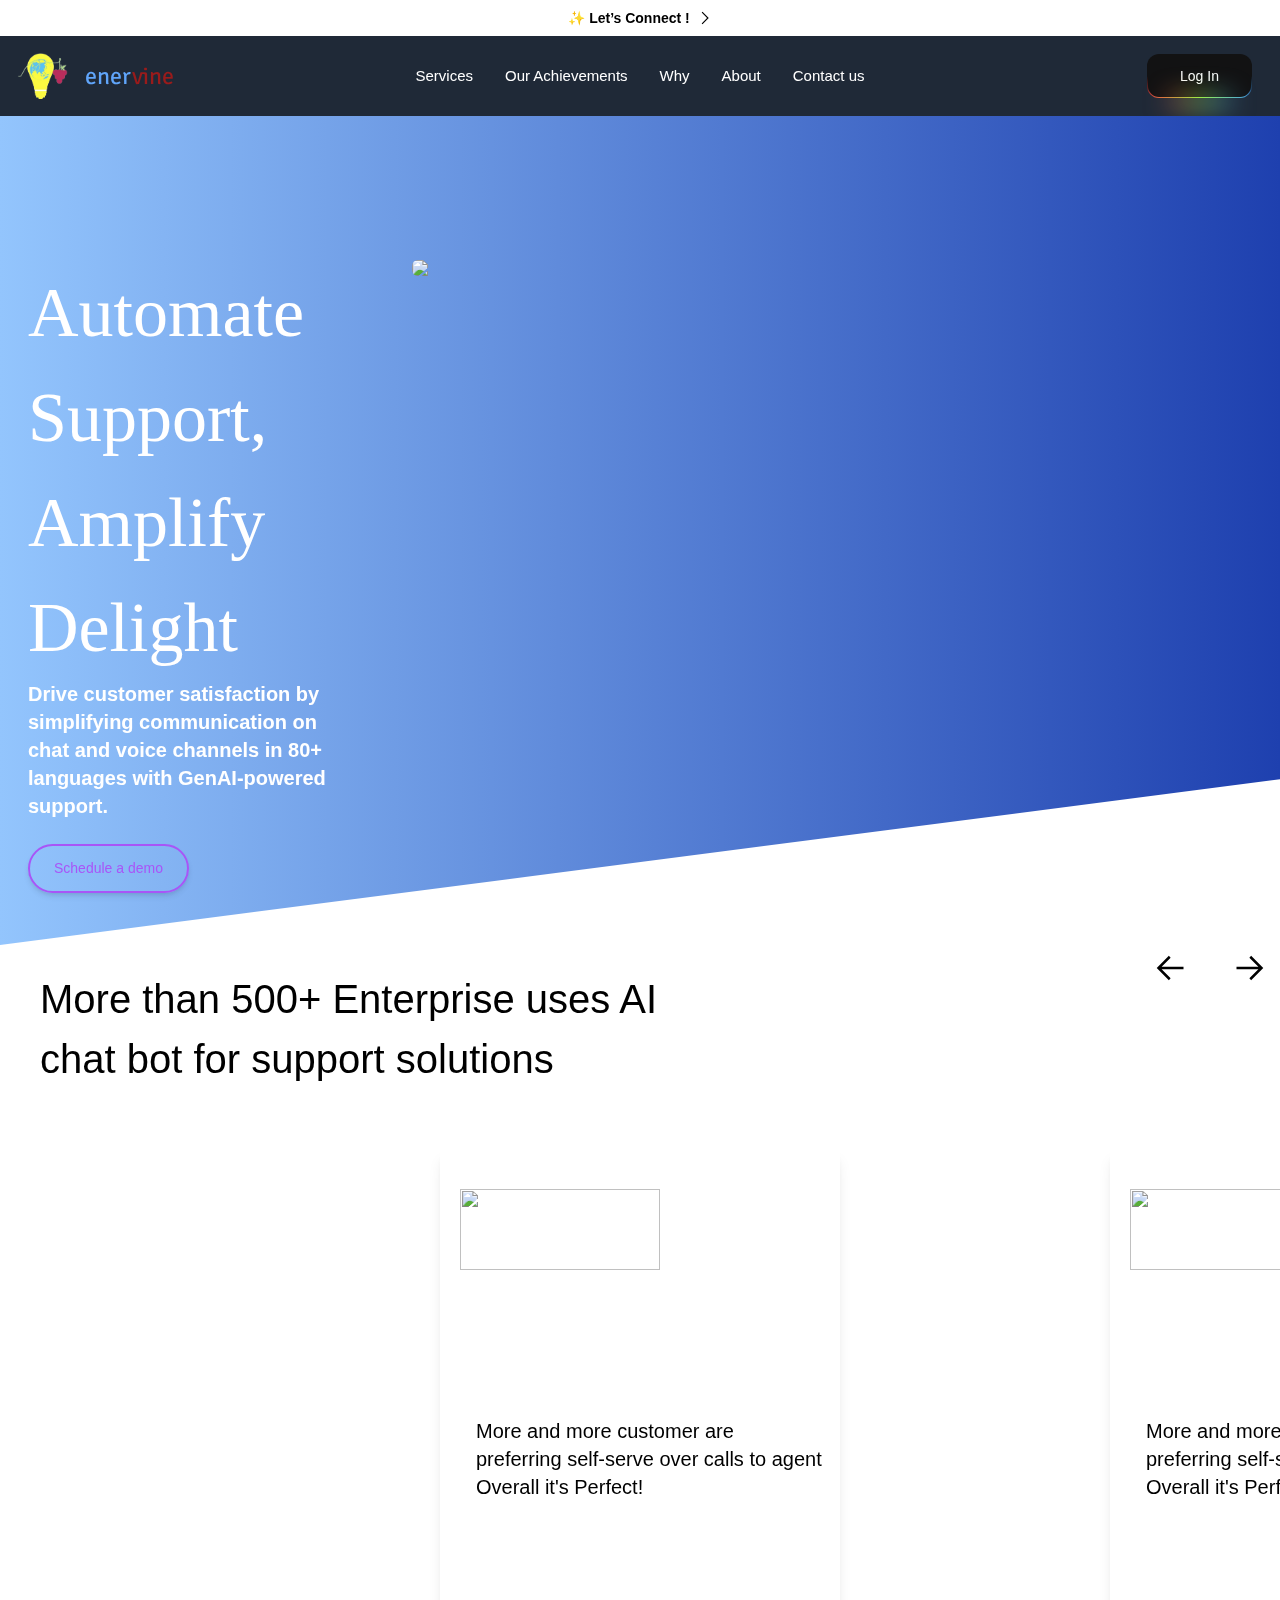
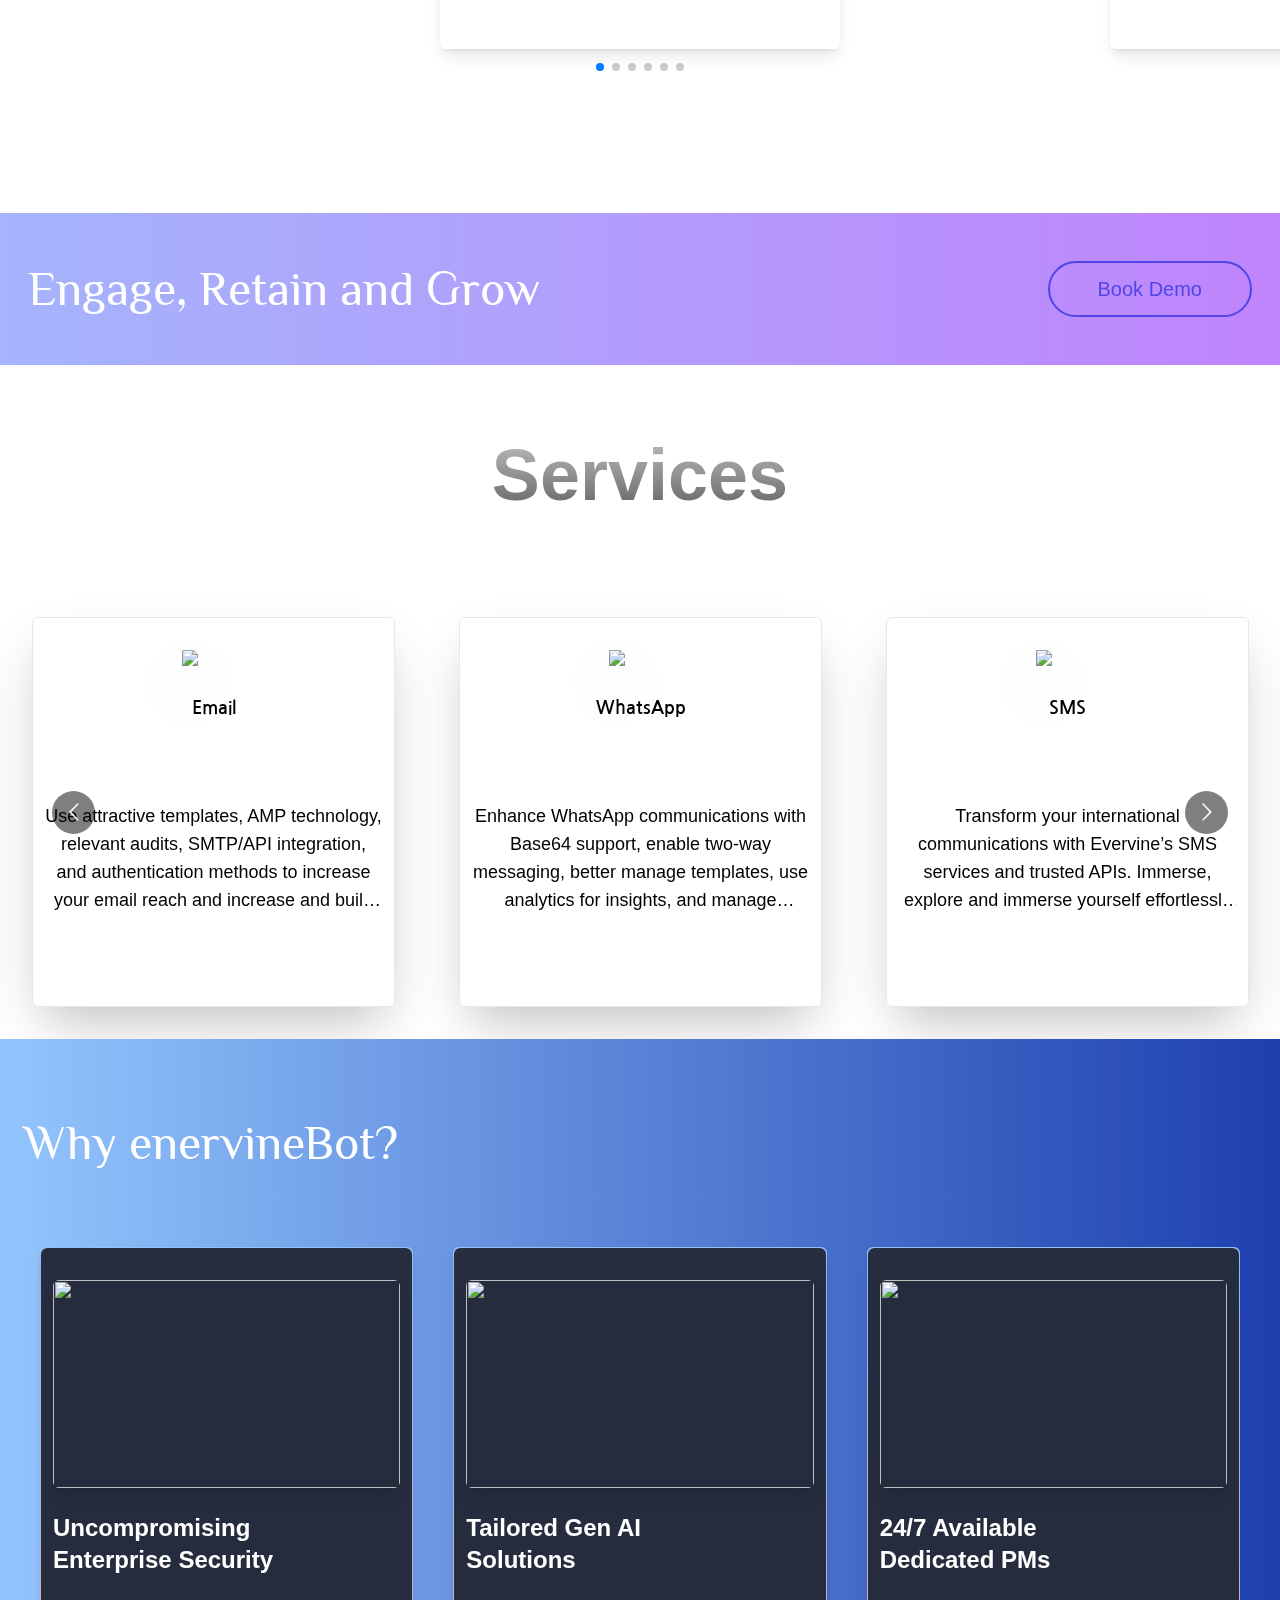
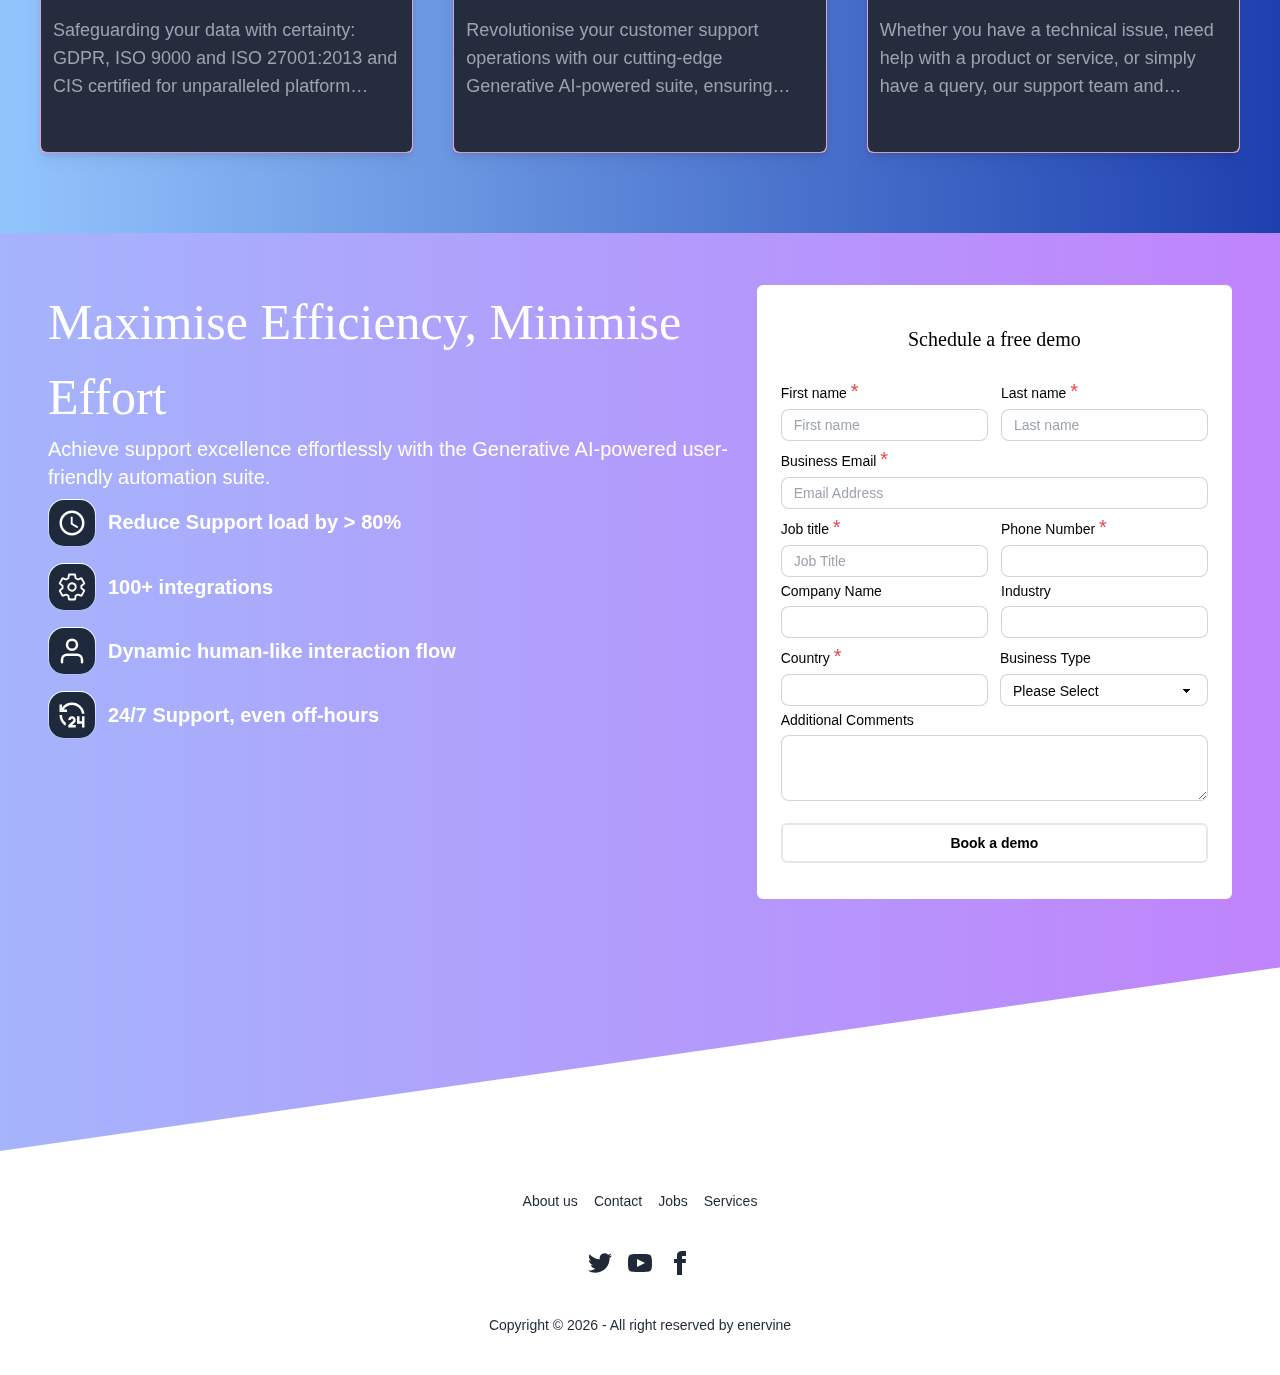
==== index.html @ 34ca34ad "new" ====
<!doctype html>
<html lang="en">
  <head>
    <meta charset="UTF-8" />
    <link rel="icon" type="image/svg+xml" href="/assets/download-C1MgJ9R1.png" />
    <meta name="viewport" content="width=device-width, initial-scale=1.0" />
    <title>enervine</title>
    <link rel="preconnect" href="https://fonts.googleapis.com">
<link rel="preconnect" href="https://fonts.gstatic.com" crossorigin>
<link href="https://fonts.googleapis.com/css2?family=Philosopher:ital,wght@0,400;0,700;1,400;1,700&display=swap" rel="stylesheet">
  <style>
    *{
      scrollbar-width: thin;
      scroll-behavior: smooth;
    }
  </style>
  <script type="module" crossorigin src="/assets/index-B0tS0fGF.js"></script>
  <link rel="stylesheet" crossorigin href="/assets/index-BWsIzAUt.css">
</head>
  <body >
    <div style="scroll-behavior: smooth; background-color: white; scrollbar-width: thin;" id="root"></div>
    
    <script type="text/javascript">
      var configuration = {
        widgetId: "346a7a733135323133363137",
        tokenAuth: "422143TucaQEUSYW664c3b5dP1",
        identifier: "<enter mobile number/email here> (optional)",
        exposeMethods: true,
        captchaRenderId: '', // id(must be unique) of html element where to render captcha, only works if there is exposedMethod is true,.
        success: (data) => {
            // get verified token in response
            console.log('success response', data);
        },
        failure: (error) => {
            // handle error
            console.log('failure reason', error);
        },
        "OTP": "<OTP>"
    };
    </script>
     <script type="text/javascript" onload="initSendOTP(configuration)" src="https://control.msg91.com/app/assets/otp-provider/otp-provider.js"></script>
     <link
    rel="stylesheet"
    href="https://cdnjs.cloudflare.com/ajax/libs/animate.css/4.1.1/animate.min.css"
  />
  </body>
</html>
---- assets/index-BWsIzAUt.css ----
@import"https://fonts.googleapis.com/css2?family=Philosopher:ital,wght@0,400;0,700;1,400;1,700&display=swap";@import"https://fonts.googleapis.com/css2?family=Nanum+Gothic&display=swap";@import"https://fonts.googleapis.com/css2?family=Nanum+Gothic&family=Signika+Negative:wght@300..700&display=swap";.clip-diagonal{clip-path:polygon(0 0,100% 0,100% 80%,0% 100%)}.white-border{border:1px solid transparent;background:padding-box linear-gradient(#1e293b,#1e293b),border-box linear-gradient(#fff,#ffffff1a)}input::-webkit-outer-spin-button,input::-webkit-inner-spin-button{-webkit-appearance:none;margin:0}input[type=number]{-moz-appearance:textfield}.swiper-container{width:100%}.swiper-wrapper{width:50%}.swiper-slide{text-align:center;width:auto}.slide-image{height:200px;width:200px;background-size:contain}.nav{text-align:center;margin:10px}table{border:1px solid black;font-family:Arial,Helvetica,sans-serif;border-collapse:collapse;width:100%;border-radius:10px;border-spacing:0;overflow:hidden}table td,table th{border:1px solid #ddd;padding:8px}table tr:nth-child(2n){background-color:#f2f2f2}table tr:hover{background-color:#ddd}table th{padding-top:12px;padding-bottom:12px;text-align:left;background-color:#2c2281;color:#fff}table-wrapper{border-radius:10px;overflow:hidden}@font-face{font-family:swiper-icons;src:url(data:application/font-woff;charset=utf-8;base64,\ [base64]//wADZ2x5ZgAAAywAAADMAAAD2MHtryVoZWFkAAABbAAAADAAAAA2E2+eoWhoZWEAAAGcAAAAHwAAACQC9gDzaG10eAAAAigAAAAZAAAArgJkABFsb2NhAAAC0AAAAFoAAABaFQAUGG1heHAAAAG8AAAAHwAAACAAcABAbmFtZQAAA/gAAAE5AAACXvFdBwlwb3N0AAAFNAAAAGIAAACE5s74hXjaY2BkYGAAYpf5Hu/j+W2+MnAzMYDAzaX6QjD6/4//Bxj5GA8AuRwMYGkAPywL13jaY2BkYGA88P8Agx4j+/8fQDYfA1AEBWgDAIB2BOoAeNpjYGRgYNBh4GdgYgABEMnIABJzYNADCQAACWgAsQB42mNgYfzCOIGBlYGB0YcxjYGBwR1Kf2WQZGhhYGBiYGVmgAFGBiQQkOaawtDAoMBQxXjg/wEGPcYDDA4wNUA2CCgwsAAAO4EL6gAAeNpj2M0gyAACqxgGNWBkZ2D4/wMA+xkDdgAAAHjaY2BgYGaAYBkGRgYQiAHyGMF8FgYHIM3DwMHABGQrMOgyWDLEM1T9/w8UBfEMgLzE////P/5//f/V/xv+r4eaAAeMbAxwIUYmIMHEgKYAYjUcsDAwsLKxc3BycfPw8jEQA/[base64]/uznmfPFBNODM2K7MTQ45YEAZqGP81AmGGcF3iPqOop0r1SPTaTbVkfUe4HXj97wYE+yNwWYxwWu4v1ugWHgo3S1XdZEVqWM7ET0cfnLGxWfkgR42o2PvWrDMBSFj/IHLaF0zKjRgdiVMwScNRAoWUoH78Y2icB/yIY09An6AH2Bdu/UB+yxopYshQiEvnvu0dURgDt8QeC8PDw7Fpji3fEA4z/PEJ6YOB5hKh4dj3EvXhxPqH/SKUY3rJ7srZ4FZnh1PMAtPhwP6fl2PMJMPDgeQ4rY8YT6Gzao0eAEA409DuggmTnFnOcSCiEiLMgxCiTI6Cq5DZUd3Qmp10vO0LaLTd2cjN4fOumlc7lUYbSQcZFkutRG7g6JKZKy0RmdLY680CDnEJ+UMkpFFe1RN7nxdVpXrC4aTtnaurOnYercZg2YVmLN/d/gczfEimrE/fs/bOuq29Zmn8tloORaXgZgGa78yO9/cnXm2BpaGvq25Dv9S4E9+5SIc9PqupJKhYFSSl47+Qcr1mYNAAAAeNptw0cKwkAAAMDZJA8Q7OUJvkLsPfZ6zFVERPy8qHh2YER+3i/BP83vIBLLySsoKimrqKqpa2hp6+jq6RsYGhmbmJqZSy0sraxtbO3sHRydnEMU4uR6yx7JJXveP7WrDycAAAAAAAH//wACeNpjYGRgYOABYhkgZgJCZgZNBkYGLQZtIJsFLMYAAAw3ALgAeNolizEKgDAQBCchRbC2sFER0YD6qVQiBCv/H9ezGI6Z5XBAw8CBK/m5iQQVauVbXLnOrMZv2oLdKFa8Pjuru2hJzGabmOSLzNMzvutpB3N42mNgZGBg4GKQYzBhYMxJLMlj4GBgAYow/P/PAJJhLM6sSoWKfWCAAwDAjgbRAAB42mNgYGBkAIIbCZo5IPrmUn0hGA0AO8EFTQAA);font-weight:400;font-style:normal}:root{--swiper-theme-color: #007aff}:host{position:relative;display:block;margin-left:auto;margin-right:auto;z-index:1}.swiper{margin-left:auto;margin-right:auto;position:relative;overflow:hidden;list-style:none;padding:0;z-index:1;display:block}.swiper-vertical>.swiper-wrapper{flex-direction:column}.swiper-wrapper{position:relative;width:100%;height:100%;z-index:1;display:flex;transition-property:transform;transition-timing-function:var(--swiper-wrapper-transition-timing-function, initial);box-sizing:content-box}.swiper-android .swiper-slide,.swiper-ios .swiper-slide,.swiper-wrapper{transform:translateZ(0)}.swiper-horizontal{touch-action:pan-y}.swiper-vertical{touch-action:pan-x}.swiper-slide{flex-shrink:0;width:100%;height:100%;position:relative;transition-property:transform;display:block}.swiper-slide-invisible-blank{visibility:hidden}.swiper-autoheight,.swiper-autoheight .swiper-slide{height:auto}.swiper-autoheight .swiper-wrapper{align-items:flex-start;transition-property:transform,height}.swiper-backface-hidden .swiper-slide{transform:translateZ(0);backface-visibility:hidden}.swiper-3d.swiper-css-mode .swiper-wrapper{perspective:1200px}.swiper-3d .swiper-wrapper{transform-style:preserve-3d}.swiper-3d{perspective:1200px}.swiper-3d .swiper-slide,.swiper-3d .swiper-cube-shadow{transform-style:preserve-3d}.swiper-css-mode>.swiper-wrapper{overflow:auto;scrollbar-width:none;-ms-overflow-style:none}.swiper-css-mode>.swiper-wrapper::-webkit-scrollbar{display:none}.swiper-css-mode>.swiper-wrapper>.swiper-slide{scroll-snap-align:start start}.swiper-css-mode.swiper-horizontal>.swiper-wrapper{scroll-snap-type:x mandatory}.swiper-css-mode.swiper-vertical>.swiper-wrapper{scroll-snap-type:y mandatory}.swiper-css-mode.swiper-free-mode>.swiper-wrapper{scroll-snap-type:none}.swiper-css-mode.swiper-free-mode>.swiper-wrapper>.swiper-slide{scroll-snap-align:none}.swiper-css-mode.swiper-centered>.swiper-wrapper:before{content:"";flex-shrink:0;order:9999}.swiper-css-mode.swiper-centered>.swiper-wrapper>.swiper-slide{scroll-snap-align:center center;scroll-snap-stop:always}.swiper-css-mode.swiper-centered.swiper-horizontal>.swiper-wrapper>.swiper-slide:first-child{margin-inline-start:var(--swiper-centered-offset-before)}.swiper-css-mode.swiper-centered.swiper-horizontal>.swiper-wrapper:before{height:100%;min-height:1px;width:var(--swiper-centered-offset-after)}.swiper-css-mode.swiper-centered.swiper-vertical>.swiper-wrapper>.swiper-slide:first-child{margin-block-start:var(--swiper-centered-offset-before)}.swiper-css-mode.swiper-centered.swiper-vertical>.swiper-wrapper:before{width:100%;min-width:1px;height:var(--swiper-centered-offset-after)}.swiper-3d .swiper-slide-shadow,.swiper-3d .swiper-slide-shadow-left,.swiper-3d .swiper-slide-shadow-right,.swiper-3d .swiper-slide-shadow-top,.swiper-3d .swiper-slide-shadow-bottom{position:absolute;left:0;top:0;width:100%;height:100%;pointer-events:none;z-index:10}.swiper-3d .swiper-slide-shadow{background:#00000026}.swiper-3d .swiper-slide-shadow-left{background-image:linear-gradient(to left,#00000080,#0000)}.swiper-3d .swiper-slide-shadow-right{background-image:linear-gradient(to right,#00000080,#0000)}.swiper-3d .swiper-slide-shadow-top{background-image:linear-gradient(to top,#00000080,#0000)}.swiper-3d .swiper-slide-shadow-bottom{background-image:linear-gradient(to bottom,#00000080,#0000)}.swiper-lazy-preloader{width:42px;height:42px;position:absolute;left:50%;top:50%;margin-left:-21px;margin-top:-21px;z-index:10;transform-origin:50%;box-sizing:border-box;border:4px solid var(--swiper-preloader-color, var(--swiper-theme-color));border-radius:50%;border-top-color:transparent}.swiper:not(.swiper-watch-progress) .swiper-lazy-preloader,.swiper-watch-progress .swiper-slide-visible .swiper-lazy-preloader{animation:swiper-preloader-spin 1s infinite linear}.swiper-lazy-preloader-white{--swiper-preloader-color: #fff}.swiper-lazy-preloader-black{--swiper-preloader-color: #000}@keyframes swiper-preloader-spin{0%{transform:rotate(0)}to{transform:rotate(360deg)}}:root{--swiper-navigation-size: 44px}.swiper-button-prev,.swiper-button-next{position:absolute;top:var(--swiper-navigation-top-offset, 50%);width:calc(var(--swiper-navigation-size) / 44 * 27);height:var(--swiper-navigation-size);margin-top:calc(0px - (var(--swiper-navigation-size) / 2));z-index:10;cursor:pointer;display:flex;align-items:center;justify-content:center;color:var(--swiper-navigation-color, var(--swiper-theme-color))}.swiper-button-prev.swiper-button-disabled,.swiper-button-next.swiper-button-disabled{opacity:.35;cursor:auto;pointer-events:none}.swiper-button-prev.swiper-button-hidden,.swiper-button-next.swiper-button-hidden{opacity:0;cursor:auto;pointer-events:none}.swiper-navigation-disabled .swiper-button-prev,.swiper-navigation-disabled .swiper-button-next{display:none!important}.swiper-button-prev svg,.swiper-button-next svg{width:100%;height:100%;-o-object-fit:contain;object-fit:contain;transform-origin:center}.swiper-rtl .swiper-button-prev svg,.swiper-rtl .swiper-button-next svg{transform:rotate(180deg)}.swiper-button-prev,.swiper-rtl .swiper-button-next{left:var(--swiper-navigation-sides-offset, 10px);right:auto}.swiper-button-lock{display:none}.swiper-button-prev:after,.swiper-button-next:after{font-family:swiper-icons;font-size:var(--swiper-navigation-size);text-transform:none!important;letter-spacing:0;font-variant:initial;line-height:1}.swiper-button-prev:after,.swiper-rtl .swiper-button-next:after{content:"prev"}.swiper-button-next,.swiper-rtl .swiper-button-prev{right:var(--swiper-navigation-sides-offset, 10px);left:auto}.swiper-button-next:after,.swiper-rtl .swiper-button-prev:after{content:"next"}.swiper-pagination{position:absolute;text-align:center;transition:.3s opacity;transform:translateZ(0);z-index:10}.swiper-pagination.swiper-pagination-hidden{opacity:0}.swiper-pagination-disabled>.swiper-pagination,.swiper-pagination.swiper-pagination-disabled{display:none!important}.swiper-pagination-fraction,.swiper-pagination-custom,.swiper-horizontal>.swiper-pagination-bullets,.swiper-pagination-bullets.swiper-pagination-horizontal{bottom:var(--swiper-pagination-bottom, 8px);top:var(--swiper-pagination-top, auto);left:0;width:100%}.swiper-pagination-bullets-dynamic{overflow:hidden;font-size:0}.swiper-pagination-bullets-dynamic .swiper-pagination-bullet{transform:scale(.33);position:relative}.swiper-pagination-bullets-dynamic .swiper-pagination-bullet-active,.swiper-pagination-bullets-dynamic .swiper-pagination-bullet-active-main{transform:scale(1)}.swiper-pagination-bullets-dynamic .swiper-pagination-bullet-active-prev{transform:scale(.66)}.swiper-pagination-bullets-dynamic .swiper-pagination-bullet-active-prev-prev{transform:scale(.33)}.swiper-pagination-bullets-dynamic .swiper-pagination-bullet-active-next{transform:scale(.66)}.swiper-pagination-bullets-dynamic .swiper-pagination-bullet-active-next-next{transform:scale(.33)}.swiper-pagination-bullet{width:var(--swiper-pagination-bullet-width, var(--swiper-pagination-bullet-size, 8px));height:var(--swiper-pagination-bullet-height, var(--swiper-pagination-bullet-size, 8px));display:inline-block;border-radius:var(--swiper-pagination-bullet-border-radius, 50%);background:var(--swiper-pagination-bullet-inactive-color, #000);opacity:var(--swiper-pagination-bullet-inactive-opacity, .2)}button.swiper-pagination-bullet{border:none;margin:0;padding:0;box-shadow:none;-webkit-appearance:none;-moz-appearance:none;appearance:none}.swiper-pagination-clickable .swiper-pagination-bullet{cursor:pointer}.swiper-pagination-bullet:only-child{display:none!important}.swiper-pagination-bullet-active{opacity:var(--swiper-pagination-bullet-opacity, 1);background:var(--swiper-pagination-color, var(--swiper-theme-color))}.swiper-vertical>.swiper-pagination-bullets,.swiper-pagination-vertical.swiper-pagination-bullets{right:var(--swiper-pagination-right, 8px);left:var(--swiper-pagination-left, auto);top:50%;transform:translate3d(0,-50%,0)}.swiper-vertical>.swiper-pagination-bullets .swiper-pagination-bullet,.swiper-pagination-vertical.swiper-pagination-bullets .swiper-pagination-bullet{margin:var(--swiper-pagination-bullet-vertical-gap, 6px) 0;display:block}.swiper-vertical>.swiper-pagination-bullets.swiper-pagination-bullets-dynamic,.swiper-pagination-vertical.swiper-pagination-bullets.swiper-pagination-bullets-dynamic{top:50%;transform:translateY(-50%);width:8px}.swiper-vertical>.swiper-pagination-bullets.swiper-pagination-bullets-dynamic .swiper-pagination-bullet,.swiper-pagination-vertical.swiper-pagination-bullets.swiper-pagination-bullets-dynamic .swiper-pagination-bullet{display:inline-block;transition:.2s transform,.2s top}.swiper-horizontal>.swiper-pagination-bullets .swiper-pagination-bullet,.swiper-pagination-horizontal.swiper-pagination-bullets .swiper-pagination-bullet{margin:0 var(--swiper-pagination-bullet-horizontal-gap, 4px)}.swiper-horizontal>.swiper-pagination-bullets.swiper-pagination-bullets-dynamic,.swiper-pagination-horizontal.swiper-pagination-bullets.swiper-pagination-bullets-dynamic{left:50%;transform:translate(-50%);white-space:nowrap}.swiper-horizontal>.swiper-pagination-bullets.swiper-pagination-bullets-dynamic .swiper-pagination-bullet,.swiper-pagination-horizontal.swiper-pagination-bullets.swiper-pagination-bullets-dynamic .swiper-pagination-bullet{transition:.2s transform,.2s left}.swiper-horizontal.swiper-rtl>.swiper-pagination-bullets-dynamic .swiper-pagination-bullet{transition:.2s transform,.2s right}.swiper-pagination-fraction{color:var(--swiper-pagination-fraction-color, inherit)}.swiper-pagination-progressbar{background:var(--swiper-pagination-progressbar-bg-color, rgba(0, 0, 0, .25));position:absolute}.swiper-pagination-progressbar .swiper-pagination-progressbar-fill{background:var(--swiper-pagination-color, var(--swiper-theme-color));position:absolute;left:0;top:0;width:100%;height:100%;transform:scale(0);transform-origin:left top}.swiper-rtl .swiper-pagination-progressbar .swiper-pagination-progressbar-fill{transform-origin:right top}.swiper-horizontal>.swiper-pagination-progressbar,.swiper-pagination-progressbar.swiper-pagination-horizontal,.swiper-vertical>.swiper-pagination-progressbar.swiper-pagination-progressbar-opposite,.swiper-pagination-progressbar.swiper-pagination-vertical.swiper-pagination-progressbar-opposite{width:100%;height:var(--swiper-pagination-progressbar-size, 4px);left:0;top:0}.swiper-vertical>.swiper-pagination-progressbar,.swiper-pagination-progressbar.swiper-pagination-vertical,.swiper-horizontal>.swiper-pagination-progressbar.swiper-pagination-progressbar-opposite,.swiper-pagination-progressbar.swiper-pagination-horizontal.swiper-pagination-progressbar-opposite{width:var(--swiper-pagination-progressbar-size, 4px);height:100%;left:0;top:0}.swiper-pagination-lock{display:none}#app{height:100%}html,body{position:relative;height:100%}body{background:#eee;font-family:Helvetica Neue,Helvetica,Arial,sans-serif;font-size:14px;color:#000;margin:0;padding:0}.swiper{width:100%;height:100%}.swiper-slide{text-align:center;font-size:18px;background:#fff;display:flex;justify-content:center;align-items:center}.swiper-slide img{display:block;width:100%;height:100%;-o-object-fit:cover;object-fit:cover}.swiper-slide{width:60%}.swiper-slide:nth-child(2n){width:40%}.swiper-slide:nth-child(3n){width:20%}@font-face{font-family:revicons;fallback:fallback;src:url(/assets/revicons-DbTteTvA.woff) format("woff"),url(/assets/revicons-CBqxZnew.ttf) format("ttf"),url(/assets/revicons-BNIKeAUC.eot) format("ttf")}.react-multi-carousel-list{display:flex;align-items:center;overflow:hidden;position:relative}.react-multi-carousel-track{list-style:none;padding:0;margin:0;display:flex;flex-direction:row;position:relative;transform-style:preserve-3d;backface-visibility:hidden;will-change:transform,transition}.react-multiple-carousel__arrow{position:absolute;outline:0;transition:all .5s;border-radius:35px;z-index:1000;border:0;background:#00000080;min-width:43px;min-height:43px;opacity:1;cursor:pointer}.react-multiple-carousel__arrow:hover{background:#000c}.react-multiple-carousel__arrow:before{font-size:20px;color:#fff;display:block;font-family:revicons;text-align:center;z-index:2;position:relative}.react-multiple-carousel__arrow:disabled{cursor:default;background:#00000080}.react-multiple-carousel__arrow--left{left:calc(4% + 1px)}.react-multiple-carousel__arrow--left:before{content:""}.react-multiple-carousel__arrow--right{right:calc(4% + 1px)}.react-multiple-carousel__arrow--right:before{content:""}.react-multi-carousel-dot-list{position:absolute;bottom:0;display:flex;left:0;right:0;justify-content:center;padding:0;margin:0;list-style:none;text-align:center}.react-multi-carousel-dot button{display:inline-block;width:12px;height:12px;border-radius:50%;opacity:1;box-shadow:none;transition:background .5s;border-width:2px;border-style:solid;border-color:gray;padding:0;margin:0 6px 0 0;outline:0;cursor:pointer}.react-multi-carousel-dot button:hover:active,.react-multi-carousel-dot--active button{background:#080808}.react-multi-carousel-item{transform-style:preserve-3d;backface-visibility:hidden}@media all and (-ms-high-contrast:none),(-ms-high-contrast:active){.react-multi-carousel-item{flex-shrink:0!important}.react-multi-carousel-track{overflow:visible!important}}[dir=rtl].react-multi-carousel-list{direction:rtl}.rtl.react-multiple-carousel__arrow--right{right:auto;left:calc(4% + 1px)}.rtl.react-multiple-carousel__arrow--right:before{content:""}.rtl.react-multiple-carousel__arrow--left{left:auto;right:calc(4% + 1px)}.rtl.react-multiple-carousel__arrow--left:before{content:""}*,:before,:after{--tw-border-spacing-x: 0;--tw-border-spacing-y: 0;--tw-translate-x: 0;--tw-translate-y: 0;--tw-rotate: 0;--tw-skew-x: 0;--tw-skew-y: 0;--tw-scale-x: 1;--tw-scale-y: 1;--tw-pan-x: ;--tw-pan-y: ;--tw-pinch-zoom: ;--tw-scroll-snap-strictness: proximity;--tw-gradient-from-position: ;--tw-gradient-via-position: ;--tw-gradient-to-position: ;--tw-ordinal: ;--tw-slashed-zero: ;--tw-numeric-figure: ;--tw-numeric-spacing: ;--tw-numeric-fraction: ;--tw-ring-inset: ;--tw-ring-offset-width: 0px;--tw-ring-offset-color: #fff;--tw-ring-color: rgb(59 130 246 / .5);--tw-ring-offset-shadow: 0 0 #0000;--tw-ring-shadow: 0 0 #0000;--tw-shadow: 0 0 #0000;--tw-shadow-colored: 0 0 #0000;--tw-blur: ;--tw-brightness: ;--tw-contrast: ;--tw-grayscale: ;--tw-hue-rotate: ;--tw-invert: ;--tw-saturate: ;--tw-sepia: ;--tw-drop-shadow: ;--tw-backdrop-blur: ;--tw-backdrop-brightness: ;--tw-backdrop-contrast: ;--tw-backdrop-grayscale: ;--tw-backdrop-hue-rotate: ;--tw-backdrop-invert: ;--tw-backdrop-opacity: ;--tw-backdrop-saturate: ;--tw-backdrop-sepia: ;--tw-contain-size: ;--tw-contain-layout: ;--tw-contain-paint: ;--tw-contain-style: }::backdrop{--tw-border-spacing-x: 0;--tw-border-spacing-y: 0;--tw-translate-x: 0;--tw-translate-y: 0;--tw-rotate: 0;--tw-skew-x: 0;--tw-skew-y: 0;--tw-scale-x: 1;--tw-scale-y: 1;--tw-pan-x: ;--tw-pan-y: ;--tw-pinch-zoom: ;--tw-scroll-snap-strictness: proximity;--tw-gradient-from-position: ;--tw-gradient-via-position: ;--tw-gradient-to-position: ;--tw-ordinal: ;--tw-slashed-zero: ;--tw-numeric-figure: ;--tw-numeric-spacing: ;--tw-numeric-fraction: ;--tw-ring-inset: ;--tw-ring-offset-width: 0px;--tw-ring-offset-color: #fff;--tw-ring-color: rgb(59 130 246 / .5);--tw-ring-offset-shadow: 0 0 #0000;--tw-ring-shadow: 0 0 #0000;--tw-shadow: 0 0 #0000;--tw-shadow-colored: 0 0 #0000;--tw-blur: ;--tw-brightness: ;--tw-contrast: ;--tw-grayscale: ;--tw-hue-rotate: ;--tw-invert: ;--tw-saturate: ;--tw-sepia: ;--tw-drop-shadow: ;--tw-backdrop-blur: ;--tw-backdrop-brightness: ;--tw-backdrop-contrast: ;--tw-backdrop-grayscale: ;--tw-backdrop-hue-rotate: ;--tw-backdrop-invert: ;--tw-backdrop-opacity: ;--tw-backdrop-saturate: ;--tw-backdrop-sepia: ;--tw-contain-size: ;--tw-contain-layout: ;--tw-contain-paint: ;--tw-contain-style: }*,:before,:after{box-sizing:border-box;border-width:0;border-style:solid;border-color:#e5e7eb}:before,:after{--tw-content: ""}html,:host{line-height:1.5;-webkit-text-size-adjust:100%;-moz-tab-size:4;-o-tab-size:4;tab-size:4;font-family:ui-sans-serif,system-ui,sans-serif,"Apple Color Emoji","Segoe UI Emoji",Segoe UI Symbol,"Noto Color Emoji";font-feature-settings:normal;font-variation-settings:normal;-webkit-tap-highlight-color:transparent}body{margin:0;line-height:inherit}hr{height:0;color:inherit;border-top-width:1px}abbr:where([title]){-webkit-text-decoration:underline dotted;text-decoration:underline dotted}h1,h2,h3,h4,h5,h6{font-size:inherit;font-weight:inherit}a{color:inherit;text-decoration:inherit}b,strong{font-weight:bolder}code,kbd,samp,pre{font-family:ui-monospace,SFMono-Regular,Menlo,Monaco,Consolas,Liberation Mono,Courier New,monospace;font-feature-settings:normal;font-variation-settings:normal;font-size:1em}small{font-size:80%}sub,sup{font-size:75%;line-height:0;position:relative;vertical-align:baseline}sub{bottom:-.25em}sup{top:-.5em}table{text-indent:0;border-color:inherit;border-collapse:collapse}button,input,optgroup,select,textarea{font-family:inherit;font-feature-settings:inherit;font-variation-settings:inherit;font-size:100%;font-weight:inherit;line-height:inherit;letter-spacing:inherit;color:inherit;margin:0;padding:0}button,select{text-transform:none}button,input:where([type=button]),input:where([type=reset]),input:where([type=submit]){-webkit-appearance:button;background-color:transparent;background-image:none}:-moz-focusring{outline:auto}:-moz-ui-invalid{box-shadow:none}progress{vertical-align:baseline}::-webkit-inner-spin-button,::-webkit-outer-spin-button{height:auto}[type=search]{-webkit-appearance:textfield;outline-offset:-2px}::-webkit-search-decoration{-webkit-appearance:none}::-webkit-file-upload-button{-webkit-appearance:button;font:inherit}summary{display:list-item}blockquote,dl,dd,h1,h2,h3,h4,h5,h6,hr,figure,p,pre{margin:0}fieldset{margin:0;padding:0}legend{padding:0}ol,ul,menu{list-style:none;margin:0;padding:0}dialog{padding:0}textarea{resize:vertical}input::-moz-placeholder,textarea::-moz-placeholder{opacity:1;color:#9ca3af}input::placeholder,textarea::placeholder{opacity:1;color:#9ca3af}button,[role=button]{cursor:pointer}:disabled{cursor:default}img,svg,video,canvas,audio,iframe,embed,object{display:block;vertical-align:middle}img,video{max-width:100%;height:auto}[hidden]{display:none}:root,[data-theme]{background-color:var(--fallback-b1,oklch(var(--b1)/1));color:var(--fallback-bc,oklch(var(--bc)/1))}@supports not (color: oklch(0% 0 0)){:root{color-scheme:light;--fallback-p: #491eff;--fallback-pc: #d4dbff;--fallback-s: #ff41c7;--fallback-sc: #fff9fc;--fallback-a: #00cfbd;--fallback-ac: #00100d;--fallback-n: #2b3440;--fallback-nc: #d7dde4;--fallback-b1: #ffffff;--fallback-b2: #e5e6e6;--fallback-b3: #e5e6e6;--fallback-bc: #1f2937;--fallback-in: #00b3f0;--fallback-inc: #000000;--fallback-su: #00ca92;--fallback-suc: #000000;--fallback-wa: #ffc22d;--fallback-wac: #000000;--fallback-er: #ff6f70;--fallback-erc: #000000}@media (prefers-color-scheme: dark){:root{color-scheme:dark;--fallback-p: #7582ff;--fallback-pc: #050617;--fallback-s: #ff71cf;--fallback-sc: #190211;--fallback-a: #00c7b5;--fallback-ac: #000e0c;--fallback-n: #2a323c;--fallback-nc: #a6adbb;--fallback-b1: #1d232a;--fallback-b2: #191e24;--fallback-b3: #15191e;--fallback-bc: #a6adbb;--fallback-in: #00b3f0;--fallback-inc: #000000;--fallback-su: #00ca92;--fallback-suc: #000000;--fallback-wa: #ffc22d;--fallback-wac: #000000;--fallback-er: #ff6f70;--fallback-erc: #000000}}}html{-webkit-tap-highlight-color:transparent}*{scrollbar-color:color-mix(in oklch,currentColor 35%,transparent) transparent}*:hover{scrollbar-color:color-mix(in oklch,currentColor 60%,transparent) transparent}:root{color-scheme:light;--in: 72.06% .191 231.6;--su: 64.8% .15 160;--wa: 84.71% .199 83.87;--er: 71.76% .221 22.18;--pc: 89.824% .06192 275.75;--ac: 15.352% .0368 183.61;--inc: 0% 0 0;--suc: 0% 0 0;--wac: 0% 0 0;--erc: 0% 0 0;--rounded-box: 1rem;--rounded-btn: .5rem;--rounded-badge: 1.9rem;--animation-btn: .25s;--animation-input: .2s;--btn-focus-scale: .95;--border-btn: 1px;--tab-border: 1px;--tab-radius: .5rem;--p: 49.12% .3096 275.75;--s: 69.71% .329 342.55;--sc: 98.71% .0106 342.55;--a: 76.76% .184 183.61;--n: 32.1785% .02476 255.701624;--nc: 89.4994% .011585 252.096176;--b1: 100% 0 0;--b2: 96.1151% 0 0;--b3: 92.4169% .00108 197.137559;--bc: 27.8078% .029596 256.847952}@media (prefers-color-scheme: dark){:root{color-scheme:dark;--in: 72.06% .191 231.6;--su: 64.8% .15 160;--wa: 84.71% .199 83.87;--er: 71.76% .221 22.18;--pc: 13.138% .0392 275.75;--sc: 14.96% .052 342.55;--ac: 14.902% .0334 183.61;--inc: 0% 0 0;--suc: 0% 0 0;--wac: 0% 0 0;--erc: 0% 0 0;--rounded-box: 1rem;--rounded-btn: .5rem;--rounded-badge: 1.9rem;--animation-btn: .25s;--animation-input: .2s;--btn-focus-scale: .95;--border-btn: 1px;--tab-border: 1px;--tab-radius: .5rem;--p: 65.69% .196 275.75;--s: 74.8% .26 342.55;--a: 74.51% .167 183.61;--n: 31.3815% .021108 254.139175;--nc: 74.6477% .0216 264.435964;--b1: 25.3267% .015896 252.417568;--b2: 23.2607% .013807 253.100675;--b3: 21.1484% .01165 254.087939;--bc: 74.6477% .0216 264.435964}}[data-theme=light]{color-scheme:light;--in: 72.06% .191 231.6;--su: 64.8% .15 160;--wa: 84.71% .199 83.87;--er: 71.76% .221 22.18;--pc: 89.824% .06192 275.75;--ac: 15.352% .0368 183.61;--inc: 0% 0 0;--suc: 0% 0 0;--wac: 0% 0 0;--erc: 0% 0 0;--rounded-box: 1rem;--rounded-btn: .5rem;--rounded-badge: 1.9rem;--animation-btn: .25s;--animation-input: .2s;--btn-focus-scale: .95;--border-btn: 1px;--tab-border: 1px;--tab-radius: .5rem;--p: 49.12% .3096 275.75;--s: 69.71% .329 342.55;--sc: 98.71% .0106 342.55;--a: 76.76% .184 183.61;--n: 32.1785% .02476 255.701624;--nc: 89.4994% .011585 252.096176;--b1: 100% 0 0;--b2: 96.1151% 0 0;--b3: 92.4169% .00108 197.137559;--bc: 27.8078% .029596 256.847952}[data-theme=dark]{color-scheme:dark;--in: 72.06% .191 231.6;--su: 64.8% .15 160;--wa: 84.71% .199 83.87;--er: 71.76% .221 22.18;--pc: 13.138% .0392 275.75;--sc: 14.96% .052 342.55;--ac: 14.902% .0334 183.61;--inc: 0% 0 0;--suc: 0% 0 0;--wac: 0% 0 0;--erc: 0% 0 0;--rounded-box: 1rem;--rounded-btn: .5rem;--rounded-badge: 1.9rem;--animation-btn: .25s;--animation-input: .2s;--btn-focus-scale: .95;--border-btn: 1px;--tab-border: 1px;--tab-radius: .5rem;--p: 65.69% .196 275.75;--s: 74.8% .26 342.55;--a: 74.51% .167 183.61;--n: 31.3815% .021108 254.139175;--nc: 74.6477% .0216 264.435964;--b1: 25.3267% .015896 252.417568;--b2: 23.2607% .013807 253.100675;--b3: 21.1484% .01165 254.087939;--bc: 74.6477% .0216 264.435964}:root{--radius: .5rem ;--color-1: 0 100% 63%;--color-2: 270 100% 63%;--color-3: 210 100% 63%;--color-4: 195 100% 63%;--color-5: 90 100% 63%;--sidebar-background: 0 0% 98%;--sidebar-foreground: 240 5.3% 26.1%;--sidebar-primary: 240 5.9% 10%;--sidebar-primary-foreground: 0 0% 98%;--sidebar-accent: 240 4.8% 95.9%;--sidebar-accent-foreground: 240 5.9% 10%;--sidebar-border: 220 13% 91%;--sidebar-ring: 217.2 91.2% 59.8%}.dark{--color-1: 0 100% 63%;--color-2: 270 100% 63%;--color-3: 210 100% 63%;--color-4: 195 100% 63%;--color-5: 90 100% 63% ;--sidebar-background: 240 5.9% 10%;--sidebar-foreground: 240 4.8% 95.9%;--sidebar-primary: 224.3 76.3% 48%;--sidebar-primary-foreground: 0 0% 100%;--sidebar-accent: 240 3.7% 15.9%;--sidebar-accent-foreground: 240 4.8% 95.9%;--sidebar-border: 240 3.7% 15.9%;--sidebar-ring: 217.2 91.2% 59.8%}.avatar.placeholder>div{display:flex;align-items:center;justify-content:center}@media (hover:hover){.link-hover:hover{text-decoration-line:underline}.label a:hover{--tw-text-opacity: 1;color:var(--fallback-bc,oklch(var(--bc)/var(--tw-text-opacity)))}.menu li>*:not(ul,.menu-title,details,.btn):active,.menu li>*:not(ul,.menu-title,details,.btn).active,.menu li>details>summary:active{--tw-bg-opacity: 1;background-color:var(--fallback-n,oklch(var(--n)/var(--tw-bg-opacity)));--tw-text-opacity: 1;color:var(--fallback-nc,oklch(var(--nc)/var(--tw-text-opacity)))}.table tr.hover:hover,.table tr.hover:nth-child(2n):hover{--tw-bg-opacity: 1;background-color:var(--fallback-b2,oklch(var(--b2)/var(--tw-bg-opacity)))}}.btn{display:inline-flex;height:3rem;min-height:3rem;flex-shrink:0;cursor:pointer;-webkit-user-select:none;-moz-user-select:none;user-select:none;flex-wrap:wrap;align-items:center;justify-content:center;border-radius:var(--rounded-btn, .5rem);border-color:transparent;border-color:oklch(var(--btn-color, var(--b2)) / var(--tw-border-opacity));padding-left:1rem;padding-right:1rem;text-align:center;font-size:.875rem;line-height:1em;gap:.5rem;font-weight:600;text-decoration-line:none;transition-duration:.2s;transition-timing-function:cubic-bezier(0,0,.2,1);border-width:var(--border-btn, 1px);transition-property:color,background-color,border-color,opacity,box-shadow,transform;--tw-text-opacity: 1;color:var(--fallback-bc,oklch(var(--bc)/var(--tw-text-opacity)));--tw-shadow: 0 1px 2px 0 rgb(0 0 0 / .05);--tw-shadow-colored: 0 1px 2px 0 var(--tw-shadow-color);box-shadow:var(--tw-ring-offset-shadow, 0 0 #0000),var(--tw-ring-shadow, 0 0 #0000),var(--tw-shadow);outline-color:var(--fallback-bc,oklch(var(--bc)/1));background-color:oklch(var(--btn-color, var(--b2)) / var(--tw-bg-opacity));--tw-bg-opacity: 1;--tw-border-opacity: 1}.btn-disabled,.btn[disabled],.btn:disabled{pointer-events:none}.btn-circle{height:3rem;width:3rem;border-radius:9999px;padding:0}:where(.btn:is(input[type=checkbox])),:where(.btn:is(input[type=radio])){width:auto;-webkit-appearance:none;-moz-appearance:none;appearance:none}.btn:is(input[type=checkbox]):after,.btn:is(input[type=radio]):after{--tw-content: attr(aria-label);content:var(--tw-content)}.chat{display:grid;grid-template-columns:repeat(2,minmax(0,1fr));-moz-column-gap:.75rem;column-gap:.75rem;padding-top:.25rem;padding-bottom:.25rem}.dropdown{position:relative;display:inline-block}.dropdown>*:not(summary):focus{outline:2px solid transparent;outline-offset:2px}.dropdown .dropdown-content{position:absolute}.dropdown:is(:not(details)) .dropdown-content{visibility:hidden;opacity:0;transform-origin:top;--tw-scale-x: .95;--tw-scale-y: .95;transform:translate(var(--tw-translate-x),var(--tw-translate-y)) rotate(var(--tw-rotate)) skew(var(--tw-skew-x)) skewY(var(--tw-skew-y)) scaleX(var(--tw-scale-x)) scaleY(var(--tw-scale-y));transition-property:color,background-color,border-color,text-decoration-color,fill,stroke,opacity,box-shadow,transform,filter,-webkit-backdrop-filter;transition-property:color,background-color,border-color,text-decoration-color,fill,stroke,opacity,box-shadow,transform,filter,backdrop-filter;transition-property:color,background-color,border-color,text-decoration-color,fill,stroke,opacity,box-shadow,transform,filter,backdrop-filter,-webkit-backdrop-filter;transition-timing-function:cubic-bezier(.4,0,.2,1);transition-timing-function:cubic-bezier(0,0,.2,1);transition-duration:.2s}.dropdown-end .dropdown-content{inset-inline-end:0px}.dropdown-left .dropdown-content{bottom:auto;inset-inline-end:100%;top:0;transform-origin:right}.dropdown-right .dropdown-content{bottom:auto;inset-inline-start:100%;top:0;transform-origin:left}.dropdown-bottom .dropdown-content{bottom:auto;top:100%;transform-origin:top}.dropdown-top .dropdown-content{bottom:100%;top:auto;transform-origin:bottom}.dropdown-end.dropdown-right .dropdown-content,.dropdown-end.dropdown-left .dropdown-content{bottom:0;top:auto}.dropdown.dropdown-open .dropdown-content,.dropdown:not(.dropdown-hover):focus .dropdown-content,.dropdown:focus-within .dropdown-content{visibility:visible;opacity:1}@media (hover: hover){.dropdown.dropdown-hover:hover .dropdown-content{visibility:visible;opacity:1}.btm-nav>*.disabled:hover,.btm-nav>*[disabled]:hover{pointer-events:none;--tw-border-opacity: 0;background-color:var(--fallback-n,oklch(var(--n)/var(--tw-bg-opacity)));--tw-bg-opacity: .1;color:var(--fallback-bc,oklch(var(--bc)/var(--tw-text-opacity)));--tw-text-opacity: .2}.btn:hover{--tw-border-opacity: 1;border-color:var(--fallback-b3,oklch(var(--b3)/var(--tw-border-opacity)));--tw-bg-opacity: 1;background-color:var(--fallback-b3,oklch(var(--b3)/var(--tw-bg-opacity)))}@supports (color: color-mix(in oklab,black,black)){.btn:hover{background-color:color-mix(in oklab,oklch(var(--btn-color, var(--b2)) / var(--tw-bg-opacity, 1)) 90%,black);border-color:color-mix(in oklab,oklch(var(--btn-color, var(--b2)) / var(--tw-border-opacity, 1)) 90%,black)}}@supports not (color: oklch(0% 0 0)){.btn:hover{background-color:var(--btn-color, var(--fallback-b2));border-color:var(--btn-color, var(--fallback-b2))}}.btn.glass:hover{--glass-opacity: 25%;--glass-border-opacity: 15%}.btn-ghost:hover{border-color:transparent}@supports (color: oklch(0% 0 0)){.btn-ghost:hover{background-color:var(--fallback-bc,oklch(var(--bc)/.2))}}.btn-outline:hover{--tw-border-opacity: 1;border-color:var(--fallback-bc,oklch(var(--bc)/var(--tw-border-opacity)));--tw-bg-opacity: 1;background-color:var(--fallback-bc,oklch(var(--bc)/var(--tw-bg-opacity)));--tw-text-opacity: 1;color:var(--fallback-b1,oklch(var(--b1)/var(--tw-text-opacity)))}.btn-outline.btn-primary:hover{--tw-text-opacity: 1;color:var(--fallback-pc,oklch(var(--pc)/var(--tw-text-opacity)))}@supports (color: color-mix(in oklab,black,black)){.btn-outline.btn-primary:hover{background-color:color-mix(in oklab,var(--fallback-p,oklch(var(--p)/1)) 90%,black);border-color:color-mix(in oklab,var(--fallback-p,oklch(var(--p)/1)) 90%,black)}}.btn-outline.btn-secondary:hover{--tw-text-opacity: 1;color:var(--fallback-sc,oklch(var(--sc)/var(--tw-text-opacity)))}@supports (color: color-mix(in oklab,black,black)){.btn-outline.btn-secondary:hover{background-color:color-mix(in oklab,var(--fallback-s,oklch(var(--s)/1)) 90%,black);border-color:color-mix(in oklab,var(--fallback-s,oklch(var(--s)/1)) 90%,black)}}.btn-outline.btn-accent:hover{--tw-text-opacity: 1;color:var(--fallback-ac,oklch(var(--ac)/var(--tw-text-opacity)))}@supports (color: color-mix(in oklab,black,black)){.btn-outline.btn-accent:hover{background-color:color-mix(in oklab,var(--fallback-a,oklch(var(--a)/1)) 90%,black);border-color:color-mix(in oklab,var(--fallback-a,oklch(var(--a)/1)) 90%,black)}}.btn-outline.btn-success:hover{--tw-text-opacity: 1;color:var(--fallback-suc,oklch(var(--suc)/var(--tw-text-opacity)))}@supports (color: color-mix(in oklab,black,black)){.btn-outline.btn-success:hover{background-color:color-mix(in oklab,var(--fallback-su,oklch(var(--su)/1)) 90%,black);border-color:color-mix(in oklab,var(--fallback-su,oklch(var(--su)/1)) 90%,black)}}.btn-outline.btn-info:hover{--tw-text-opacity: 1;color:var(--fallback-inc,oklch(var(--inc)/var(--tw-text-opacity)))}@supports (color: color-mix(in oklab,black,black)){.btn-outline.btn-info:hover{background-color:color-mix(in oklab,var(--fallback-in,oklch(var(--in)/1)) 90%,black);border-color:color-mix(in oklab,var(--fallback-in,oklch(var(--in)/1)) 90%,black)}}.btn-outline.btn-warning:hover{--tw-text-opacity: 1;color:var(--fallback-wac,oklch(var(--wac)/var(--tw-text-opacity)))}@supports (color: color-mix(in oklab,black,black)){.btn-outline.btn-warning:hover{background-color:color-mix(in oklab,var(--fallback-wa,oklch(var(--wa)/1)) 90%,black);border-color:color-mix(in oklab,var(--fallback-wa,oklch(var(--wa)/1)) 90%,black)}}.btn-outline.btn-error:hover{--tw-text-opacity: 1;color:var(--fallback-erc,oklch(var(--erc)/var(--tw-text-opacity)))}@supports (color: color-mix(in oklab,black,black)){.btn-outline.btn-error:hover{background-color:color-mix(in oklab,var(--fallback-er,oklch(var(--er)/1)) 90%,black);border-color:color-mix(in oklab,var(--fallback-er,oklch(var(--er)/1)) 90%,black)}}.btn-disabled:hover,.btn[disabled]:hover,.btn:disabled:hover{--tw-border-opacity: 0;background-color:var(--fallback-n,oklch(var(--n)/var(--tw-bg-opacity)));--tw-bg-opacity: .2;color:var(--fallback-bc,oklch(var(--bc)/var(--tw-text-opacity)));--tw-text-opacity: .2}@supports (color: color-mix(in oklab,black,black)){.btn:is(input[type=checkbox]:checked):hover,.btn:is(input[type=radio]:checked):hover{background-color:color-mix(in oklab,var(--fallback-p,oklch(var(--p)/1)) 90%,black);border-color:color-mix(in oklab,var(--fallback-p,oklch(var(--p)/1)) 90%,black)}}.dropdown.dropdown-hover:hover .dropdown-content{--tw-scale-x: 1;--tw-scale-y: 1;transform:translate(var(--tw-translate-x),var(--tw-translate-y)) rotate(var(--tw-rotate)) skew(var(--tw-skew-x)) skewY(var(--tw-skew-y)) scaleX(var(--tw-scale-x)) scaleY(var(--tw-scale-y))}:where(.menu li:not(.menu-title,.disabled)>*:not(ul,details,.menu-title)):not(.active,.btn):hover,:where(.menu li:not(.menu-title,.disabled)>details>summary:not(.menu-title)):not(.active,.btn):hover{cursor:pointer;outline:2px solid transparent;outline-offset:2px}@supports (color: oklch(0% 0 0)){:where(.menu li:not(.menu-title,.disabled)>*:not(ul,details,.menu-title)):not(.active,.btn):hover,:where(.menu li:not(.menu-title,.disabled)>details>summary:not(.menu-title)):not(.active,.btn):hover{background-color:var(--fallback-bc,oklch(var(--bc)/.1))}}}.dropdown:is(details) summary::-webkit-details-marker{display:none}.footer{display:grid;width:100%;grid-auto-flow:row;place-items:start;-moz-column-gap:1rem;column-gap:1rem;row-gap:2.5rem;font-size:.875rem;line-height:1.25rem}.footer>*{display:grid;place-items:start;gap:.5rem}.footer-center{place-items:center;text-align:center}.footer-center>*{place-items:center}@media (min-width: 48rem){.footer{grid-auto-flow:column}.footer-center{grid-auto-flow:row dense}}.form-control{display:flex;flex-direction:column}.label{display:flex;-webkit-user-select:none;-moz-user-select:none;user-select:none;align-items:center;justify-content:space-between;padding:.5rem .25rem}.input{flex-shrink:1;-webkit-appearance:none;-moz-appearance:none;appearance:none;height:3rem;padding-left:1rem;padding-right:1rem;font-size:1rem;line-height:2;line-height:1.5rem;border-radius:var(--rounded-btn, .5rem);border-width:1px;border-color:transparent;--tw-bg-opacity: 1;background-color:var(--fallback-b1,oklch(var(--b1)/var(--tw-bg-opacity)))}.input[type=number]::-webkit-inner-spin-button,.input-md[type=number]::-webkit-inner-spin-button{margin-top:-1rem;margin-bottom:-1rem;margin-inline-end:-1rem}.input-sm[type=number]::-webkit-inner-spin-button{margin-top:0;margin-bottom:0;margin-inline-end:-0px}.join{display:inline-flex;align-items:stretch;border-radius:var(--rounded-btn, .5rem)}.join :where(.join-item){border-start-end-radius:0;border-end-end-radius:0;border-end-start-radius:0;border-start-start-radius:0}.join .join-item:not(:first-child):not(:last-child),.join *:not(:first-child):not(:last-child) .join-item{border-start-end-radius:0;border-end-end-radius:0;border-end-start-radius:0;border-start-start-radius:0}.join .join-item:first-child:not(:last-child),.join *:first-child:not(:last-child) .join-item{border-start-end-radius:0;border-end-end-radius:0}.join .dropdown .join-item:first-child:not(:last-child),.join *:first-child:not(:last-child) .dropdown .join-item{border-start-end-radius:inherit;border-end-end-radius:inherit}.join :where(.join-item:first-child:not(:last-child)),.join :where(*:first-child:not(:last-child) .join-item){border-end-start-radius:inherit;border-start-start-radius:inherit}.join .join-item:last-child:not(:first-child),.join *:last-child:not(:first-child) .join-item{border-end-start-radius:0;border-start-start-radius:0}.join :where(.join-item:last-child:not(:first-child)),.join :where(*:last-child:not(:first-child) .join-item){border-start-end-radius:inherit;border-end-end-radius:inherit}@supports not selector(:has(*)){:where(.join *){border-radius:inherit}}@supports selector(:has(*)){:where(.join *:has(.join-item)){border-radius:inherit}}.link{cursor:pointer;text-decoration-line:underline}.link-hover{text-decoration-line:none}.mask{-webkit-mask-size:contain;mask-size:contain;-webkit-mask-repeat:no-repeat;mask-repeat:no-repeat;-webkit-mask-position:center;mask-position:center}.menu{display:flex;flex-direction:column;flex-wrap:wrap;font-size:.875rem;line-height:1.25rem;padding:.5rem}.menu :where(li ul){position:relative;white-space:nowrap;margin-inline-start:1rem;padding-inline-start:.5rem}.menu :where(li:not(.menu-title)>*:not(ul,details,.menu-title,.btn)),.menu :where(li:not(.menu-title)>details>summary:not(.menu-title)){display:grid;grid-auto-flow:column;align-content:flex-start;align-items:center;gap:.5rem;grid-auto-columns:minmax(auto,max-content) auto max-content;-webkit-user-select:none;-moz-user-select:none;user-select:none}.menu li.disabled{cursor:not-allowed;-webkit-user-select:none;-moz-user-select:none;user-select:none;color:var(--fallback-bc,oklch(var(--bc)/.3))}.menu :where(li>.menu-dropdown:not(.menu-dropdown-show)){display:none}:where(.menu li){position:relative;display:flex;flex-shrink:0;flex-direction:column;flex-wrap:wrap;align-items:stretch}:where(.menu li) .badge{justify-self:end}.modal{pointer-events:none;position:fixed;top:0;right:0;bottom:0;left:0;margin:0;display:grid;height:100%;max-height:none;width:100%;max-width:none;justify-items:center;padding:0;opacity:0;overscroll-behavior:contain;z-index:999;background-color:transparent;color:inherit;transition-duration:.2s;transition-timing-function:cubic-bezier(0,0,.2,1);transition-property:transform,opacity,visibility;overflow-y:hidden}:where(.modal){align-items:center}.modal-box{max-height:calc(100vh - 5em);grid-column-start:1;grid-row-start:1;width:91.666667%;max-width:32rem;--tw-scale-x: .9;--tw-scale-y: .9;transform:translate(var(--tw-translate-x),var(--tw-translate-y)) rotate(var(--tw-rotate)) skew(var(--tw-skew-x)) skewY(var(--tw-skew-y)) scaleX(var(--tw-scale-x)) scaleY(var(--tw-scale-y));border-bottom-right-radius:var(--rounded-box, 1rem);border-bottom-left-radius:var(--rounded-box, 1rem);border-top-left-radius:var(--rounded-box, 1rem);border-top-right-radius:var(--rounded-box, 1rem);--tw-bg-opacity: 1;background-color:var(--fallback-b1,oklch(var(--b1)/var(--tw-bg-opacity)));padding:1.5rem;transition-property:color,background-color,border-color,text-decoration-color,fill,stroke,opacity,box-shadow,transform,filter,-webkit-backdrop-filter;transition-property:color,background-color,border-color,text-decoration-color,fill,stroke,opacity,box-shadow,transform,filter,backdrop-filter;transition-property:color,background-color,border-color,text-decoration-color,fill,stroke,opacity,box-shadow,transform,filter,backdrop-filter,-webkit-backdrop-filter;transition-timing-function:cubic-bezier(.4,0,.2,1);transition-timing-function:cubic-bezier(0,0,.2,1);transition-duration:.2s;box-shadow:#00000040 0 25px 50px -12px;overflow-y:auto;overscroll-behavior:contain}.modal-open,.modal:target,.modal-toggle:checked+.modal,.modal[open]{pointer-events:auto;visibility:visible;opacity:1}.modal-action{display:flex;margin-top:1.5rem;justify-content:flex-end}:root:has(:is(.modal-open,.modal:target,.modal-toggle:checked+.modal,.modal[open])){overflow:hidden;scrollbar-gutter:stable}.navbar{display:flex;align-items:center;padding:var(--navbar-padding, .5rem);min-height:4rem;width:100%}:where(.navbar>*:not(script,style)){display:inline-flex;align-items:center}.navbar-start{width:50%;justify-content:flex-start}.navbar-center{flex-shrink:0}.navbar-end{width:50%;justify-content:flex-end}.radio{flex-shrink:0;--chkbg: var(--bc);height:1.5rem;width:1.5rem;cursor:pointer;-webkit-appearance:none;-moz-appearance:none;appearance:none;border-radius:9999px;border-width:1px;border-color:var(--fallback-bc,oklch(var(--bc)/var(--tw-border-opacity)));--tw-border-opacity: .2}.select{display:inline-flex;cursor:pointer;-webkit-user-select:none;-moz-user-select:none;user-select:none;-webkit-appearance:none;-moz-appearance:none;appearance:none;height:3rem;min-height:3rem;padding-inline-start:1rem;padding-inline-end:2.5rem;font-size:.875rem;line-height:1.25rem;line-height:2;border-radius:var(--rounded-btn, .5rem);border-width:1px;border-color:transparent;--tw-bg-opacity: 1;background-color:var(--fallback-b1,oklch(var(--b1)/var(--tw-bg-opacity)));background-image:linear-gradient(45deg,transparent 50%,currentColor 50%),linear-gradient(135deg,currentColor 50%,transparent 50%);background-position:calc(100% - 20px) calc(1px + 50%),calc(100% - 16.1px) calc(1px + 50%);background-size:4px 4px,4px 4px;background-repeat:no-repeat}.select[multiple]{height:auto}.swap{position:relative;display:inline-grid;-webkit-user-select:none;-moz-user-select:none;user-select:none;place-content:center;cursor:pointer}.swap>*{grid-column-start:1;grid-row-start:1;transition-duration:.3s;transition-timing-function:cubic-bezier(0,0,.2,1);transition-property:transform,opacity}.swap input{-webkit-appearance:none;-moz-appearance:none;appearance:none}.swap .swap-on,.swap .swap-indeterminate,.swap input:indeterminate~.swap-on{opacity:0}.swap input:checked~.swap-off,.swap-active .swap-off,.swap input:indeterminate~.swap-off{opacity:0}.swap input:checked~.swap-on,.swap-active .swap-on,.swap input:indeterminate~.swap-indeterminate{opacity:1}.table{position:relative;width:100%;border-radius:var(--rounded-box, 1rem);text-align:left;font-size:.875rem;line-height:1.25rem}.table :where(.table-pin-rows thead tr){position:sticky;top:0;z-index:1;--tw-bg-opacity: 1;background-color:var(--fallback-b1,oklch(var(--b1)/var(--tw-bg-opacity)))}.table :where(.table-pin-rows tfoot tr){position:sticky;bottom:0;z-index:1;--tw-bg-opacity: 1;background-color:var(--fallback-b1,oklch(var(--b1)/var(--tw-bg-opacity)))}.table :where(.table-pin-cols tr th){position:sticky;left:0;right:0;--tw-bg-opacity: 1;background-color:var(--fallback-b1,oklch(var(--b1)/var(--tw-bg-opacity)))}.textarea{min-height:3rem;flex-shrink:1;padding:.5rem 1rem;font-size:.875rem;line-height:1.25rem;line-height:2;border-radius:var(--rounded-btn, .5rem);border-width:1px;border-color:transparent;--tw-bg-opacity: 1;background-color:var(--fallback-b1,oklch(var(--b1)/var(--tw-bg-opacity)))}.toast{position:fixed;display:flex;min-width:-moz-fit-content;min-width:fit-content;flex-direction:column;white-space:nowrap;gap:.5rem;padding:1rem}.toggle{flex-shrink:0;--tglbg: var(--fallback-b1,oklch(var(--b1)/1));--handleoffset: 1.5rem;--handleoffsetcalculator: calc(var(--handleoffset) * -1);--togglehandleborder: 0 0;height:1.5rem;width:3rem;cursor:pointer;-webkit-appearance:none;-moz-appearance:none;appearance:none;border-radius:var(--rounded-badge, 1.9rem);border-width:1px;border-color:currentColor;background-color:currentColor;color:var(--fallback-bc,oklch(var(--bc)/.5));transition:background,box-shadow var(--animation-input, .2s) ease-out;box-shadow:var(--handleoffsetcalculator) 0 0 2px var(--tglbg) inset,0 0 0 2px var(--tglbg) inset,var(--togglehandleborder)}.btm-nav>*:where(.active){border-top-width:2px;--tw-bg-opacity: 1;background-color:var(--fallback-b1,oklch(var(--b1)/var(--tw-bg-opacity)))}.btm-nav>*.disabled,.btm-nav>*[disabled]{pointer-events:none;--tw-border-opacity: 0;background-color:var(--fallback-n,oklch(var(--n)/var(--tw-bg-opacity)));--tw-bg-opacity: .1;color:var(--fallback-bc,oklch(var(--bc)/var(--tw-text-opacity)));--tw-text-opacity: .2}.btm-nav>* .label{font-size:1rem;line-height:1.5rem}@media (prefers-reduced-motion: no-preference){.btn{animation:button-pop var(--animation-btn, .25s) ease-out}}.btn:active:hover,.btn:active:focus{animation:button-pop 0s ease-out;transform:scale(var(--btn-focus-scale, .97))}@supports not (color: oklch(0% 0 0)){.btn{background-color:var(--btn-color, var(--fallback-b2));border-color:var(--btn-color, var(--fallback-b2))}.btn-primary{--btn-color: var(--fallback-p)}}@supports (color: color-mix(in oklab,black,black)){.btn-active{background-color:color-mix(in oklab,oklch(var(--btn-color, var(--b3)) / var(--tw-bg-opacity, 1)) 90%,black);border-color:color-mix(in oklab,oklch(var(--btn-color, var(--b3)) / var(--tw-border-opacity, 1)) 90%,black)}.btn-outline.btn-primary.btn-active{background-color:color-mix(in oklab,var(--fallback-p,oklch(var(--p)/1)) 90%,black);border-color:color-mix(in oklab,var(--fallback-p,oklch(var(--p)/1)) 90%,black)}.btn-outline.btn-secondary.btn-active{background-color:color-mix(in oklab,var(--fallback-s,oklch(var(--s)/1)) 90%,black);border-color:color-mix(in oklab,var(--fallback-s,oklch(var(--s)/1)) 90%,black)}.btn-outline.btn-accent.btn-active{background-color:color-mix(in oklab,var(--fallback-a,oklch(var(--a)/1)) 90%,black);border-color:color-mix(in oklab,var(--fallback-a,oklch(var(--a)/1)) 90%,black)}.btn-outline.btn-success.btn-active{background-color:color-mix(in oklab,var(--fallback-su,oklch(var(--su)/1)) 90%,black);border-color:color-mix(in oklab,var(--fallback-su,oklch(var(--su)/1)) 90%,black)}.btn-outline.btn-info.btn-active{background-color:color-mix(in oklab,var(--fallback-in,oklch(var(--in)/1)) 90%,black);border-color:color-mix(in oklab,var(--fallback-in,oklch(var(--in)/1)) 90%,black)}.btn-outline.btn-warning.btn-active{background-color:color-mix(in oklab,var(--fallback-wa,oklch(var(--wa)/1)) 90%,black);border-color:color-mix(in oklab,var(--fallback-wa,oklch(var(--wa)/1)) 90%,black)}.btn-outline.btn-error.btn-active{background-color:color-mix(in oklab,var(--fallback-er,oklch(var(--er)/1)) 90%,black);border-color:color-mix(in oklab,var(--fallback-er,oklch(var(--er)/1)) 90%,black)}}.btn:focus-visible{outline-style:solid;outline-width:2px;outline-offset:2px}.btn-primary{--tw-text-opacity: 1;color:var(--fallback-pc,oklch(var(--pc)/var(--tw-text-opacity)));outline-color:var(--fallback-p,oklch(var(--p)/1))}@supports (color: oklch(0% 0 0)){.btn-primary{--btn-color: var(--p)}}.btn.glass{--tw-shadow: 0 0 #0000;--tw-shadow-colored: 0 0 #0000;box-shadow:var(--tw-ring-offset-shadow, 0 0 #0000),var(--tw-ring-shadow, 0 0 #0000),var(--tw-shadow);outline-color:currentColor}.btn.glass.btn-active{--glass-opacity: 25%;--glass-border-opacity: 15%}.btn-ghost{border-width:1px;border-color:transparent;background-color:transparent;color:currentColor;--tw-shadow: 0 0 #0000;--tw-shadow-colored: 0 0 #0000;box-shadow:var(--tw-ring-offset-shadow, 0 0 #0000),var(--tw-ring-shadow, 0 0 #0000),var(--tw-shadow);outline-color:currentColor}.btn-ghost.btn-active{border-color:transparent;background-color:var(--fallback-bc,oklch(var(--bc)/.2))}.btn-link.btn-active{border-color:transparent;background-color:transparent;text-decoration-line:underline}.btn-outline{border-color:currentColor;background-color:transparent;--tw-text-opacity: 1;color:var(--fallback-bc,oklch(var(--bc)/var(--tw-text-opacity)));--tw-shadow: 0 0 #0000;--tw-shadow-colored: 0 0 #0000;box-shadow:var(--tw-ring-offset-shadow, 0 0 #0000),var(--tw-ring-shadow, 0 0 #0000),var(--tw-shadow)}.btn-outline.btn-active{--tw-border-opacity: 1;border-color:var(--fallback-bc,oklch(var(--bc)/var(--tw-border-opacity)));--tw-bg-opacity: 1;background-color:var(--fallback-bc,oklch(var(--bc)/var(--tw-bg-opacity)));--tw-text-opacity: 1;color:var(--fallback-b1,oklch(var(--b1)/var(--tw-text-opacity)))}.btn-outline.btn-primary{--tw-text-opacity: 1;color:var(--fallback-p,oklch(var(--p)/var(--tw-text-opacity)))}.btn-outline.btn-primary.btn-active{--tw-text-opacity: 1;color:var(--fallback-pc,oklch(var(--pc)/var(--tw-text-opacity)))}.btn-outline.btn-secondary{--tw-text-opacity: 1;color:var(--fallback-s,oklch(var(--s)/var(--tw-text-opacity)))}.btn-outline.btn-secondary.btn-active{--tw-text-opacity: 1;color:var(--fallback-sc,oklch(var(--sc)/var(--tw-text-opacity)))}.btn-outline.btn-accent{--tw-text-opacity: 1;color:var(--fallback-a,oklch(var(--a)/var(--tw-text-opacity)))}.btn-outline.btn-accent.btn-active{--tw-text-opacity: 1;color:var(--fallback-ac,oklch(var(--ac)/var(--tw-text-opacity)))}.btn-outline.btn-success{--tw-text-opacity: 1;color:var(--fallback-su,oklch(var(--su)/var(--tw-text-opacity)))}.btn-outline.btn-success.btn-active{--tw-text-opacity: 1;color:var(--fallback-suc,oklch(var(--suc)/var(--tw-text-opacity)))}.btn-outline.btn-info{--tw-text-opacity: 1;color:var(--fallback-in,oklch(var(--in)/var(--tw-text-opacity)))}.btn-outline.btn-info.btn-active{--tw-text-opacity: 1;color:var(--fallback-inc,oklch(var(--inc)/var(--tw-text-opacity)))}.btn-outline.btn-warning{--tw-text-opacity: 1;color:var(--fallback-wa,oklch(var(--wa)/var(--tw-text-opacity)))}.btn-outline.btn-warning.btn-active{--tw-text-opacity: 1;color:var(--fallback-wac,oklch(var(--wac)/var(--tw-text-opacity)))}.btn-outline.btn-error{--tw-text-opacity: 1;color:var(--fallback-er,oklch(var(--er)/var(--tw-text-opacity)))}.btn-outline.btn-error.btn-active{--tw-text-opacity: 1;color:var(--fallback-erc,oklch(var(--erc)/var(--tw-text-opacity)))}.btn.btn-disabled,.btn[disabled],.btn:disabled{--tw-border-opacity: 0;background-color:var(--fallback-n,oklch(var(--n)/var(--tw-bg-opacity)));--tw-bg-opacity: .2;color:var(--fallback-bc,oklch(var(--bc)/var(--tw-text-opacity)));--tw-text-opacity: .2}.btn:is(input[type=checkbox]:checked),.btn:is(input[type=radio]:checked){--tw-border-opacity: 1;border-color:var(--fallback-p,oklch(var(--p)/var(--tw-border-opacity)));--tw-bg-opacity: 1;background-color:var(--fallback-p,oklch(var(--p)/var(--tw-bg-opacity)));--tw-text-opacity: 1;color:var(--fallback-pc,oklch(var(--pc)/var(--tw-text-opacity)))}.btn:is(input[type=checkbox]:checked):focus-visible,.btn:is(input[type=radio]:checked):focus-visible{outline-color:var(--fallback-p,oklch(var(--p)/1))}@keyframes button-pop{0%{transform:scale(var(--btn-focus-scale, .98))}40%{transform:scale(1.02)}to{transform:scale(1)}}@keyframes checkmark{0%{background-position-y:5px}50%{background-position-y:-2px}to{background-position-y:0}}.dropdown.dropdown-open .dropdown-content,.dropdown:focus .dropdown-content,.dropdown:focus-within .dropdown-content{--tw-scale-x: 1;--tw-scale-y: 1;transform:translate(var(--tw-translate-x),var(--tw-translate-y)) rotate(var(--tw-rotate)) skew(var(--tw-skew-x)) skewY(var(--tw-skew-y)) scaleX(var(--tw-scale-x)) scaleY(var(--tw-scale-y))}.label-text{font-size:.875rem;line-height:1.25rem;--tw-text-opacity: 1;color:var(--fallback-bc,oklch(var(--bc)/var(--tw-text-opacity)))}.input input{--tw-bg-opacity: 1;background-color:var(--fallback-p,oklch(var(--p)/var(--tw-bg-opacity)));background-color:transparent}.input input:focus{outline:2px solid transparent;outline-offset:2px}.input[list]::-webkit-calendar-picker-indicator{line-height:1em}.input-bordered{border-color:var(--fallback-bc,oklch(var(--bc)/.2))}.input:focus,.input:focus-within{box-shadow:none;border-color:var(--fallback-bc,oklch(var(--bc)/.2));outline-style:solid;outline-width:2px;outline-offset:2px;outline-color:var(--fallback-bc,oklch(var(--bc)/.2))}.input:has(>input[disabled]),.input-disabled,.input:disabled,.input[disabled]{cursor:not-allowed;--tw-border-opacity: 1;border-color:var(--fallback-b2,oklch(var(--b2)/var(--tw-border-opacity)));--tw-bg-opacity: 1;background-color:var(--fallback-b2,oklch(var(--b2)/var(--tw-bg-opacity)));color:var(--fallback-bc,oklch(var(--bc)/.4))}.input:has(>input[disabled])::-moz-placeholder,.input-disabled::-moz-placeholder,.input:disabled::-moz-placeholder,.input[disabled]::-moz-placeholder{color:var(--fallback-bc,oklch(var(--bc)/var(--tw-placeholder-opacity)));--tw-placeholder-opacity: .2}.input:has(>input[disabled])::placeholder,.input-disabled::placeholder,.input:disabled::placeholder,.input[disabled]::placeholder{color:var(--fallback-bc,oklch(var(--bc)/var(--tw-placeholder-opacity)));--tw-placeholder-opacity: .2}.input:has(>input[disabled])>input[disabled]{cursor:not-allowed}.input::-webkit-date-and-time-value{text-align:inherit}.join>:where(*:not(:first-child)){margin-top:0;margin-bottom:0;margin-inline-start:-1px}.join>:where(*:not(:first-child)):is(.btn){margin-inline-start:calc(var(--border-btn) * -1)}.join-item:focus{isolation:isolate}.link:focus{outline:2px solid transparent;outline-offset:2px}.link:focus-visible{outline:2px solid currentColor;outline-offset:2px}.loading{pointer-events:none;display:inline-block;aspect-ratio:1 / 1;width:1.5rem;background-color:currentColor;-webkit-mask-size:100%;mask-size:100%;-webkit-mask-repeat:no-repeat;mask-repeat:no-repeat;-webkit-mask-position:center;mask-position:center;-webkit-mask-image:url("data:image/svg+xml,%3Csvg width='24' height='24' stroke='%23000' viewBox='0 0 24 24' xmlns='http://www.w3.org/2000/svg'%3E%3Cstyle%3E.spinner_V8m1%7Btransform-origin:center;animation:spinner_zKoa 2s linear infinite%7D.spinner_V8m1 circle%7Bstroke-linecap:round;animation:spinner_YpZS 1.5s ease-out infinite%7D%40keyframes spinner_zKoa%7B100%25%7Btransform:rotate(360deg)%7D%7D%40keyframes spinner_YpZS%7B0%25%7Bstroke-dasharray:0 150;stroke-dashoffset:0%7D47.5%25%7Bstroke-dasharray:42 150;stroke-dashoffset:-16%7D95%25%2C100%25%7Bstroke-dasharray:42 150;stroke-dashoffset:-59%7D%7D%3C%2Fstyle%3E%3Cg class='spinner_V8m1'%3E%3Ccircle cx='12' cy='12' r='9.5' fill='none' stroke-width='3'%3E%3C%2Fcircle%3E%3C%2Fg%3E%3C%2Fsvg%3E");mask-image:url("data:image/svg+xml,%3Csvg width='24' height='24' stroke='%23000' viewBox='0 0 24 24' xmlns='http://www.w3.org/2000/svg'%3E%3Cstyle%3E.spinner_V8m1%7Btransform-origin:center;animation:spinner_zKoa 2s linear infinite%7D.spinner_V8m1 circle%7Bstroke-linecap:round;animation:spinner_YpZS 1.5s ease-out infinite%7D%40keyframes spinner_zKoa%7B100%25%7Btransform:rotate(360deg)%7D%7D%40keyframes spinner_YpZS%7B0%25%7Bstroke-dasharray:0 150;stroke-dashoffset:0%7D47.5%25%7Bstroke-dasharray:42 150;stroke-dashoffset:-16%7D95%25%2C100%25%7Bstroke-dasharray:42 150;stroke-dashoffset:-59%7D%7D%3C%2Fstyle%3E%3Cg class='spinner_V8m1'%3E%3Ccircle cx='12' cy='12' r='9.5' fill='none' stroke-width='3'%3E%3C%2Fcircle%3E%3C%2Fg%3E%3C%2Fsvg%3E")}.loading-spinner{-webkit-mask-image:url("data:image/svg+xml,%3Csvg width='24' height='24' stroke='%23000' viewBox='0 0 24 24' xmlns='http://www.w3.org/2000/svg'%3E%3Cstyle%3E.spinner_V8m1%7Btransform-origin:center;animation:spinner_zKoa 2s linear infinite%7D.spinner_V8m1 circle%7Bstroke-linecap:round;animation:spinner_YpZS 1.5s ease-out infinite%7D%40keyframes spinner_zKoa%7B100%25%7Btransform:rotate(360deg)%7D%7D%40keyframes spinner_YpZS%7B0%25%7Bstroke-dasharray:0 150;stroke-dashoffset:0%7D47.5%25%7Bstroke-dasharray:42 150;stroke-dashoffset:-16%7D95%25%2C100%25%7Bstroke-dasharray:42 150;stroke-dashoffset:-59%7D%7D%3C%2Fstyle%3E%3Cg class='spinner_V8m1'%3E%3Ccircle cx='12' cy='12' r='9.5' fill='none' stroke-width='3'%3E%3C%2Fcircle%3E%3C%2Fg%3E%3C%2Fsvg%3E");mask-image:url("data:image/svg+xml,%3Csvg width='24' height='24' stroke='%23000' viewBox='0 0 24 24' xmlns='http://www.w3.org/2000/svg'%3E%3Cstyle%3E.spinner_V8m1%7Btransform-origin:center;animation:spinner_zKoa 2s linear infinite%7D.spinner_V8m1 circle%7Bstroke-linecap:round;animation:spinner_YpZS 1.5s ease-out infinite%7D%40keyframes spinner_zKoa%7B100%25%7Btransform:rotate(360deg)%7D%7D%40keyframes spinner_YpZS%7B0%25%7Bstroke-dasharray:0 150;stroke-dashoffset:0%7D47.5%25%7Bstroke-dasharray:42 150;stroke-dashoffset:-16%7D95%25%2C100%25%7Bstroke-dasharray:42 150;stroke-dashoffset:-59%7D%7D%3C%2Fstyle%3E%3Cg class='spinner_V8m1'%3E%3Ccircle cx='12' cy='12' r='9.5' fill='none' stroke-width='3'%3E%3C%2Fcircle%3E%3C%2Fg%3E%3C%2Fsvg%3E")}:where(.menu li:empty){--tw-bg-opacity: 1;background-color:var(--fallback-bc,oklch(var(--bc)/var(--tw-bg-opacity)));opacity:.1;margin:.5rem 1rem;height:1px}.menu :where(li ul):before{position:absolute;bottom:.75rem;inset-inline-start:0px;top:.75rem;width:1px;--tw-bg-opacity: 1;background-color:var(--fallback-bc,oklch(var(--bc)/var(--tw-bg-opacity)));opacity:.1;content:""}.menu :where(li:not(.menu-title)>*:not(ul,details,.menu-title,.btn)),.menu :where(li:not(.menu-title)>details>summary:not(.menu-title)){border-radius:var(--rounded-btn, .5rem);padding:.5rem 1rem;text-align:start;transition-property:color,background-color,border-color,text-decoration-color,fill,stroke,opacity,box-shadow,transform,filter,-webkit-backdrop-filter;transition-property:color,background-color,border-color,text-decoration-color,fill,stroke,opacity,box-shadow,transform,filter,backdrop-filter;transition-property:color,background-color,border-color,text-decoration-color,fill,stroke,opacity,box-shadow,transform,filter,backdrop-filter,-webkit-backdrop-filter;transition-timing-function:cubic-bezier(.4,0,.2,1);transition-timing-function:cubic-bezier(0,0,.2,1);transition-duration:.2s;text-wrap:balance}:where(.menu li:not(.menu-title,.disabled)>*:not(ul,details,.menu-title)):not(summary,.active,.btn).focus,:where(.menu li:not(.menu-title,.disabled)>*:not(ul,details,.menu-title)):not(summary,.active,.btn):focus,:where(.menu li:not(.menu-title,.disabled)>*:not(ul,details,.menu-title)):is(summary):not(.active,.btn):focus-visible,:where(.menu li:not(.menu-title,.disabled)>details>summary:not(.menu-title)):not(summary,.active,.btn).focus,:where(.menu li:not(.menu-title,.disabled)>details>summary:not(.menu-title)):not(summary,.active,.btn):focus,:where(.menu li:not(.menu-title,.disabled)>details>summary:not(.menu-title)):is(summary):not(.active,.btn):focus-visible{cursor:pointer;background-color:var(--fallback-bc,oklch(var(--bc)/.1));--tw-text-opacity: 1;color:var(--fallback-bc,oklch(var(--bc)/var(--tw-text-opacity)));outline:2px solid transparent;outline-offset:2px}.menu li>*:not(ul,.menu-title,details,.btn):active,.menu li>*:not(ul,.menu-title,details,.btn).active,.menu li>details>summary:active{--tw-bg-opacity: 1;background-color:var(--fallback-n,oklch(var(--n)/var(--tw-bg-opacity)));--tw-text-opacity: 1;color:var(--fallback-nc,oklch(var(--nc)/var(--tw-text-opacity)))}.menu :where(li>details>summary)::-webkit-details-marker{display:none}.menu :where(li>details>summary):after,.menu :where(li>.menu-dropdown-toggle):after{justify-self:end;display:block;margin-top:-.5rem;height:.5rem;width:.5rem;transform:rotate(45deg);transition-property:transform,margin-top;transition-duration:.3s;transition-timing-function:cubic-bezier(.4,0,.2,1);content:"";transform-origin:75% 75%;box-shadow:2px 2px;pointer-events:none}.menu :where(li>details[open]>summary):after,.menu :where(li>.menu-dropdown-toggle.menu-dropdown-show):after{transform:rotate(225deg);margin-top:0}.mockup-phone .display{overflow:hidden;border-radius:40px;margin-top:-25px}.mockup-browser .mockup-browser-toolbar .input{position:relative;margin-left:auto;margin-right:auto;display:block;height:1.75rem;width:24rem;overflow:hidden;text-overflow:ellipsis;white-space:nowrap;--tw-bg-opacity: 1;background-color:var(--fallback-b2,oklch(var(--b2)/var(--tw-bg-opacity)));padding-left:2rem;direction:ltr}.mockup-browser .mockup-browser-toolbar .input:before{content:"";position:absolute;left:.5rem;top:50%;aspect-ratio:1 / 1;height:.75rem;--tw-translate-y: -50%;transform:translate(var(--tw-translate-x),var(--tw-translate-y)) rotate(var(--tw-rotate)) skew(var(--tw-skew-x)) skewY(var(--tw-skew-y)) scaleX(var(--tw-scale-x)) scaleY(var(--tw-scale-y));border-radius:9999px;border-width:2px;border-color:currentColor;opacity:.6}.mockup-browser .mockup-browser-toolbar .input:after{content:"";position:absolute;left:1.25rem;top:50%;height:.5rem;--tw-translate-y: 25%;--tw-rotate: -45deg;transform:translate(var(--tw-translate-x),var(--tw-translate-y)) rotate(var(--tw-rotate)) skew(var(--tw-skew-x)) skewY(var(--tw-skew-y)) scaleX(var(--tw-scale-x)) scaleY(var(--tw-scale-y));border-radius:9999px;border-width:1px;border-color:currentColor;opacity:.6}.modal:not(dialog:not(.modal-open)),.modal::backdrop{background-color:#0006;animation:modal-pop .2s ease-out}.modal-open .modal-box,.modal-toggle:checked+.modal .modal-box,.modal:target .modal-box,.modal[open] .modal-box{--tw-translate-y: 0px;--tw-scale-x: 1;--tw-scale-y: 1;transform:translate(var(--tw-translate-x),var(--tw-translate-y)) rotate(var(--tw-rotate)) skew(var(--tw-skew-x)) skewY(var(--tw-skew-y)) scaleX(var(--tw-scale-x)) scaleY(var(--tw-scale-y))}.modal-action>:not([hidden])~:not([hidden]){--tw-space-x-reverse: 0;margin-right:calc(.5rem * var(--tw-space-x-reverse));margin-left:calc(.5rem * calc(1 - var(--tw-space-x-reverse)))}@keyframes modal-pop{0%{opacity:0}}@keyframes progress-loading{50%{background-position-x:-115%}}.radio:focus{box-shadow:none}.radio:focus-visible{outline-style:solid;outline-width:2px;outline-offset:2px;outline-color:var(--fallback-bc,oklch(var(--bc)/1))}.radio:checked,.radio[aria-checked=true]{--tw-bg-opacity: 1;background-color:var(--fallback-bc,oklch(var(--bc)/var(--tw-bg-opacity)));background-image:none;animation:radiomark var(--animation-input, .2s) ease-out;box-shadow:0 0 0 4px var(--fallback-b1,oklch(var(--b1)/1)) inset,0 0 0 4px var(--fallback-b1,oklch(var(--b1)/1)) inset}.radio:disabled{cursor:not-allowed;opacity:.2}@keyframes radiomark{0%{box-shadow:0 0 0 12px var(--fallback-b1,oklch(var(--b1)/1)) inset,0 0 0 12px var(--fallback-b1,oklch(var(--b1)/1)) inset}50%{box-shadow:0 0 0 3px var(--fallback-b1,oklch(var(--b1)/1)) inset,0 0 0 3px var(--fallback-b1,oklch(var(--b1)/1)) inset}to{box-shadow:0 0 0 4px var(--fallback-b1,oklch(var(--b1)/1)) inset,0 0 0 4px var(--fallback-b1,oklch(var(--b1)/1)) inset}}@keyframes rating-pop{0%{transform:translateY(-.125em)}40%{transform:translateY(-.125em)}to{transform:translateY(0)}}.select-bordered{border-color:var(--fallback-bc,oklch(var(--bc)/.2))}.select:focus{box-shadow:none;border-color:var(--fallback-bc,oklch(var(--bc)/.2));outline-style:solid;outline-width:2px;outline-offset:2px;outline-color:var(--fallback-bc,oklch(var(--bc)/.2))}.select-success{--tw-border-opacity: 1;border-color:var(--fallback-su,oklch(var(--su)/var(--tw-border-opacity)))}.select-success:focus{--tw-border-opacity: 1;border-color:var(--fallback-su,oklch(var(--su)/var(--tw-border-opacity)));outline-color:var(--fallback-su,oklch(var(--su)/1))}.select-disabled,.select:disabled,.select[disabled]{cursor:not-allowed;--tw-border-opacity: 1;border-color:var(--fallback-b2,oklch(var(--b2)/var(--tw-border-opacity)));--tw-bg-opacity: 1;background-color:var(--fallback-b2,oklch(var(--b2)/var(--tw-bg-opacity)));color:var(--fallback-bc,oklch(var(--bc)/.4))}.select-disabled::-moz-placeholder,.select:disabled::-moz-placeholder,.select[disabled]::-moz-placeholder{color:var(--fallback-bc,oklch(var(--bc)/var(--tw-placeholder-opacity)));--tw-placeholder-opacity: .2}.select-disabled::placeholder,.select:disabled::placeholder,.select[disabled]::placeholder{color:var(--fallback-bc,oklch(var(--bc)/var(--tw-placeholder-opacity)));--tw-placeholder-opacity: .2}.select-multiple,.select[multiple],.select[size].select:not([size="1"]){background-image:none;padding-right:1rem}[dir=rtl] .select{background-position:calc(0% + 12px) calc(1px + 50%),calc(0% + 16px) calc(1px + 50%)}@keyframes skeleton{0%{background-position:150%}to{background-position:-50%}}.table:where([dir=rtl],[dir=rtl] *){text-align:right}.table :where(th,td){padding:.75rem 1rem;vertical-align:middle}.table tr.active,.table tr.active:nth-child(2n),.table-zebra tbody tr:nth-child(2n){--tw-bg-opacity: 1;background-color:var(--fallback-b2,oklch(var(--b2)/var(--tw-bg-opacity)))}.table-zebra tr.active,.table-zebra tr.active:nth-child(2n),.table-zebra-zebra tbody tr:nth-child(2n){--tw-bg-opacity: 1;background-color:var(--fallback-b3,oklch(var(--b3)/var(--tw-bg-opacity)))}.table :where(thead tr,tbody tr:not(:last-child),tbody tr:first-child:last-child){border-bottom-width:1px;--tw-border-opacity: 1;border-bottom-color:var(--fallback-b2,oklch(var(--b2)/var(--tw-border-opacity)))}.table :where(thead,tfoot){white-space:nowrap;font-size:.75rem;line-height:1rem;font-weight:700;color:var(--fallback-bc,oklch(var(--bc)/.6))}.table :where(tfoot){border-top-width:1px;--tw-border-opacity: 1;border-top-color:var(--fallback-b2,oklch(var(--b2)/var(--tw-border-opacity)))}.textarea-bordered{border-color:var(--fallback-bc,oklch(var(--bc)/.2))}.textarea:focus{box-shadow:none;border-color:var(--fallback-bc,oklch(var(--bc)/.2));outline-style:solid;outline-width:2px;outline-offset:2px;outline-color:var(--fallback-bc,oklch(var(--bc)/.2))}.textarea-disabled,.textarea:disabled,.textarea[disabled]{cursor:not-allowed;--tw-border-opacity: 1;border-color:var(--fallback-b2,oklch(var(--b2)/var(--tw-border-opacity)));--tw-bg-opacity: 1;background-color:var(--fallback-b2,oklch(var(--b2)/var(--tw-bg-opacity)));color:var(--fallback-bc,oklch(var(--bc)/.4))}.textarea-disabled::-moz-placeholder,.textarea:disabled::-moz-placeholder,.textarea[disabled]::-moz-placeholder{color:var(--fallback-bc,oklch(var(--bc)/var(--tw-placeholder-opacity)));--tw-placeholder-opacity: .2}.textarea-disabled::placeholder,.textarea:disabled::placeholder,.textarea[disabled]::placeholder{color:var(--fallback-bc,oklch(var(--bc)/var(--tw-placeholder-opacity)));--tw-placeholder-opacity: .2}.toast>*{animation:toast-pop .25s ease-out}@keyframes toast-pop{0%{transform:scale(.9);opacity:0}to{transform:scale(1);opacity:1}}[dir=rtl] .toggle{--handleoffsetcalculator: calc(var(--handleoffset) * 1)}.toggle:focus-visible{outline-style:solid;outline-width:2px;outline-offset:2px;outline-color:var(--fallback-bc,oklch(var(--bc)/.2))}.toggle:hover{background-color:currentColor}.toggle:checked,.toggle[aria-checked=true]{background-image:none;--handleoffsetcalculator: var(--handleoffset);--tw-text-opacity: 1;color:var(--fallback-bc,oklch(var(--bc)/var(--tw-text-opacity)))}[dir=rtl] .toggle:checked,[dir=rtl] .toggle[aria-checked=true]{--handleoffsetcalculator: calc(var(--handleoffset) * -1)}.toggle:indeterminate{--tw-text-opacity: 1;color:var(--fallback-bc,oklch(var(--bc)/var(--tw-text-opacity)));box-shadow:calc(var(--handleoffset) / 2) 0 0 2px var(--tglbg) inset,calc(var(--handleoffset) / -2) 0 0 2px var(--tglbg) inset,0 0 0 2px var(--tglbg) inset}[dir=rtl] .toggle:indeterminate{box-shadow:calc(var(--handleoffset) / 2) 0 0 2px var(--tglbg) inset,calc(var(--handleoffset) / -2) 0 0 2px var(--tglbg) inset,0 0 0 2px var(--tglbg) inset}.toggle:disabled{cursor:not-allowed;--tw-border-opacity: 1;border-color:var(--fallback-bc,oklch(var(--bc)/var(--tw-border-opacity)));background-color:transparent;opacity:.3;--togglehandleborder: 0 0 0 3px var(--fallback-bc,oklch(var(--bc)/1)) inset, var(--handleoffsetcalculator) 0 0 3px var(--fallback-bc,oklch(var(--bc)/1)) inset}.glass,.glass.btn-active{border:none;-webkit-backdrop-filter:blur(var(--glass-blur, 40px));backdrop-filter:blur(var(--glass-blur, 40px));background-color:transparent;background-image:linear-gradient(135deg,rgb(255 255 255 / var(--glass-opacity, 30%)),#0000),linear-gradient(var(--glass-reflex-degree, 100deg),rgb(255 255 255 / var(--glass-reflex-opacity, 10%)) 25%,rgb(0 0 0 / 0%) 25%);box-shadow:0 0 0 1px rgb(255 255 255 / var(--glass-border-opacity, 10%)) inset,0 0 0 2px #0000000d;text-shadow:0 1px rgb(0 0 0 / var(--glass-text-shadow-opacity, 5%))}@media (hover: hover){.glass.btn-active{border:none;-webkit-backdrop-filter:blur(var(--glass-blur, 40px));backdrop-filter:blur(var(--glass-blur, 40px));background-color:transparent;background-image:linear-gradient(135deg,rgb(255 255 255 / var(--glass-opacity, 30%)),#0000),linear-gradient(var(--glass-reflex-degree, 100deg),rgb(255 255 255 / var(--glass-reflex-opacity, 10%)) 25%,rgb(0 0 0 / 0%) 25%);box-shadow:0 0 0 1px rgb(255 255 255 / var(--glass-border-opacity, 10%)) inset,0 0 0 2px #0000000d;text-shadow:0 1px rgb(0 0 0 / var(--glass-text-shadow-opacity, 5%))}}.artboard.phone{width:320px}.artboard.phone-1.horizontal,.artboard.phone-1.artboard-horizontal{width:568px;height:320px}.artboard.phone-2.horizontal,.artboard.phone-2.artboard-horizontal{width:667px;height:375px}.artboard.phone-3.horizontal,.artboard.phone-3.artboard-horizontal{width:736px;height:414px}.artboard.phone-4.horizontal,.artboard.phone-4.artboard-horizontal{width:812px;height:375px}.artboard.phone-5.horizontal,.artboard.phone-5.artboard-horizontal{width:896px;height:414px}.artboard.phone-6.horizontal,.artboard.phone-6.artboard-horizontal{width:1024px;height:320px}.btm-nav-xs>*:where(.active){border-top-width:1px}.btm-nav-sm>*:where(.active){border-top-width:2px}.btm-nav-md>*:where(.active){border-top-width:2px}.btm-nav-lg>*:where(.active){border-top-width:4px}.btn-sm{height:2rem;min-height:2rem;padding-left:.75rem;padding-right:.75rem;font-size:.875rem}.btn-square:where(.btn-sm){height:2rem;width:2rem;padding:0}.btn-circle:where(.btn-xs){height:1.5rem;width:1.5rem;border-radius:9999px;padding:0}.btn-circle:where(.btn-sm){height:2rem;width:2rem;border-radius:9999px;padding:0}.btn-circle:where(.btn-md){height:3rem;width:3rem;border-radius:9999px;padding:0}.btn-circle:where(.btn-lg){height:4rem;width:4rem;border-radius:9999px;padding:0}.input-sm{height:2rem;padding-left:.75rem;padding-right:.75rem;font-size:.875rem;line-height:2rem}.join.join-vertical{flex-direction:column}.join.join-vertical .join-item:first-child:not(:last-child),.join.join-vertical *:first-child:not(:last-child) .join-item{border-end-start-radius:0;border-end-end-radius:0;border-start-start-radius:inherit;border-start-end-radius:inherit}.join.join-vertical .join-item:last-child:not(:first-child),.join.join-vertical *:last-child:not(:first-child) .join-item{border-start-start-radius:0;border-start-end-radius:0;border-end-start-radius:inherit;border-end-end-radius:inherit}.join.join-horizontal{flex-direction:row}.join.join-horizontal .join-item:first-child:not(:last-child),.join.join-horizontal *:first-child:not(:last-child) .join-item{border-end-end-radius:0;border-start-end-radius:0;border-end-start-radius:inherit;border-start-start-radius:inherit}.join.join-horizontal .join-item:last-child:not(:first-child),.join.join-horizontal *:last-child:not(:first-child) .join-item{border-end-start-radius:0;border-start-start-radius:0;border-end-end-radius:inherit;border-start-end-radius:inherit}.menu-horizontal{display:inline-flex;flex-direction:row}.menu-horizontal>li:not(.menu-title)>details>ul{position:absolute}.select-sm{height:2rem;min-height:2rem;padding-left:.75rem;padding-right:2rem;font-size:.875rem;line-height:2rem}[dir=rtl] .select-sm{padding-left:2rem;padding-right:.75rem}.textarea-sm{padding:.25rem .75rem;font-size:.875rem;line-height:2rem}:where(.toast){bottom:0;inset-inline-end:0px;inset-inline-start:auto;top:auto;--tw-translate-x: 0px;--tw-translate-y: 0px;transform:translate(var(--tw-translate-x),var(--tw-translate-y)) rotate(var(--tw-rotate)) skew(var(--tw-skew-x)) skewY(var(--tw-skew-y)) scaleX(var(--tw-scale-x)) scaleY(var(--tw-scale-y))}.toast:where(.toast-start){inset-inline-end:auto;inset-inline-start:0px;--tw-translate-x: 0px;transform:translate(var(--tw-translate-x),var(--tw-translate-y)) rotate(var(--tw-rotate)) skew(var(--tw-skew-x)) skewY(var(--tw-skew-y)) scaleX(var(--tw-scale-x)) scaleY(var(--tw-scale-y))}.toast:where(.toast-center){inset-inline-end:50%;inset-inline-start:50%;--tw-translate-x: -50%;transform:translate(var(--tw-translate-x),var(--tw-translate-y)) rotate(var(--tw-rotate)) skew(var(--tw-skew-x)) skewY(var(--tw-skew-y)) scaleX(var(--tw-scale-x)) scaleY(var(--tw-scale-y))}.toast:where(.toast-center):where([dir=rtl],[dir=rtl] *){--tw-translate-x: 50%;transform:translate(var(--tw-translate-x),var(--tw-translate-y)) rotate(var(--tw-rotate)) skew(var(--tw-skew-x)) skewY(var(--tw-skew-y)) scaleX(var(--tw-scale-x)) scaleY(var(--tw-scale-y))}.toast:where(.toast-end){inset-inline-end:0px;inset-inline-start:auto;--tw-translate-x: 0px;transform:translate(var(--tw-translate-x),var(--tw-translate-y)) rotate(var(--tw-rotate)) skew(var(--tw-skew-x)) skewY(var(--tw-skew-y)) scaleX(var(--tw-scale-x)) scaleY(var(--tw-scale-y))}.toast:where(.toast-bottom){bottom:0;top:auto;--tw-translate-y: 0px;transform:translate(var(--tw-translate-x),var(--tw-translate-y)) rotate(var(--tw-rotate)) skew(var(--tw-skew-x)) skewY(var(--tw-skew-y)) scaleX(var(--tw-scale-x)) scaleY(var(--tw-scale-y))}.toast:where(.toast-middle){bottom:auto;top:50%;--tw-translate-y: -50%;transform:translate(var(--tw-translate-x),var(--tw-translate-y)) rotate(var(--tw-rotate)) skew(var(--tw-skew-x)) skewY(var(--tw-skew-y)) scaleX(var(--tw-scale-x)) scaleY(var(--tw-scale-y))}.toast:where(.toast-top){bottom:auto;top:0;--tw-translate-y: 0px;transform:translate(var(--tw-translate-x),var(--tw-translate-y)) rotate(var(--tw-rotate)) skew(var(--tw-skew-x)) skewY(var(--tw-skew-y)) scaleX(var(--tw-scale-x)) scaleY(var(--tw-scale-y))}.\!tooltip{position:relative!important;display:inline-block!important;--tooltip-offset: calc(100% + 1px + var(--tooltip-tail, 0px)) !important}.tooltip{position:relative;display:inline-block;--tooltip-offset: calc(100% + 1px + var(--tooltip-tail, 0px))}.\!tooltip:before{position:absolute!important;pointer-events:none!important;z-index:1!important;content:var(--tw-content)!important;--tw-content: attr(data-tip) !important}.tooltip:before{position:absolute;pointer-events:none;z-index:1;content:var(--tw-content);--tw-content: attr(data-tip)}.\!tooltip:before{transform:translate(-50%)!important;top:auto!important;left:50%!important;right:auto!important;bottom:var(--tooltip-offset)!important}.tooltip:before,.tooltip-top:before{transform:translate(-50%);top:auto;left:50%;right:auto;bottom:var(--tooltip-offset)}.join.join-vertical>:where(*:not(:first-child)){margin-left:0;margin-right:0;margin-top:-1px}.join.join-vertical>:where(*:not(:first-child)):is(.btn){margin-top:calc(var(--border-btn) * -1)}.join.join-horizontal>:where(*:not(:first-child)){margin-top:0;margin-bottom:0;margin-inline-start:-1px}.join.join-horizontal>:where(*:not(:first-child)):is(.btn){margin-inline-start:calc(var(--border-btn) * -1);margin-top:0}.menu-horizontal>li:not(.menu-title)>details>ul{margin-inline-start:0px;margin-top:1rem;padding-top:.5rem;padding-bottom:.5rem;padding-inline-end:.5rem}.menu-horizontal>li>details>ul:before{content:none}:where(.menu-horizontal>li:not(.menu-title)>details>ul){border-radius:var(--rounded-box, 1rem);--tw-bg-opacity: 1;background-color:var(--fallback-b1,oklch(var(--b1)/var(--tw-bg-opacity)));--tw-shadow: 0 20px 25px -5px rgb(0 0 0 / .1), 0 8px 10px -6px rgb(0 0 0 / .1);--tw-shadow-colored: 0 20px 25px -5px var(--tw-shadow-color), 0 8px 10px -6px var(--tw-shadow-color);box-shadow:var(--tw-ring-offset-shadow, 0 0 #0000),var(--tw-ring-shadow, 0 0 #0000),var(--tw-shadow)}.modal-top :where(.modal-box){width:100%;max-width:none;--tw-translate-y: -2.5rem;--tw-scale-x: 1;--tw-scale-y: 1;transform:translate(var(--tw-translate-x),var(--tw-translate-y)) rotate(var(--tw-rotate)) skew(var(--tw-skew-x)) skewY(var(--tw-skew-y)) scaleX(var(--tw-scale-x)) scaleY(var(--tw-scale-y));border-bottom-right-radius:var(--rounded-box, 1rem);border-bottom-left-radius:var(--rounded-box, 1rem);border-top-left-radius:0;border-top-right-radius:0}.modal-middle :where(.modal-box){width:91.666667%;max-width:32rem;--tw-translate-y: 0px;--tw-scale-x: .9;--tw-scale-y: .9;transform:translate(var(--tw-translate-x),var(--tw-translate-y)) rotate(var(--tw-rotate)) skew(var(--tw-skew-x)) skewY(var(--tw-skew-y)) scaleX(var(--tw-scale-x)) scaleY(var(--tw-scale-y));border-top-left-radius:var(--rounded-box, 1rem);border-top-right-radius:var(--rounded-box, 1rem);border-bottom-right-radius:var(--rounded-box, 1rem);border-bottom-left-radius:var(--rounded-box, 1rem)}.modal-bottom :where(.modal-box){width:100%;max-width:none;--tw-translate-y: 2.5rem;--tw-scale-x: 1;--tw-scale-y: 1;transform:translate(var(--tw-translate-x),var(--tw-translate-y)) rotate(var(--tw-rotate)) skew(var(--tw-skew-x)) skewY(var(--tw-skew-y)) scaleX(var(--tw-scale-x)) scaleY(var(--tw-scale-y));border-top-left-radius:var(--rounded-box, 1rem);border-top-right-radius:var(--rounded-box, 1rem);border-bottom-right-radius:0;border-bottom-left-radius:0}.\!tooltip{position:relative!important;display:inline-block!important;text-align:center!important;--tooltip-tail: .1875rem !important;--tooltip-color: var(--fallback-n,oklch(var(--n)/1)) !important;--tooltip-text-color: var(--fallback-nc,oklch(var(--nc)/1)) !important;--tooltip-tail-offset: calc(100% + .0625rem - var(--tooltip-tail)) !important}.tooltip{position:relative;display:inline-block;text-align:center;--tooltip-tail: .1875rem;--tooltip-color: var(--fallback-n,oklch(var(--n)/1));--tooltip-text-color: var(--fallback-nc,oklch(var(--nc)/1));--tooltip-tail-offset: calc(100% + .0625rem - var(--tooltip-tail))}.tooltip:before,.tooltip:after{opacity:0;transition-property:color,background-color,border-color,text-decoration-color,fill,stroke,opacity,box-shadow,transform,filter,-webkit-backdrop-filter;transition-property:color,background-color,border-color,text-decoration-color,fill,stroke,opacity,box-shadow,transform,filter,backdrop-filter;transition-property:color,background-color,border-color,text-decoration-color,fill,stroke,opacity,box-shadow,transform,filter,backdrop-filter,-webkit-backdrop-filter;transition-delay:.1s;transition-duration:.2s;transition-timing-function:cubic-bezier(.4,0,.2,1)}.\!tooltip:before,.\!tooltip:after{opacity:0!important;transition-property:color,background-color,border-color,text-decoration-color,fill,stroke,opacity,box-shadow,transform,filter,-webkit-backdrop-filter!important;transition-property:color,background-color,border-color,text-decoration-color,fill,stroke,opacity,box-shadow,transform,filter,backdrop-filter!important;transition-property:color,background-color,border-color,text-decoration-color,fill,stroke,opacity,box-shadow,transform,filter,backdrop-filter,-webkit-backdrop-filter!important;transition-delay:.1s!important;transition-duration:.2s!important;transition-timing-function:cubic-bezier(.4,0,.2,1)!important}.\!tooltip:after{position:absolute!important;content:""!important;border-style:solid!important;border-width:var(--tooltip-tail, 0)!important;width:0!important;height:0!important;display:block!important}.tooltip:after{position:absolute;content:"";border-style:solid;border-width:var(--tooltip-tail, 0);width:0;height:0;display:block}.\!tooltip:before{max-width:20rem!important;white-space:normal!important;border-radius:.25rem!important;padding:.25rem .5rem!important;font-size:.875rem!important;line-height:1.25rem!important;background-color:var(--tooltip-color)!important;color:var(--tooltip-text-color)!important;width:-moz-max-content!important;width:max-content!important}.tooltip:before{max-width:20rem;white-space:normal;border-radius:.25rem;padding:.25rem .5rem;font-size:.875rem;line-height:1.25rem;background-color:var(--tooltip-color);color:var(--tooltip-text-color);width:-moz-max-content;width:max-content}.\!tooltip.tooltip-open:before{opacity:1!important;transition-delay:75ms!important}.tooltip.tooltip-open:before{opacity:1;transition-delay:75ms}.\!tooltip.tooltip-open:after{opacity:1!important;transition-delay:75ms!important}.tooltip.tooltip-open:after{opacity:1;transition-delay:75ms}.\!tooltip:hover:before{opacity:1!important;transition-delay:75ms!important}.tooltip:hover:before{opacity:1;transition-delay:75ms}.\!tooltip:hover:after{opacity:1!important;transition-delay:75ms!important}.tooltip:hover:after{opacity:1;transition-delay:75ms}.tooltip:has(:focus-visible):after,.tooltip:has(:focus-visible):before{opacity:1;transition-delay:75ms}.\!tooltip:has(:focus-visible):after,.\!tooltip:has(:focus-visible):before{opacity:1!important;transition-delay:75ms!important}.tooltip:not([data-tip]):hover:before,.tooltip:not([data-tip]):hover:after{visibility:hidden;opacity:0}.\!tooltip:not([data-tip]):hover:before,.\!tooltip:not([data-tip]):hover:after{visibility:hidden!important;opacity:0!important}.\!tooltip:after{transform:translate(-50%)!important;border-color:var(--tooltip-color) transparent transparent transparent!important;top:auto!important;left:50%!important;right:auto!important;bottom:var(--tooltip-tail-offset)!important}.tooltip:after,.tooltip-top:after{transform:translate(-50%);border-color:var(--tooltip-color) transparent transparent transparent;top:auto;left:50%;right:auto;bottom:var(--tooltip-tail-offset)}.sr-only{position:absolute;width:1px;height:1px;padding:0;margin:-1px;overflow:hidden;clip:rect(0,0,0,0);white-space:nowrap;border-width:0}.pointer-events-none{pointer-events:none}.invisible{visibility:hidden}.fixed{position:fixed}.absolute{position:absolute}.relative{position:relative}.inset-0{top:0;right:0;bottom:0;left:0}.inset-x-0{left:0;right:0}.inset-y-0{top:0;bottom:0}.bottom-0{bottom:0}.bottom-1{bottom:.25rem}.bottom-2{bottom:.5rem}.left-0{left:0}.left-1\/2{left:50%}.right-0{right:0}.right-1{right:.25rem}.right-2{right:.5rem}.right-3{right:.75rem}.right-4{right:1rem}.top-0{top:0}.top-1\.5{top:.375rem}.top-1\/2{top:50%}.top-2{top:.5rem}.top-3\.5{top:.875rem}.top-4{top:1rem}.z-0{z-index:0}.z-10{z-index:10}.z-20{z-index:20}.z-30{z-index:30}.z-50,.z-\[50\]{z-index:50}.col-span-2{grid-column:span 2 / span 2}.m-0{margin:0}.m-8{margin:2rem}.m-auto{margin:auto}.mx-1{margin-left:.25rem;margin-right:.25rem}.mx-10{margin-left:2.5rem;margin-right:2.5rem}.mx-2{margin-left:.5rem;margin-right:.5rem}.mx-3{margin-left:.75rem;margin-right:.75rem}.mx-3\.5{margin-left:.875rem;margin-right:.875rem}.mx-5{margin-left:1.25rem;margin-right:1.25rem}.mx-7{margin-left:1.75rem;margin-right:1.75rem}.my-0{margin-top:0;margin-bottom:0}.my-1{margin-top:.25rem;margin-bottom:.25rem}.my-10{margin-top:2.5rem;margin-bottom:2.5rem}.my-12{margin-top:3rem;margin-bottom:3rem}.my-2{margin-top:.5rem;margin-bottom:.5rem}.my-20{margin-top:5rem;margin-bottom:5rem}.my-3{margin-top:.75rem;margin-bottom:.75rem}.my-4{margin-top:1rem;margin-bottom:1rem}.my-5{margin-top:1.25rem;margin-bottom:1.25rem}.my-6{margin-top:1.5rem;margin-bottom:1.5rem}.my-7{margin-top:1.75rem;margin-bottom:1.75rem}.my-9{margin-top:2.25rem;margin-bottom:2.25rem}.-mb-8{margin-bottom:-2rem}.-ml-12{margin-left:-3rem}.-mr-5{margin-right:-1.25rem}.-mt-1{margin-top:-.25rem}.mb-4{margin-bottom:1rem}.ml-2{margin-left:.5rem}.ml-5{margin-left:1.25rem}.ml-6{margin-left:1.5rem}.ml-7{margin-left:1.75rem}.mr-2{margin-right:.5rem}.mr-20{margin-right:5rem}.mr-7{margin-right:1.75rem}.mt-20{margin-top:5rem}.mt-3{margin-top:.75rem}.mt-32{margin-top:8rem}.mt-6{margin-top:1.5rem}.box-border{box-sizing:border-box}.line-clamp-2{overflow:hidden;display:-webkit-box;-webkit-box-orient:vertical;-webkit-line-clamp:2}.line-clamp-3{overflow:hidden;display:-webkit-box;-webkit-box-orient:vertical;-webkit-line-clamp:3}.line-clamp-4{overflow:hidden;display:-webkit-box;-webkit-box-orient:vertical;-webkit-line-clamp:4}.block{display:block}.flex{display:flex}.inline-flex{display:inline-flex}.table{display:table}.grid{display:grid}.hidden{display:none}.aspect-square{aspect-ratio:1 / 1}.size-4{width:1rem;height:1rem}.size-full{width:100%;height:100%}.h-0{height:0px}.h-1\/3{height:33.333333%}.h-10{height:2.5rem}.h-11{height:2.75rem}.h-12{height:3rem}.h-20{height:5rem}.h-3{height:.75rem}.h-4{height:1rem}.h-5{height:1.25rem}.h-52{height:13rem}.h-6{height:1.5rem}.h-7{height:1.75rem}.h-8{height:2rem}.h-9{height:2.25rem}.h-\[1px\]{height:1px}.h-\[200\]{height:200}.h-full{height:100%}.h-screen{height:100vh}.h-svh{height:100svh}.max-h-full{max-height:100%}.min-h-0{min-height:0px}.min-h-svh{min-height:100svh}.w-0{width:0px}.w-1\/2{width:50%}.w-10{width:2.5rem}.w-12{width:3rem}.w-16{width:4rem}.w-3{width:.75rem}.w-3\/4{width:75%}.w-4{width:1rem}.w-40{width:10rem}.w-5{width:1.25rem}.w-6{width:1.5rem}.w-7{width:1.75rem}.w-9\/12{width:75%}.w-96{width:24rem}.w-\[--sidebar-width\]{width:var(--sidebar-width)}.w-\[1px\]{width:1px}.w-auto{width:auto}.w-full{width:100%}.w-screen{width:100vw}.min-w-0{min-width:0px}.min-w-5{min-width:1.25rem}.min-w-full{min-width:100%}.max-w-\[--skeleton-width\]{max-width:var(--skeleton-width)}.max-w-\[600px\]{max-width:600px}.max-w-md{max-width:28rem}.max-w-sm{max-width:24rem}.max-w-xs{max-width:20rem}.flex-1{flex:1 1 0%}.shrink-0{flex-shrink:0}.grow{flex-grow:1}.-translate-x-1{--tw-translate-x: -.25rem;transform:translate(var(--tw-translate-x),var(--tw-translate-y)) rotate(var(--tw-rotate)) skew(var(--tw-skew-x)) skewY(var(--tw-skew-y)) scaleX(var(--tw-scale-x)) scaleY(var(--tw-scale-y))}.-translate-x-1\/2{--tw-translate-x: -50%;transform:translate(var(--tw-translate-x),var(--tw-translate-y)) rotate(var(--tw-rotate)) skew(var(--tw-skew-x)) skewY(var(--tw-skew-y)) scaleX(var(--tw-scale-x)) scaleY(var(--tw-scale-y))}.-translate-x-full{--tw-translate-x: -100%;transform:translate(var(--tw-translate-x),var(--tw-translate-y)) rotate(var(--tw-rotate)) skew(var(--tw-skew-x)) skewY(var(--tw-skew-y)) scaleX(var(--tw-scale-x)) scaleY(var(--tw-scale-y))}.-translate-x-px{--tw-translate-x: -1px;transform:translate(var(--tw-translate-x),var(--tw-translate-y)) rotate(var(--tw-rotate)) skew(var(--tw-skew-x)) skewY(var(--tw-skew-y)) scaleX(var(--tw-scale-x)) scaleY(var(--tw-scale-y))}.translate-x-1{--tw-translate-x: .25rem;transform:translate(var(--tw-translate-x),var(--tw-translate-y)) rotate(var(--tw-rotate)) skew(var(--tw-skew-x)) skewY(var(--tw-skew-y)) scaleX(var(--tw-scale-x)) scaleY(var(--tw-scale-y))}.translate-x-full{--tw-translate-x: 100%;transform:translate(var(--tw-translate-x),var(--tw-translate-y)) rotate(var(--tw-rotate)) skew(var(--tw-skew-x)) skewY(var(--tw-skew-y)) scaleX(var(--tw-scale-x)) scaleY(var(--tw-scale-y))}.translate-x-px{--tw-translate-x: 1px;transform:translate(var(--tw-translate-x),var(--tw-translate-y)) rotate(var(--tw-rotate)) skew(var(--tw-skew-x)) skewY(var(--tw-skew-y)) scaleX(var(--tw-scale-x)) scaleY(var(--tw-scale-y))}.-rotate-45{--tw-rotate: -45deg;transform:translate(var(--tw-translate-x),var(--tw-translate-y)) rotate(var(--tw-rotate)) skew(var(--tw-skew-x)) skewY(var(--tw-skew-y)) scaleX(var(--tw-scale-x)) scaleY(var(--tw-scale-y))}.rotate-45{--tw-rotate: 45deg;transform:translate(var(--tw-translate-x),var(--tw-translate-y)) rotate(var(--tw-rotate)) skew(var(--tw-skew-x)) skewY(var(--tw-skew-y)) scaleX(var(--tw-scale-x)) scaleY(var(--tw-scale-y))}.transform{transform:translate(var(--tw-translate-x),var(--tw-translate-y)) rotate(var(--tw-rotate)) skew(var(--tw-skew-x)) skewY(var(--tw-skew-y)) scaleX(var(--tw-scale-x)) scaleY(var(--tw-scale-y))}@keyframes pulse{50%{opacity:.5}}.animate-pulse{animation:pulse 2s cubic-bezier(.4,0,.6,1) infinite}@keyframes rainbow{0%{background-position:0%}to{background-position:200%}}.animate-rainbow{animation:rainbow var(--speed, 2s) infinite linear}.cursor-pointer{cursor:pointer}.select-none{-webkit-user-select:none;-moz-user-select:none;user-select:none}.grid-flow-col{grid-auto-flow:column}.grid-cols-2{grid-template-columns:repeat(2,minmax(0,1fr))}.flex-col{flex-direction:column}.flex-col-reverse{flex-direction:column-reverse}.flex-wrap{flex-wrap:wrap}.items-center{align-items:center}.justify-start{justify-content:flex-start}.justify-end{justify-content:flex-end}.justify-center{justify-content:center}.justify-between{justify-content:space-between}.justify-around{justify-content:space-around}.gap-0{gap:0px}.gap-1{gap:.25rem}.gap-10{gap:2.5rem}.gap-2{gap:.5rem}.gap-20{gap:5rem}.gap-3{gap:.75rem}.gap-4{gap:1rem}.gap-40{gap:10rem}.gap-5{gap:1.25rem}.gap-96{gap:24rem}.space-y-2>:not([hidden])~:not([hidden]){--tw-space-y-reverse: 0;margin-top:calc(.5rem * calc(1 - var(--tw-space-y-reverse)));margin-bottom:calc(.5rem * var(--tw-space-y-reverse))}.overflow-auto{overflow:auto}.overflow-hidden{overflow:hidden}.overflow-visible{overflow:visible}.overflow-scroll{overflow:scroll}.whitespace-nowrap{white-space:nowrap}.text-wrap{text-wrap:wrap}.text-nowrap{text-wrap:nowrap}.text-pretty{text-wrap:pretty}.rounded{border-radius:.25rem}.rounded-2xl{border-radius:1rem}.rounded-\[inherit\]{border-radius:inherit}.rounded-box{border-radius:var(--rounded-box, 1rem)}.rounded-full{border-radius:9999px}.rounded-lg{border-radius:var(--radius)}.rounded-md{border-radius:calc(var(--radius) - 2px)}.rounded-sm{border-radius:calc(var(--radius) - 4px)}.rounded-xl{border-radius:.75rem}.border{border-width:1px}.border-0{border-width:0px}.border-2{border-width:2px}.border-b{border-bottom-width:1px}.border-l{border-left-width:1px}.border-r{border-right-width:1px}.border-t{border-top-width:1px}.border-black{--tw-border-opacity: 1;border-color:rgb(0 0 0 / var(--tw-border-opacity))}.border-gray-200{--tw-border-opacity: 1;border-color:rgb(229 231 235 / var(--tw-border-opacity))}.border-indigo-600{--tw-border-opacity: 1;border-color:rgb(79 70 229 / var(--tw-border-opacity))}.border-purple-500{--tw-border-opacity: 1;border-color:rgb(168 85 247 / var(--tw-border-opacity))}.border-sidebar-border{border-color:hsl(var(--sidebar-border))}.border-white{--tw-border-opacity: 1;border-color:rgb(255 255 255 / var(--tw-border-opacity))}.bg-base-100{--tw-bg-opacity: 1;background-color:var(--fallback-b1,oklch(var(--b1)/var(--tw-bg-opacity)))}.bg-black\/80{background-color:#000c}.bg-blue-300{--tw-bg-opacity: 1;background-color:rgb(147 197 253 / var(--tw-bg-opacity))}.bg-blue-400{--tw-bg-opacity: 1;background-color:rgb(96 165 250 / var(--tw-bg-opacity))}.bg-gray-100{--tw-bg-opacity: 1;background-color:rgb(243 244 246 / var(--tw-bg-opacity))}.bg-gray-200{--tw-bg-opacity: 1;background-color:rgb(229 231 235 / var(--tw-bg-opacity))}.bg-gray-300{--tw-bg-opacity: 1;background-color:rgb(209 213 219 / var(--tw-bg-opacity))}.bg-gray-800{--tw-bg-opacity: 1;background-color:rgb(31 41 55 / var(--tw-bg-opacity))}.bg-gray-900{--tw-bg-opacity: 1;background-color:rgb(17 24 39 / var(--tw-bg-opacity))}.bg-green-600{--tw-bg-opacity: 1;background-color:rgb(22 163 74 / var(--tw-bg-opacity))}.bg-indigo-600{--tw-bg-opacity: 1;background-color:rgb(79 70 229 / var(--tw-bg-opacity))}.bg-purple-500{--tw-bg-opacity: 1;background-color:rgb(168 85 247 / var(--tw-bg-opacity))}.bg-red-500{--tw-bg-opacity: 1;background-color:rgb(239 68 68 / var(--tw-bg-opacity))}.bg-sidebar{background-color:hsl(var(--sidebar-background))}.bg-sidebar-border{background-color:hsl(var(--sidebar-border))}.bg-slate-900\/90{background-color:#0f172ae6}.bg-transparent{background-color:transparent}.bg-white{--tw-bg-opacity: 1;background-color:rgb(255 255 255 / var(--tw-bg-opacity))}.bg-\[linear-gradient\(\#121213\,\#121213\)\,linear-gradient\(\#121213_50\%\,rgba\(18\,18\,19\,0\.6\)_80\%\,rgba\(18\,18\,19\,0\)\)\,linear-gradient\(90deg\,hsl\(var\(--color-1\)\)\,hsl\(var\(--color-5\)\)\,hsl\(var\(--color-3\)\)\,hsl\(var\(--color-4\)\)\,hsl\(var\(--color-2\)\)\)\]{background-image:linear-gradient(#121213,#121213),linear-gradient(#121213 50%,#12121399 80%,#12121300),linear-gradient(90deg,hsl(var(--color-1)),hsl(var(--color-5)),hsl(var(--color-3)),hsl(var(--color-4)),hsl(var(--color-2)))}.bg-\[linear-gradient\(-75deg\,hsl\(var\(--primary\)\/10\%\)_calc\(var\(--x\)\+20\%\)\,hsl\(var\(--primary\)\/50\%\)_calc\(var\(--x\)\+25\%\)\,hsl\(var\(--primary\)\/10\%\)_calc\(var\(--x\)\+100\%\)\)\]{background-image:linear-gradient(-75deg,hsl(var(--primary)/10%) calc(var(--x) + 20%),hsl(var(--primary) / 50%) calc(var(--x) + 25%),hsl(var(--primary) / 10%) calc(var(--x) + 100%))}.bg-\[url\(\$\{data\.Image\}\)\]{background-image:url(${data.Image})}.bg-gradient-to-b{background-image:linear-gradient(to bottom,var(--tw-gradient-stops))}.bg-gradient-to-br{background-image:linear-gradient(to bottom right,var(--tw-gradient-stops))}.bg-gradient-to-l{background-image:linear-gradient(to left,var(--tw-gradient-stops))}.bg-gradient-to-r{background-image:linear-gradient(to right,var(--tw-gradient-stops))}.bg-gradient-to-t{background-image:linear-gradient(to top,var(--tw-gradient-stops))}.from-blue-300{--tw-gradient-from: #93c5fd var(--tw-gradient-from-position);--tw-gradient-to: rgb(147 197 253 / 0) var(--tw-gradient-to-position);--tw-gradient-stops: var(--tw-gradient-from), var(--tw-gradient-to)}.from-indigo-300{--tw-gradient-from: #a5b4fc var(--tw-gradient-from-position);--tw-gradient-to: rgb(165 180 252 / 0) var(--tw-gradient-to-position);--tw-gradient-stops: var(--tw-gradient-from), var(--tw-gradient-to)}.from-pink-600{--tw-gradient-from: #db2777 var(--tw-gradient-from-position);--tw-gradient-to: rgb(219 39 119 / 0) var(--tw-gradient-to-position);--tw-gradient-stops: var(--tw-gradient-from), var(--tw-gradient-to)}.from-primary{--tw-gradient-from: var(--fallback-p,oklch(var(--p)/1)) var(--tw-gradient-from-position);--tw-gradient-to: var(--fallback-p,oklch(var(--p)/0)) var(--tw-gradient-to-position);--tw-gradient-stops: var(--tw-gradient-from), var(--tw-gradient-to)}.from-white{--tw-gradient-from: #fff var(--tw-gradient-from-position);--tw-gradient-to: rgb(255 255 255 / 0) var(--tw-gradient-to-position);--tw-gradient-stops: var(--tw-gradient-from), var(--tw-gradient-to)}.via-purple-700{--tw-gradient-to: rgb(126 34 206 / 0) var(--tw-gradient-to-position);--tw-gradient-stops: var(--tw-gradient-from), #7e22ce var(--tw-gradient-via-position), var(--tw-gradient-to)}.to-blue-400{--tw-gradient-to: #60a5fa var(--tw-gradient-to-position)}.to-blue-800{--tw-gradient-to: #1e40af var(--tw-gradient-to-position)}.to-pink-300{--tw-gradient-to: #f9a8d4 var(--tw-gradient-to-position)}.to-purple-400{--tw-gradient-to: #c084fc var(--tw-gradient-to-position)}.to-transparent{--tw-gradient-to: transparent var(--tw-gradient-to-position)}.bg-\[length\:200\%\]{background-size:200%}.bg-contain{background-size:contain}.bg-cover{background-size:cover}.bg-clip-text{-webkit-background-clip:text;background-clip:text}.bg-no-repeat{background-repeat:no-repeat}.fill-current{fill:currentColor}.object-contain{-o-object-fit:contain;object-fit:contain}.object-fill{-o-object-fit:fill;object-fit:fill}.p-0{padding:0}.p-10{padding:2.5rem}.p-2{padding:.5rem}.p-3{padding:.75rem}.p-4{padding:1rem}.p-6{padding:1.5rem}.p-px{padding:1px}.px-1{padding-left:.25rem;padding-right:.25rem}.px-10{padding-left:2.5rem;padding-right:2.5rem}.px-2{padding-left:.5rem;padding-right:.5rem}.px-2\.5{padding-left:.625rem;padding-right:.625rem}.px-3{padding-left:.75rem;padding-right:.75rem}.px-4{padding-left:1rem;padding-right:1rem}.px-5{padding-left:1.25rem;padding-right:1.25rem}.px-6{padding-left:1.5rem;padding-right:1.5rem}.px-7{padding-left:1.75rem;padding-right:1.75rem}.px-8{padding-left:2rem;padding-right:2rem}.py-0\.5{padding-top:.125rem;padding-bottom:.125rem}.py-1{padding-top:.25rem;padding-bottom:.25rem}.py-1\.5{padding-top:.375rem;padding-bottom:.375rem}.py-10{padding-top:2.5rem;padding-bottom:2.5rem}.py-2{padding-top:.5rem;padding-bottom:.5rem}.py-20{padding-top:5rem;padding-bottom:5rem}.py-3{padding-top:.75rem;padding-bottom:.75rem}.py-5{padding-top:1.25rem;padding-bottom:1.25rem}.py-6{padding-top:1.5rem;padding-bottom:1.5rem}.py-7{padding-top:1.75rem;padding-bottom:1.75rem}.pb-20{padding-bottom:5rem}.pb-56{padding-bottom:14rem}.pl-6{padding-left:1.5rem}.pl-9{padding-left:2.25rem}.pt-24{padding-top:6rem}.pt-6{padding-top:1.5rem}.text-left{text-align:left}.text-center{text-align:center}.text-start{text-align:start}.font-serif{font-family:ui-serif,Georgia,Cambria,Times New Roman,Times,serif}.text-2xl{font-size:1.5rem;line-height:2rem}.text-3xl{font-size:1.875rem;line-height:2.25rem}.text-5xl{font-size:3rem;line-height:1}.text-\[14px\]{font-size:14px}.text-\[15px\]{font-size:15px}.text-\[17px\]{font-size:17px}.text-\[20px\]{font-size:20px}.text-\[40px\]{font-size:40px}.text-\[50px\]{font-size:50px}.text-lg{font-size:1.125rem;line-height:1.75rem}.text-sm{font-size:.875rem;line-height:1.25rem}.text-xl{font-size:1.25rem;line-height:1.75rem}.text-xs{font-size:.75rem;line-height:1rem}.font-bold{font-weight:700}.font-extralight{font-weight:200}.font-medium{font-weight:500}.font-semibold{font-weight:600}.uppercase{text-transform:uppercase}.tabular-nums{--tw-numeric-spacing: tabular-nums;font-variant-numeric:var(--tw-ordinal) var(--tw-slashed-zero) var(--tw-numeric-figure) var(--tw-numeric-spacing) var(--tw-numeric-fraction)}.leading-9{line-height:2.25rem}.tracking-wide{letter-spacing:.025em}.text-\[rgb\(0\,0\,0\,65\%\)\]{color:#000000a6}.text-base-content{--tw-text-opacity: 1;color:var(--fallback-bc,oklch(var(--bc)/var(--tw-text-opacity)))}.text-black{--tw-text-opacity: 1;color:rgb(0 0 0 / var(--tw-text-opacity))}.text-blue-400{--tw-text-opacity: 1;color:rgb(96 165 250 / var(--tw-text-opacity))}.text-blue-600{--tw-text-opacity: 1;color:rgb(37 99 235 / var(--tw-text-opacity))}.text-gray-400{--tw-text-opacity: 1;color:rgb(156 163 175 / var(--tw-text-opacity))}.text-gray-50{--tw-text-opacity: 1;color:rgb(249 250 251 / var(--tw-text-opacity))}.text-gray-500{--tw-text-opacity: 1;color:rgb(107 114 128 / var(--tw-text-opacity))}.text-gray-900{--tw-text-opacity: 1;color:rgb(17 24 39 / var(--tw-text-opacity))}.text-gray-950{--tw-text-opacity: 1;color:rgb(3 7 18 / var(--tw-text-opacity))}.text-indigo-600{--tw-text-opacity: 1;color:rgb(79 70 229 / var(--tw-text-opacity))}.text-purple-500{--tw-text-opacity: 1;color:rgb(168 85 247 / var(--tw-text-opacity))}.text-red-500{--tw-text-opacity: 1;color:rgb(239 68 68 / var(--tw-text-opacity))}.text-red-800{--tw-text-opacity: 1;color:rgb(153 27 27 / var(--tw-text-opacity))}.text-sidebar-foreground{color:hsl(var(--sidebar-foreground))}.text-sidebar-foreground\/70{color:hsl(var(--sidebar-foreground) / .7)}.text-transparent{color:transparent}.text-white{--tw-text-opacity: 1;color:rgb(255 255 255 / var(--tw-text-opacity))}.underline{text-decoration-line:underline}.underline-offset-4{text-underline-offset:4px}.opacity-0{opacity:0}.opacity-10{opacity:.1}.opacity-100{opacity:1}.opacity-5{opacity:.05}.opacity-70{opacity:.7}.shadow{--tw-shadow: 0 1px 3px 0 rgb(0 0 0 / .1), 0 1px 2px -1px rgb(0 0 0 / .1);--tw-shadow-colored: 0 1px 3px 0 var(--tw-shadow-color), 0 1px 2px -1px var(--tw-shadow-color);box-shadow:var(--tw-ring-offset-shadow, 0 0 #0000),var(--tw-ring-shadow, 0 0 #0000),var(--tw-shadow)}.shadow-2xl{--tw-shadow: 0 25px 50px -12px rgb(0 0 0 / .25);--tw-shadow-colored: 0 25px 50px -12px var(--tw-shadow-color);box-shadow:var(--tw-ring-offset-shadow, 0 0 #0000),var(--tw-ring-shadow, 0 0 #0000),var(--tw-shadow)}.shadow-\[0_0_0_1px_hsl\(var\(--sidebar-border\)\)\]{--tw-shadow: 0 0 0 1px hsl(var(--sidebar-border));--tw-shadow-colored: 0 0 0 1px var(--tw-shadow-color);box-shadow:var(--tw-ring-offset-shadow, 0 0 #0000),var(--tw-ring-shadow, 0 0 #0000),var(--tw-shadow)}.shadow-lg{--tw-shadow: 0 10px 15px -3px rgb(0 0 0 / .1), 0 4px 6px -4px rgb(0 0 0 / .1);--tw-shadow-colored: 0 10px 15px -3px var(--tw-shadow-color), 0 4px 6px -4px var(--tw-shadow-color);box-shadow:var(--tw-ring-offset-shadow, 0 0 #0000),var(--tw-ring-shadow, 0 0 #0000),var(--tw-shadow)}.shadow-md{--tw-shadow: 0 4px 6px -1px rgb(0 0 0 / .1), 0 2px 4px -2px rgb(0 0 0 / .1);--tw-shadow-colored: 0 4px 6px -1px var(--tw-shadow-color), 0 2px 4px -2px var(--tw-shadow-color);box-shadow:var(--tw-ring-offset-shadow, 0 0 #0000),var(--tw-ring-shadow, 0 0 #0000),var(--tw-shadow)}.shadow-none{--tw-shadow: 0 0 #0000;--tw-shadow-colored: 0 0 #0000;box-shadow:var(--tw-ring-offset-shadow, 0 0 #0000),var(--tw-ring-shadow, 0 0 #0000),var(--tw-shadow)}.outline-none{outline:2px solid transparent;outline-offset:2px}.outline{outline-style:solid}.ring-1{--tw-ring-offset-shadow: var(--tw-ring-inset) 0 0 0 var(--tw-ring-offset-width) var(--tw-ring-offset-color);--tw-ring-shadow: var(--tw-ring-inset) 0 0 0 calc(1px + var(--tw-ring-offset-width)) var(--tw-ring-color);box-shadow:var(--tw-ring-offset-shadow),var(--tw-ring-shadow),var(--tw-shadow, 0 0 #0000)}.ring-indigo-300{--tw-ring-opacity: 1;--tw-ring-color: rgb(165 180 252 / var(--tw-ring-opacity))}.ring-sidebar-ring{--tw-ring-color: hsl(var(--sidebar-ring))}.ring-offset-2{--tw-ring-offset-width: 2px}.ring-offset-indigo-200{--tw-ring-offset-color: #c7d2fe}.ring-offset-white{--tw-ring-offset-color: #fff}.drop-shadow-2xl{--tw-drop-shadow: drop-shadow(0 25px 25px rgb(0 0 0 / .15));filter:var(--tw-blur) var(--tw-brightness) var(--tw-contrast) var(--tw-grayscale) var(--tw-hue-rotate) var(--tw-invert) var(--tw-saturate) var(--tw-sepia) var(--tw-drop-shadow)}.drop-shadow-lg{--tw-drop-shadow: drop-shadow(0 10px 8px rgb(0 0 0 / .04)) drop-shadow(0 4px 3px rgb(0 0 0 / .1));filter:var(--tw-blur) var(--tw-brightness) var(--tw-contrast) var(--tw-grayscale) var(--tw-hue-rotate) var(--tw-invert) var(--tw-saturate) var(--tw-sepia) var(--tw-drop-shadow)}.backdrop-blur-2xl{--tw-backdrop-blur: blur(40px);-webkit-backdrop-filter:var(--tw-backdrop-blur) var(--tw-backdrop-brightness) var(--tw-backdrop-contrast) var(--tw-backdrop-grayscale) var(--tw-backdrop-hue-rotate) var(--tw-backdrop-invert) var(--tw-backdrop-opacity) var(--tw-backdrop-saturate) var(--tw-backdrop-sepia);backdrop-filter:var(--tw-backdrop-blur) var(--tw-backdrop-brightness) var(--tw-backdrop-contrast) var(--tw-backdrop-grayscale) var(--tw-backdrop-hue-rotate) var(--tw-backdrop-invert) var(--tw-backdrop-opacity) var(--tw-backdrop-saturate) var(--tw-backdrop-sepia)}.backdrop-blur-md{--tw-backdrop-blur: blur(12px);-webkit-backdrop-filter:var(--tw-backdrop-blur) var(--tw-backdrop-brightness) var(--tw-backdrop-contrast) var(--tw-backdrop-grayscale) var(--tw-backdrop-hue-rotate) var(--tw-backdrop-invert) var(--tw-backdrop-opacity) var(--tw-backdrop-saturate) var(--tw-backdrop-sepia);backdrop-filter:var(--tw-backdrop-blur) var(--tw-backdrop-brightness) var(--tw-backdrop-contrast) var(--tw-backdrop-grayscale) var(--tw-backdrop-hue-rotate) var(--tw-backdrop-invert) var(--tw-backdrop-opacity) var(--tw-backdrop-saturate) var(--tw-backdrop-sepia)}.backdrop-blur-xl{--tw-backdrop-blur: blur(24px);-webkit-backdrop-filter:var(--tw-backdrop-blur) var(--tw-backdrop-brightness) var(--tw-backdrop-contrast) var(--tw-backdrop-grayscale) var(--tw-backdrop-hue-rotate) var(--tw-backdrop-invert) var(--tw-backdrop-opacity) var(--tw-backdrop-saturate) var(--tw-backdrop-sepia);backdrop-filter:var(--tw-backdrop-blur) var(--tw-backdrop-brightness) var(--tw-backdrop-contrast) var(--tw-backdrop-grayscale) var(--tw-backdrop-hue-rotate) var(--tw-backdrop-invert) var(--tw-backdrop-opacity) var(--tw-backdrop-saturate) var(--tw-backdrop-sepia)}.transition{transition-property:color,background-color,border-color,text-decoration-color,fill,stroke,opacity,box-shadow,transform,filter,-webkit-backdrop-filter;transition-property:color,background-color,border-color,text-decoration-color,fill,stroke,opacity,box-shadow,transform,filter,backdrop-filter;transition-property:color,background-color,border-color,text-decoration-color,fill,stroke,opacity,box-shadow,transform,filter,backdrop-filter,-webkit-backdrop-filter;transition-timing-function:cubic-bezier(.4,0,.2,1);transition-duration:.15s}.transition-\[left\,right\,width\]{transition-property:left,right,width;transition-timing-function:cubic-bezier(.4,0,.2,1);transition-duration:.15s}.transition-\[margin\,opa\]{transition-property:margin,opa;transition-timing-function:cubic-bezier(.4,0,.2,1);transition-duration:.15s}.transition-\[width\,height\,padding\]{transition-property:width,height,padding;transition-timing-function:cubic-bezier(.4,0,.2,1);transition-duration:.15s}.transition-\[width\]{transition-property:width;transition-timing-function:cubic-bezier(.4,0,.2,1);transition-duration:.15s}.transition-all{transition-property:all;transition-timing-function:cubic-bezier(.4,0,.2,1);transition-duration:.15s}.transition-colors{transition-property:color,background-color,border-color,text-decoration-color,fill,stroke;transition-timing-function:cubic-bezier(.4,0,.2,1);transition-duration:.15s}.transition-opacity{transition-property:opacity;transition-timing-function:cubic-bezier(.4,0,.2,1);transition-duration:.15s}.transition-shadow{transition-property:box-shadow;transition-timing-function:cubic-bezier(.4,0,.2,1);transition-duration:.15s}.transition-transform{transition-property:transform;transition-timing-function:cubic-bezier(.4,0,.2,1);transition-duration:.15s}.duration-200{transition-duration:.2s}.duration-300{transition-duration:.3s}.duration-500{transition-duration:.5s}.ease-in-out{transition-timing-function:cubic-bezier(.4,0,.2,1)}.ease-linear{transition-timing-function:linear}.ease-out{transition-timing-function:cubic-bezier(0,0,.2,1)}@keyframes enter{0%{opacity:var(--tw-enter-opacity, 1);transform:translate3d(var(--tw-enter-translate-x, 0),var(--tw-enter-translate-y, 0),0) scale3d(var(--tw-enter-scale, 1),var(--tw-enter-scale, 1),var(--tw-enter-scale, 1)) rotate(var(--tw-enter-rotate, 0))}}@keyframes exit{to{opacity:var(--tw-exit-opacity, 1);transform:translate3d(var(--tw-exit-translate-x, 0),var(--tw-exit-translate-y, 0),0) scale3d(var(--tw-exit-scale, 1),var(--tw-exit-scale, 1),var(--tw-exit-scale, 1)) rotate(var(--tw-exit-rotate, 0))}}.animate-in{animation-name:enter;animation-duration:.15s;--tw-enter-opacity: initial;--tw-enter-scale: initial;--tw-enter-rotate: initial;--tw-enter-translate-x: initial;--tw-enter-translate-y: initial}.fade-in-0{--tw-enter-opacity: 0}.zoom-in-95{--tw-enter-scale: .95}.duration-200{animation-duration:.2s}.duration-300{animation-duration:.3s}.duration-500{animation-duration:.5s}.ease-in-out{animation-timing-function:cubic-bezier(.4,0,.2,1)}.ease-linear{animation-timing-function:linear}.ease-out{animation-timing-function:cubic-bezier(0,0,.2,1)}.\[background-clip\:padding-box\,border-box\,border-box\]{background-clip:padding-box,border-box,border-box}.\[background-origin\:border-box\]{background-origin:border-box}.\[border\:calc\(0\.08\*1rem\)_solid_transparent\]{border:.08rem solid transparent}.spinner{border:4px solid rgba(255,255,255,.3);border-top:4px solid #fff;border-radius:50%;width:24px;height:24px;animation:spin 1s linear infinite}@keyframes spin{0%{transform:rotate(0)}to{transform:rotate(360deg)}}.file\:border-0::file-selector-button{border-width:0px}.file\:bg-transparent::file-selector-button{background-color:transparent}.file\:text-sm::file-selector-button{font-size:.875rem;line-height:1.25rem}.file\:font-medium::file-selector-button{font-weight:500}.file\:text-gray-950::file-selector-button{--tw-text-opacity: 1;color:rgb(3 7 18 / var(--tw-text-opacity))}.placeholder\:text-gray-500::-moz-placeholder{--tw-text-opacity: 1;color:rgb(107 114 128 / var(--tw-text-opacity))}.placeholder\:text-gray-500::placeholder{--tw-text-opacity: 1;color:rgb(107 114 128 / var(--tw-text-opacity))}.before\:absolute:before{content:var(--tw-content);position:absolute}.before\:bottom-\[-20\%\]:before{content:var(--tw-content);bottom:-20%}.before\:left-1\/2:before{content:var(--tw-content);left:50%}.before\:z-0:before{content:var(--tw-content);z-index:0}.before\:h-1\/5:before{content:var(--tw-content);height:20%}.before\:w-3\/5:before{content:var(--tw-content);width:60%}.before\:-translate-x-1\/2:before{content:var(--tw-content);--tw-translate-x: -50%;transform:translate(var(--tw-translate-x),var(--tw-translate-y)) rotate(var(--tw-rotate)) skew(var(--tw-skew-x)) skewY(var(--tw-skew-y)) scaleX(var(--tw-scale-x)) scaleY(var(--tw-scale-y))}@keyframes rainbow{0%{content:var(--tw-content);background-position:0%}to{content:var(--tw-content);background-position:200%}}.before\:animate-rainbow:before{content:var(--tw-content);animation:rainbow var(--speed, 2s) infinite linear}.before\:bg-\[linear-gradient\(90deg\,hsl\(var\(--color-1\)\)\,hsl\(var\(--color-5\)\)\,hsl\(var\(--color-3\)\)\,hsl\(var\(--color-4\)\)\,hsl\(var\(--color-2\)\)\)\]:before{content:var(--tw-content);background-image:linear-gradient(90deg,hsl(var(--color-1)),hsl(var(--color-5)),hsl(var(--color-3)),hsl(var(--color-4)),hsl(var(--color-2)))}.before\:bg-\[length\:200\%\]:before{content:var(--tw-content);background-size:200%}.before\:\[filter\:blur\(calc\(0\.8\*1rem\)\)\]:before{content:var(--tw-content);filter:blur(.8rem)}.after\:absolute:after{content:var(--tw-content);position:absolute}.after\:-inset-2:after{content:var(--tw-content);top:-.5rem;right:-.5rem;bottom:-.5rem;left:-.5rem}.after\:inset-y-0:after{content:var(--tw-content);top:0;bottom:0}.after\:left-1\/2:after{content:var(--tw-content);left:50%}.after\:w-\[2px\]:after{content:var(--tw-content);width:2px}.hover\:scale-110:hover{--tw-scale-x: 1.1;--tw-scale-y: 1.1;transform:translate(var(--tw-translate-x),var(--tw-translate-y)) rotate(var(--tw-rotate)) skew(var(--tw-skew-x)) skewY(var(--tw-skew-y)) scaleX(var(--tw-scale-x)) scaleY(var(--tw-scale-y))}.hover\:gap-6:hover{gap:1.5rem}.hover\:bg-gray-100:hover{--tw-bg-opacity: 1;background-color:rgb(243 244 246 / var(--tw-bg-opacity))}.hover\:bg-gray-100\/80:hover{background-color:#f3f4f6cc}.hover\:bg-gray-50:hover{--tw-bg-opacity: 1;background-color:rgb(249 250 251 / var(--tw-bg-opacity))}.hover\:bg-gray-900\/90:hover{background-color:#111827e6}.hover\:bg-red-500\/90:hover{background-color:#ef4444e6}.hover\:bg-sidebar-accent:hover{background-color:hsl(var(--sidebar-accent))}.hover\:text-gray-900:hover{--tw-text-opacity: 1;color:rgb(17 24 39 / var(--tw-text-opacity))}.hover\:text-sidebar-accent-foreground:hover{color:hsl(var(--sidebar-accent-foreground))}.hover\:text-white:hover{--tw-text-opacity: 1;color:rgb(255 255 255 / var(--tw-text-opacity))}.hover\:underline:hover{text-decoration-line:underline}.hover\:opacity-100:hover{opacity:1}.hover\:shadow:hover{--tw-shadow: 0 1px 3px 0 rgb(0 0 0 / .1), 0 1px 2px -1px rgb(0 0 0 / .1);--tw-shadow-colored: 0 1px 3px 0 var(--tw-shadow-color), 0 1px 2px -1px var(--tw-shadow-color);box-shadow:var(--tw-ring-offset-shadow, 0 0 #0000),var(--tw-ring-shadow, 0 0 #0000),var(--tw-shadow)}.hover\:shadow-\[0_0_0_1px_hsl\(var\(--sidebar-accent\)\)\]:hover{--tw-shadow: 0 0 0 1px hsl(var(--sidebar-accent));--tw-shadow-colored: 0 0 0 1px var(--tw-shadow-color);box-shadow:var(--tw-ring-offset-shadow, 0 0 #0000),var(--tw-ring-shadow, 0 0 #0000),var(--tw-shadow)}.hover\:ring-offset-indigo-500:hover{--tw-ring-offset-color: #6366f1}.hover\:after\:bg-sidebar-border:hover:after{content:var(--tw-content);background-color:hsl(var(--sidebar-border))}.focus\:outline-none:focus{outline:2px solid transparent;outline-offset:2px}.focus\:ring-2:focus{--tw-ring-offset-shadow: var(--tw-ring-inset) 0 0 0 var(--tw-ring-offset-width) var(--tw-ring-offset-color);--tw-ring-shadow: var(--tw-ring-inset) 0 0 0 calc(2px + var(--tw-ring-offset-width)) var(--tw-ring-color);box-shadow:var(--tw-ring-offset-shadow),var(--tw-ring-shadow),var(--tw-shadow, 0 0 #0000)}.focus\:ring-gray-950:focus{--tw-ring-opacity: 1;--tw-ring-color: rgb(3 7 18 / var(--tw-ring-opacity))}.focus\:ring-offset-2:focus{--tw-ring-offset-width: 2px}.focus-visible\:outline-none:focus-visible{outline:2px solid transparent;outline-offset:2px}.focus-visible\:ring-1:focus-visible{--tw-ring-offset-shadow: var(--tw-ring-inset) 0 0 0 var(--tw-ring-offset-width) var(--tw-ring-offset-color);--tw-ring-shadow: var(--tw-ring-inset) 0 0 0 calc(1px + var(--tw-ring-offset-width)) var(--tw-ring-color);box-shadow:var(--tw-ring-offset-shadow),var(--tw-ring-shadow),var(--tw-shadow, 0 0 #0000)}.focus-visible\:ring-2:focus-visible{--tw-ring-offset-shadow: var(--tw-ring-inset) 0 0 0 var(--tw-ring-offset-width) var(--tw-ring-offset-color);--tw-ring-shadow: var(--tw-ring-inset) 0 0 0 calc(2px + var(--tw-ring-offset-width)) var(--tw-ring-color);box-shadow:var(--tw-ring-offset-shadow),var(--tw-ring-shadow),var(--tw-shadow, 0 0 #0000)}.focus-visible\:ring-gray-950:focus-visible{--tw-ring-opacity: 1;--tw-ring-color: rgb(3 7 18 / var(--tw-ring-opacity))}.focus-visible\:ring-sidebar-ring:focus-visible{--tw-ring-color: hsl(var(--sidebar-ring))}.focus-visible\:ring-offset-2:focus-visible{--tw-ring-offset-width: 2px}.active\:bg-sidebar-accent:active{background-color:hsl(var(--sidebar-accent))}.active\:text-sidebar-accent-foreground:active{color:hsl(var(--sidebar-accent-foreground))}.disabled\:pointer-events-none:disabled{pointer-events:none}.disabled\:cursor-not-allowed:disabled{cursor:not-allowed}.disabled\:opacity-50:disabled{opacity:.5}.group\/menu-item:focus-within .group-focus-within\/menu-item\:opacity-100{opacity:1}.group:hover .group-hover\:top-0{top:0}.group:hover .group-hover\:h-56{height:14rem}.group:hover .group-hover\:h-full{height:100%}.group:hover .group-hover\:w-56{width:14rem}.group:hover .group-hover\:translate-x-0{--tw-translate-x: 0px;transform:translate(var(--tw-translate-x),var(--tw-translate-y)) rotate(var(--tw-rotate)) skew(var(--tw-skew-x)) skewY(var(--tw-skew-y)) scaleX(var(--tw-scale-x)) scaleY(var(--tw-scale-y))}.group:hover .group-hover\:translate-x-full{--tw-translate-x: 100%;transform:translate(var(--tw-translate-x),var(--tw-translate-y)) rotate(var(--tw-rotate)) skew(var(--tw-skew-x)) skewY(var(--tw-skew-y)) scaleX(var(--tw-scale-x)) scaleY(var(--tw-scale-y))}.group\/menu-item:hover .group-hover\/menu-item\:opacity-100,.group:hover .group-hover\:opacity-100{opacity:1}.peer\/menu-button:hover~.peer-hover\/menu-button\:text-sidebar-accent-foreground{color:hsl(var(--sidebar-accent-foreground))}.has-\[\[data-variant\=inset\]\]\:bg-sidebar:has([data-variant=inset]){background-color:hsl(var(--sidebar-background))}.group\/menu-item:has([data-sidebar=menu-action]) .group-has-\[\[data-sidebar\=menu-action\]\]\/menu-item\:pr-8{padding-right:2rem}.aria-disabled\:pointer-events-none[aria-disabled=true]{pointer-events:none}.aria-disabled\:opacity-50[aria-disabled=true]{opacity:.5}.data-\[active\=true\]\:bg-sidebar-accent[data-active=true]{background-color:hsl(var(--sidebar-accent))}.data-\[state\=open\]\:bg-gray-100[data-state=open]{--tw-bg-opacity: 1;background-color:rgb(243 244 246 / var(--tw-bg-opacity))}.data-\[active\=true\]\:font-medium[data-active=true]{font-weight:500}.data-\[active\=true\]\:text-sidebar-accent-foreground[data-active=true]{color:hsl(var(--sidebar-accent-foreground))}.data-\[state\=open\]\:opacity-100[data-state=open]{opacity:1}.data-\[state\=closed\]\:duration-300[data-state=closed]{transition-duration:.3s}.data-\[state\=open\]\:duration-500[data-state=open]{transition-duration:.5s}.data-\[state\=open\]\:animate-in[data-state=open]{animation-name:enter;animation-duration:.15s;--tw-enter-opacity: initial;--tw-enter-scale: initial;--tw-enter-rotate: initial;--tw-enter-translate-x: initial;--tw-enter-translate-y: initial}.data-\[state\=closed\]\:animate-out[data-state=closed]{animation-name:exit;animation-duration:.15s;--tw-exit-opacity: initial;--tw-exit-scale: initial;--tw-exit-rotate: initial;--tw-exit-translate-x: initial;--tw-exit-translate-y: initial}.data-\[state\=closed\]\:fade-out-0[data-state=closed]{--tw-exit-opacity: 0}.data-\[state\=open\]\:fade-in-0[data-state=open]{--tw-enter-opacity: 0}.data-\[state\=closed\]\:zoom-out-95[data-state=closed]{--tw-exit-scale: .95}.data-\[side\=bottom\]\:slide-in-from-top-2[data-side=bottom]{--tw-enter-translate-y: -.5rem}.data-\[side\=left\]\:slide-in-from-right-2[data-side=left]{--tw-enter-translate-x: .5rem}.data-\[side\=right\]\:slide-in-from-left-2[data-side=right]{--tw-enter-translate-x: -.5rem}.data-\[side\=top\]\:slide-in-from-bottom-2[data-side=top]{--tw-enter-translate-y: .5rem}.data-\[state\=closed\]\:slide-out-to-bottom[data-state=closed]{--tw-exit-translate-y: 100%}.data-\[state\=closed\]\:slide-out-to-left[data-state=closed]{--tw-exit-translate-x: -100%}.data-\[state\=closed\]\:slide-out-to-right[data-state=closed]{--tw-exit-translate-x: 100%}.data-\[state\=closed\]\:slide-out-to-top[data-state=closed]{--tw-exit-translate-y: -100%}.data-\[state\=open\]\:slide-in-from-bottom[data-state=open]{--tw-enter-translate-y: 100%}.data-\[state\=open\]\:slide-in-from-left[data-state=open]{--tw-enter-translate-x: -100%}.data-\[state\=open\]\:slide-in-from-right[data-state=open]{--tw-enter-translate-x: 100%}.data-\[state\=open\]\:slide-in-from-top[data-state=open]{--tw-enter-translate-y: -100%}.data-\[state\=closed\]\:duration-300[data-state=closed]{animation-duration:.3s}.data-\[state\=open\]\:duration-500[data-state=open]{animation-duration:.5s}.data-\[state\=open\]\:hover\:bg-sidebar-accent:hover[data-state=open]{background-color:hsl(var(--sidebar-accent))}.data-\[state\=open\]\:hover\:text-sidebar-accent-foreground:hover[data-state=open]{color:hsl(var(--sidebar-accent-foreground))}.group[data-collapsible=offcanvas] .group-data-\[collapsible\=offcanvas\]\:left-\[calc\(var\(--sidebar-width\)\*-1\)\]{left:calc(var(--sidebar-width) * -1)}.group[data-collapsible=offcanvas] .group-data-\[collapsible\=offcanvas\]\:right-\[calc\(var\(--sidebar-width\)\*-1\)\]{right:calc(var(--sidebar-width) * -1)}.group[data-side=left] .group-data-\[side\=left\]\:-right-4{right:-1rem}.group[data-side=right] .group-data-\[side\=right\]\:left-0{left:0}.group[data-collapsible=icon] .group-data-\[collapsible\=icon\]\:-mt-8{margin-top:-2rem}.group[data-collapsible=icon] .group-data-\[collapsible\=icon\]\:hidden{display:none}.group[data-collapsible=icon] .group-data-\[collapsible\=icon\]\:\!size-8{width:2rem!important;height:2rem!important}.group[data-collapsible=icon] .group-data-\[collapsible\=icon\]\:w-\[--sidebar-width-icon\]{width:var(--sidebar-width-icon)}.group[data-collapsible=icon] .group-data-\[collapsible\=icon\]\:w-\[calc\(var\(--sidebar-width-icon\)_\+_theme\(spacing\.4\)\)\]{width:calc(var(--sidebar-width-icon) + 1rem)}.group[data-collapsible=icon] .group-data-\[collapsible\=icon\]\:w-\[calc\(var\(--sidebar-width-icon\)_\+_theme\(spacing\.4\)_\+2px\)\]{width:calc(var(--sidebar-width-icon) + 1rem + 2px)}.group[data-collapsible=offcanvas] .group-data-\[collapsible\=offcanvas\]\:w-0{width:0px}.group[data-collapsible=offcanvas] .group-data-\[collapsible\=offcanvas\]\:translate-x-0{--tw-translate-x: 0px;transform:translate(var(--tw-translate-x),var(--tw-translate-y)) rotate(var(--tw-rotate)) skew(var(--tw-skew-x)) skewY(var(--tw-skew-y)) scaleX(var(--tw-scale-x)) scaleY(var(--tw-scale-y))}.group[data-side=right] .group-data-\[side\=right\]\:rotate-180{--tw-rotate: 180deg;transform:translate(var(--tw-translate-x),var(--tw-translate-y)) rotate(var(--tw-rotate)) skew(var(--tw-skew-x)) skewY(var(--tw-skew-y)) scaleX(var(--tw-scale-x)) scaleY(var(--tw-scale-y))}.group[data-collapsible=icon] .group-data-\[collapsible\=icon\]\:overflow-hidden{overflow:hidden}.group[data-variant=floating] .group-data-\[variant\=floating\]\:rounded-lg{border-radius:var(--radius)}.group[data-variant=floating] .group-data-\[variant\=floating\]\:border{border-width:1px}.group[data-side=left] .group-data-\[side\=left\]\:border-r{border-right-width:1px}.group[data-side=right] .group-data-\[side\=right\]\:border-l{border-left-width:1px}.group[data-variant=floating] .group-data-\[variant\=floating\]\:border-sidebar-border{border-color:hsl(var(--sidebar-border))}.group[data-collapsible=icon] .group-data-\[collapsible\=icon\]\:\!p-0{padding:0!important}.group[data-collapsible=icon] .group-data-\[collapsible\=icon\]\:\!p-2{padding:.5rem!important}.group[data-collapsible=icon] .group-data-\[collapsible\=icon\]\:opacity-0{opacity:0}.group[data-variant=floating] .group-data-\[variant\=floating\]\:shadow{--tw-shadow: 0 1px 3px 0 rgb(0 0 0 / .1), 0 1px 2px -1px rgb(0 0 0 / .1);--tw-shadow-colored: 0 1px 3px 0 var(--tw-shadow-color), 0 1px 2px -1px var(--tw-shadow-color);box-shadow:var(--tw-ring-offset-shadow, 0 0 #0000),var(--tw-ring-shadow, 0 0 #0000),var(--tw-shadow)}.group[data-collapsible=offcanvas] .group-data-\[collapsible\=offcanvas\]\:after\:left-full:after{content:var(--tw-content);left:100%}.group[data-collapsible=offcanvas] .group-data-\[collapsible\=offcanvas\]\:hover\:bg-sidebar:hover{background-color:hsl(var(--sidebar-background))}.peer\/menu-button[data-size=default]~.peer-data-\[size\=default\]\/menu-button\:top-1\.5{top:.375rem}.peer\/menu-button[data-size=lg]~.peer-data-\[size\=lg\]\/menu-button\:top-2\.5{top:.625rem}.peer\/menu-button[data-size=sm]~.peer-data-\[size\=sm\]\/menu-button\:top-1{top:.25rem}.peer[data-variant=inset]~.peer-data-\[variant\=inset\]\:min-h-\[calc\(100svh-theme\(spacing\.4\)\)\]{min-height:calc(100svh - 1rem)}.peer\/menu-button[data-active=true]~.peer-data-\[active\=true\]\/menu-button\:text-sidebar-accent-foreground{color:hsl(var(--sidebar-accent-foreground))}.dark\:border-gray-800:is(.dark *){--tw-border-opacity: 1;border-color:rgb(31 41 55 / var(--tw-border-opacity))}.dark\:bg-gray-50:is(.dark *){--tw-bg-opacity: 1;background-color:rgb(249 250 251 / var(--tw-bg-opacity))}.dark\:bg-gray-800:is(.dark *){--tw-bg-opacity: 1;background-color:rgb(31 41 55 / var(--tw-bg-opacity))}.dark\:bg-gray-950:is(.dark *){--tw-bg-opacity: 1;background-color:rgb(3 7 18 / var(--tw-bg-opacity))}.dark\:bg-red-900:is(.dark *){--tw-bg-opacity: 1;background-color:rgb(127 29 29 / var(--tw-bg-opacity))}.dark\:bg-\[linear-gradient\(\#fff\,\#fff\)\,linear-gradient\(\#fff_50\%\,rgba\(255\,255\,255\,0\.6\)_80\%\,rgba\(0\,0\,0\,0\)\)\,linear-gradient\(90deg\,hsl\(var\(--color-1\)\)\,hsl\(var\(--color-5\)\)\,hsl\(var\(--color-3\)\)\,hsl\(var\(--color-4\)\)\,hsl\(var\(--color-2\)\)\)\]:is(.dark *){background-image:linear-gradient(#fff,#fff),linear-gradient(#fff 50%,#fff9 80%,#0000),linear-gradient(90deg,hsl(var(--color-1)),hsl(var(--color-5)),hsl(var(--color-3)),hsl(var(--color-4)),hsl(var(--color-2)))}.dark\:bg-\[radial-gradient\(circle_at_50\%_0\%\,hsl\(var\(--primary\)\/10\%\)_0\%\,transparent_60\%\)\]:is(.dark *){background-image:radial-gradient(circle at 50% 0%,hsl(var(--primary)/10%) 0%,transparent 60%)}.dark\:from-blue-800:is(.dark *){--tw-gradient-from: #1e40af var(--tw-gradient-from-position);--tw-gradient-to: rgb(30 64 175 / 0) var(--tw-gradient-to-position);--tw-gradient-stops: var(--tw-gradient-from), var(--tw-gradient-to)}.dark\:to-purple-800:is(.dark *){--tw-gradient-to: #6b21a8 var(--tw-gradient-to-position)}.dark\:font-light:is(.dark *){font-weight:300}.dark\:text-\[rgb\(255\,255\,255\,90\%\)\]:is(.dark *){color:#ffffffe5}.dark\:text-gray-400:is(.dark *){--tw-text-opacity: 1;color:rgb(156 163 175 / var(--tw-text-opacity))}.dark\:text-gray-50:is(.dark *){--tw-text-opacity: 1;color:rgb(249 250 251 / var(--tw-text-opacity))}.dark\:text-gray-900:is(.dark *){--tw-text-opacity: 1;color:rgb(17 24 39 / var(--tw-text-opacity))}.dark\:ring-offset-gray-950:is(.dark *){--tw-ring-offset-color: #030712}.dark\:file\:text-gray-50:is(.dark *)::file-selector-button{--tw-text-opacity: 1;color:rgb(249 250 251 / var(--tw-text-opacity))}.dark\:placeholder\:text-gray-400:is(.dark *)::-moz-placeholder{--tw-text-opacity: 1;color:rgb(156 163 175 / var(--tw-text-opacity))}.dark\:placeholder\:text-gray-400:is(.dark *)::placeholder{--tw-text-opacity: 1;color:rgb(156 163 175 / var(--tw-text-opacity))}.dark\:hover\:bg-gray-50\/90:hover:is(.dark *){background-color:#f9fafbe6}.dark\:hover\:bg-gray-800:hover:is(.dark *){--tw-bg-opacity: 1;background-color:rgb(31 41 55 / var(--tw-bg-opacity))}.dark\:hover\:bg-gray-800\/80:hover:is(.dark *){background-color:#1f2937cc}.dark\:hover\:bg-red-900\/90:hover:is(.dark *){background-color:#7f1d1de6}.dark\:hover\:text-gray-50:hover:is(.dark *){--tw-text-opacity: 1;color:rgb(249 250 251 / var(--tw-text-opacity))}.dark\:hover\:shadow-\[0_0_20px_hsl\(var\(--primary\)\/10\%\)\]:hover:is(.dark *){--tw-shadow: 0 0 20px hsl(var(--primary)/10%);--tw-shadow-colored: 0 0 20px var(--tw-shadow-color);box-shadow:var(--tw-ring-offset-shadow, 0 0 #0000),var(--tw-ring-shadow, 0 0 #0000),var(--tw-shadow)}.dark\:focus\:ring-gray-300:focus:is(.dark *){--tw-ring-opacity: 1;--tw-ring-color: rgb(209 213 219 / var(--tw-ring-opacity))}.dark\:focus-visible\:ring-gray-300:focus-visible:is(.dark *){--tw-ring-opacity: 1;--tw-ring-color: rgb(209 213 219 / var(--tw-ring-opacity))}.dark\:data-\[state\=open\]\:bg-gray-800[data-state=open]:is(.dark *){--tw-bg-opacity: 1;background-color:rgb(31 41 55 / var(--tw-bg-opacity))}@media (min-width: 640px){.sm\:flex{display:flex}.sm\:max-w-sm{max-width:24rem}.sm\:flex-row{flex-direction:row}.sm\:justify-end{justify-content:flex-end}.sm\:space-x-2>:not([hidden])~:not([hidden]){--tw-space-x-reverse: 0;margin-right:calc(.5rem * var(--tw-space-x-reverse));margin-left:calc(.5rem * calc(1 - var(--tw-space-x-reverse)))}.sm\:text-left{text-align:left}}@media (min-width: 768px){.md\:mx-5{margin-left:1.25rem;margin-right:1.25rem}.md\:my-0{margin-top:0;margin-bottom:0}.md\:my-8{margin-top:2rem;margin-bottom:2rem}.md\:mt-40{margin-top:10rem}.md\:block{display:block}.md\:flex{display:flex}.md\:h-20{height:5rem}.md\:h-96{height:24rem}.md\:h-\[100px\]{height:100px}.md\:h-\[500px\]{height:500px}.md\:h-full{height:100%}.md\:w-1\/2{width:50%}.md\:w-52{width:13rem}.md\:w-8{width:2rem}.md\:w-96{width:24rem}.md\:w-\[200px\]{width:200px}.md\:w-\[400px\]{width:400px}.md\:w-\[700px\]{width:700px}.md\:flex-nowrap{flex-wrap:nowrap}.md\:gap-0{gap:0px}.md\:px-12{padding-left:3rem;padding-right:3rem}.md\:px-3{padding-left:.75rem;padding-right:.75rem}.md\:px-7{padding-left:1.75rem;padding-right:1.75rem}.md\:py-12{padding-top:3rem;padding-bottom:3rem}.md\:pb-32{padding-bottom:8rem}.md\:pt-36{padding-top:9rem}.md\:text-5xl{font-size:3rem;line-height:1}.md\:text-\[40px\]{font-size:40px}.md\:text-\[50px\]{font-size:50px}.md\:text-\[70px\]{font-size:70px}.md\:text-\[72px\]{font-size:72px}.md\:text-sm{font-size:.875rem;line-height:1.25rem}.md\:text-xl{font-size:1.25rem;line-height:1.75rem}.md\:opacity-0{opacity:0}.after\:md\:hidden:after{content:var(--tw-content);display:none}.peer[data-variant=inset]~.md\:peer-data-\[variant\=inset\]\:m-2{margin:.5rem}.peer[data-state=collapsed][data-variant=inset]~.md\:peer-data-\[state\=collapsed\]\:peer-data-\[variant\=inset\]\:ml-2{margin-left:.5rem}.peer[data-variant=inset]~.md\:peer-data-\[variant\=inset\]\:ml-0{margin-left:0}.peer[data-variant=inset]~.md\:peer-data-\[variant\=inset\]\:rounded-xl{border-radius:.75rem}.peer[data-variant=inset]~.md\:peer-data-\[variant\=inset\]\:shadow{--tw-shadow: 0 1px 3px 0 rgb(0 0 0 / .1), 0 1px 2px -1px rgb(0 0 0 / .1);--tw-shadow-colored: 0 1px 3px 0 var(--tw-shadow-color), 0 1px 2px -1px var(--tw-shadow-color);box-shadow:var(--tw-ring-offset-shadow, 0 0 #0000),var(--tw-ring-shadow, 0 0 #0000),var(--tw-shadow)}}@media (min-width: 1024px){.lg\:flex{display:flex}.lg\:hidden{display:none}}.\[\&\>button\]\:hidden>button{display:none}.\[\&\>span\:last-child\]\:truncate>span:last-child{overflow:hidden;text-overflow:ellipsis;white-space:nowrap}.\[\&\>svg\]\:size-4>svg{width:1rem;height:1rem}.\[\&\>svg\]\:shrink-0>svg{flex-shrink:0}.\[\&\>svg\]\:text-sidebar-accent-foreground>svg{color:hsl(var(--sidebar-accent-foreground))}.\[\&_svg\]\:pointer-events-none svg{pointer-events:none}.\[\&_svg\]\:size-4 svg{width:1rem;height:1rem}.\[\&_svg\]\:shrink-0 svg{flex-shrink:0}[data-side=left][data-collapsible=offcanvas] .\[\[data-side\=left\]\[data-collapsible\=offcanvas\]_\&\]\:-right-2{right:-.5rem}[data-side=left][data-state=collapsed] .\[\[data-side\=left\]\[data-state\=collapsed\]_\&\]\:cursor-e-resize{cursor:e-resize}[data-side=left] .\[\[data-side\=left\]_\&\]\:cursor-w-resize{cursor:w-resize}[data-side=right][data-collapsible=offcanvas] .\[\[data-side\=right\]\[data-collapsible\=offcanvas\]_\&\]\:-left-2{left:-.5rem}[data-side=right][data-state=collapsed] .\[\[data-side\=right\]\[data-state\=collapsed\]_\&\]\:cursor-w-resize{cursor:w-resize}[data-side=right] .\[\[data-side\=right\]_\&\]\:cursor-e-resize{cursor:e-resize}
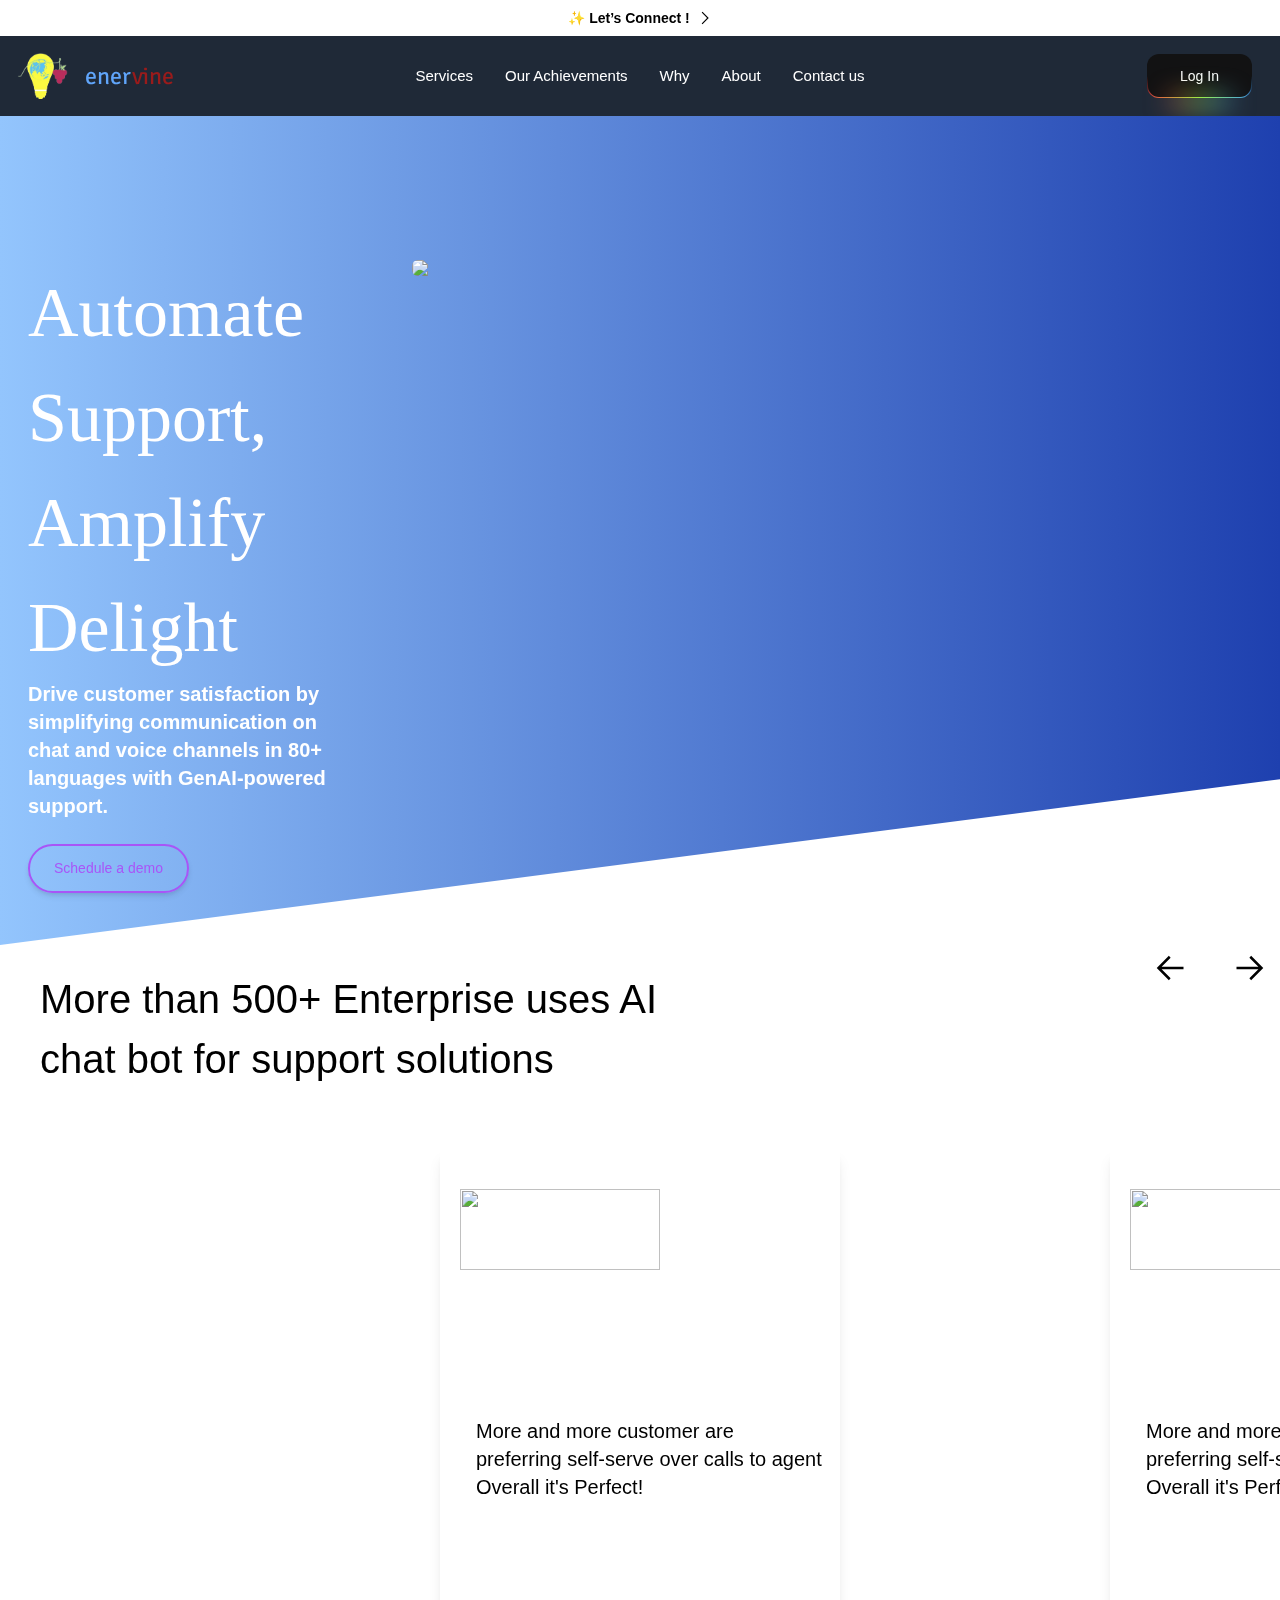
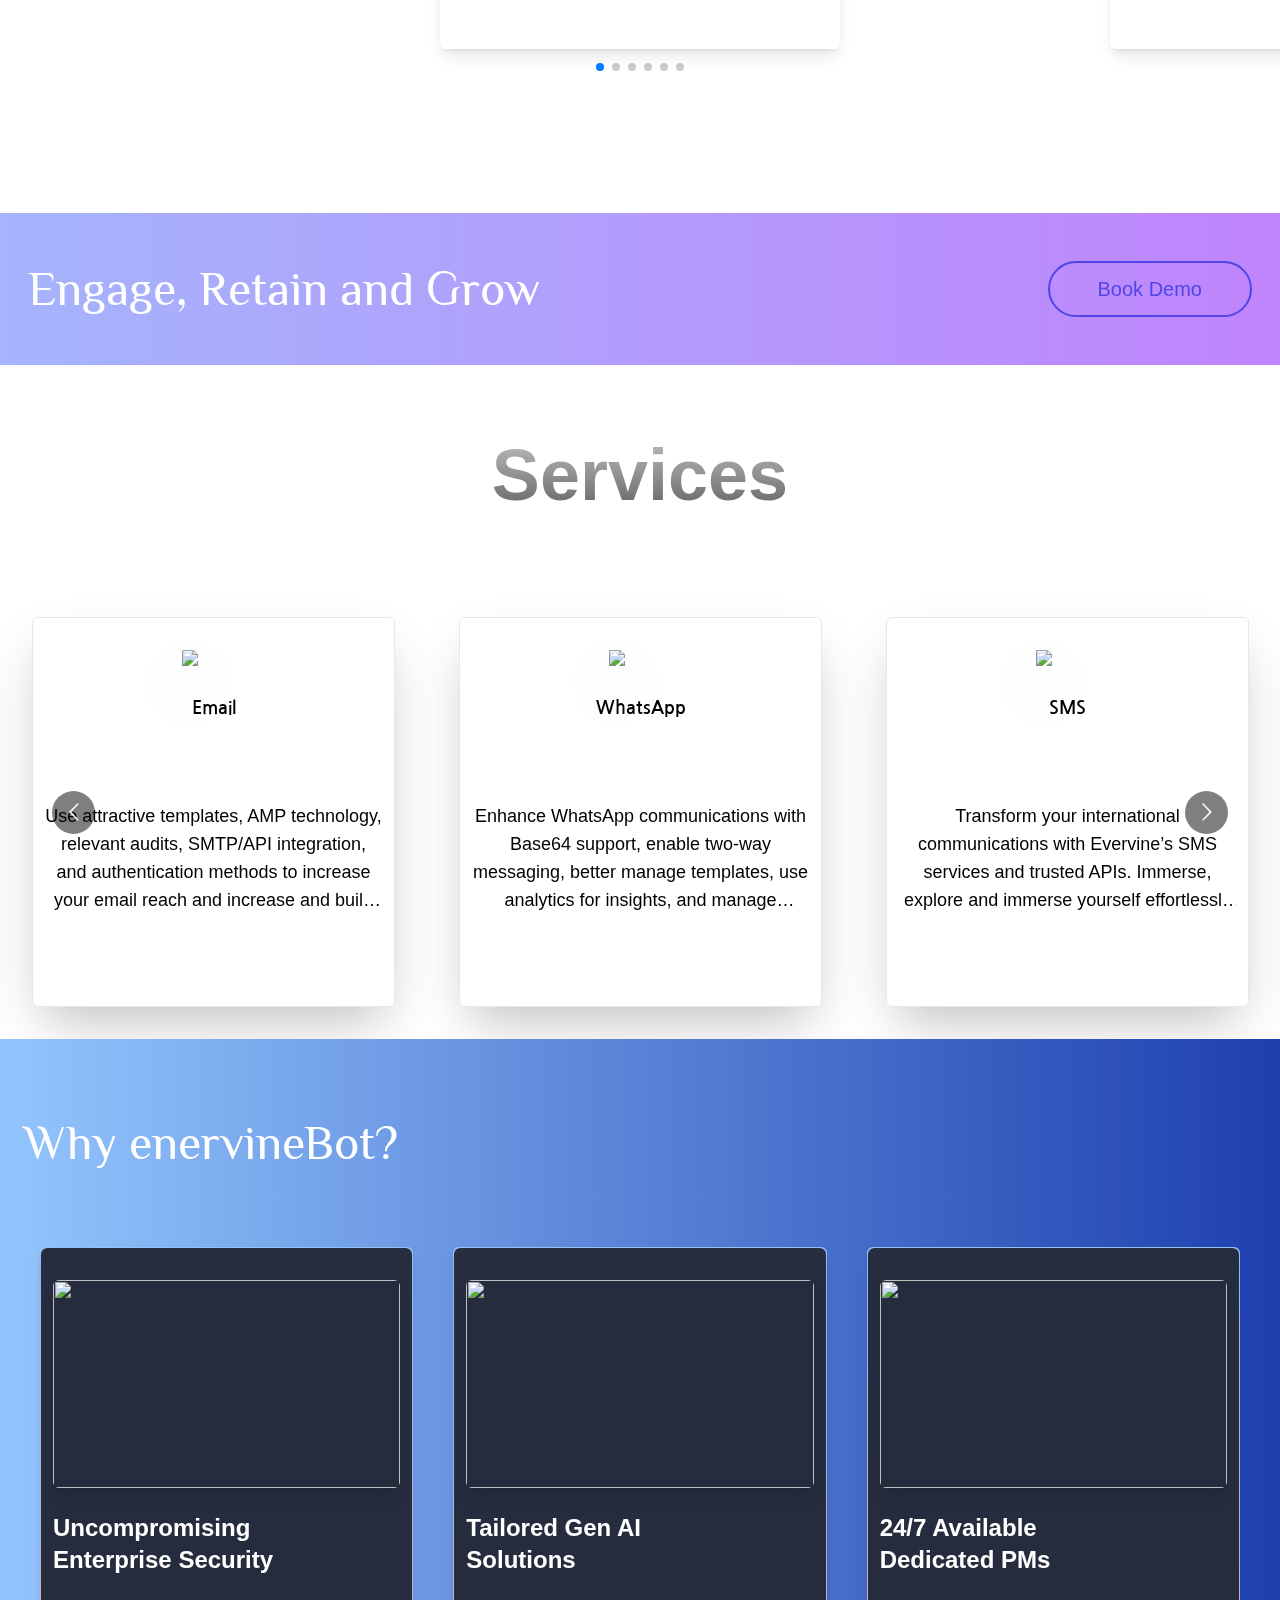
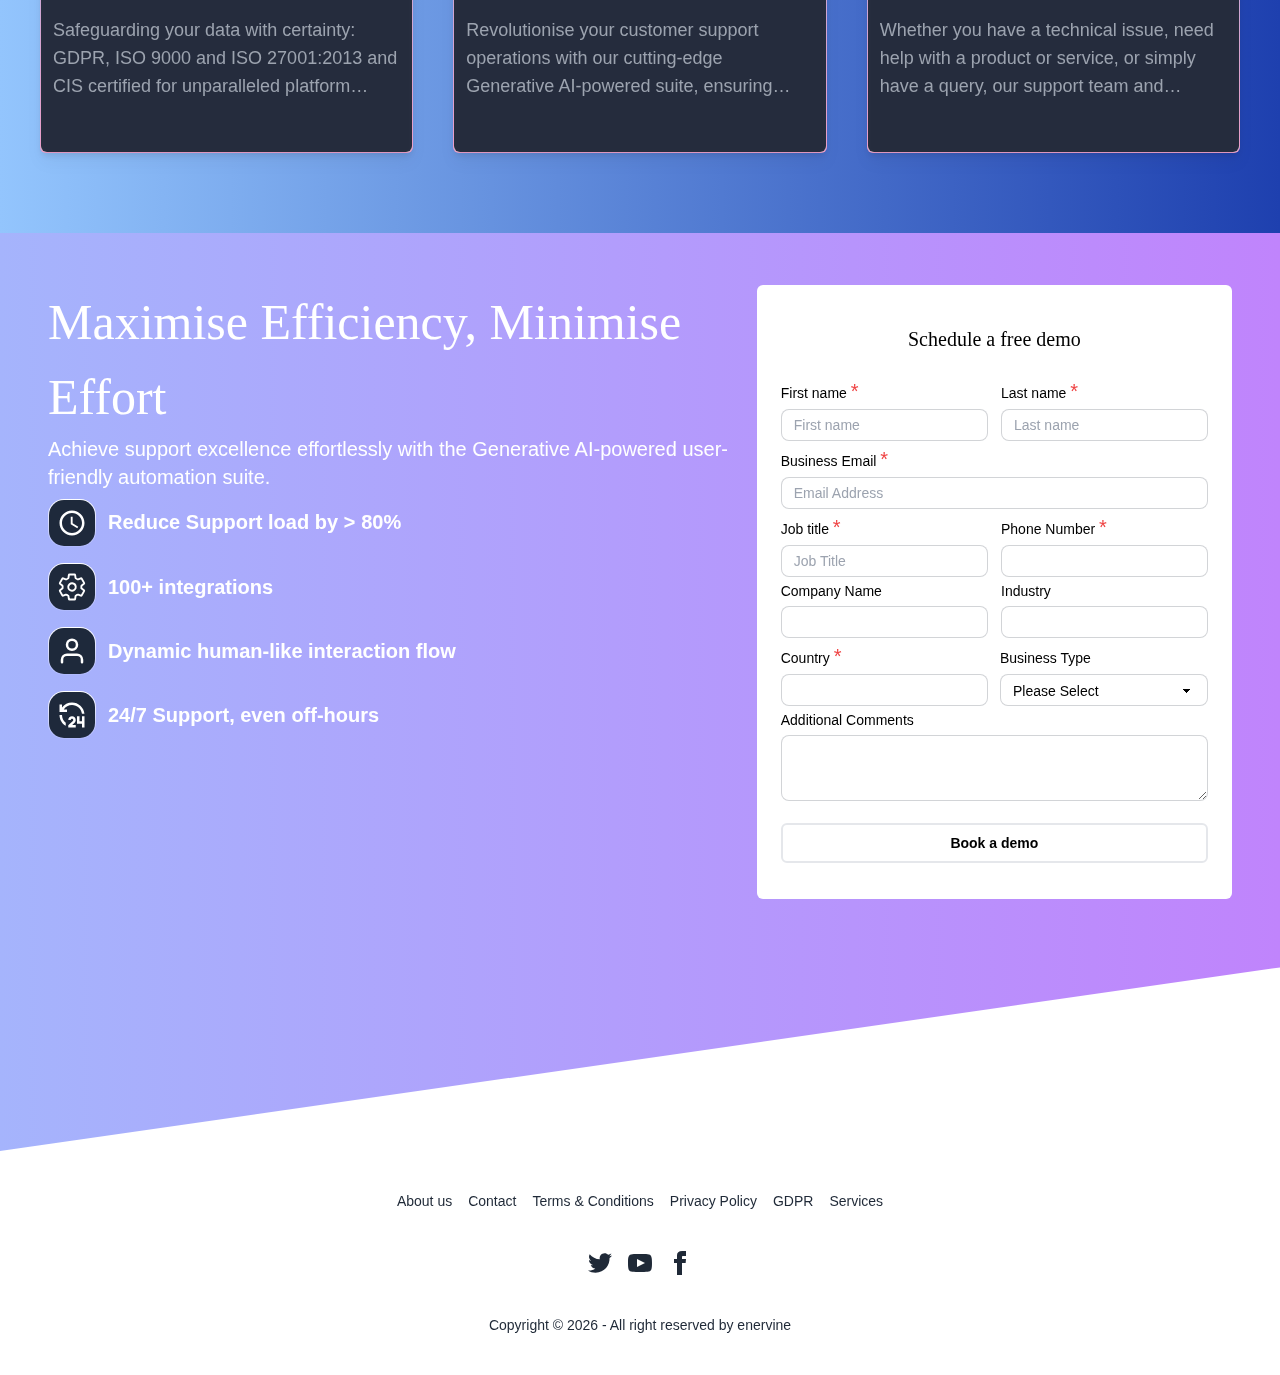
==== commit 548e9cb0: "new" ====
--- a/index.html
+++ b/index.html
@@ -14,8 +14,8 @@
       scroll-behavior: smooth;
     }
   </style>
-  <script type="module" crossorigin src="/assets/index-B0tS0fGF.js"></script>
-  <link rel="stylesheet" crossorigin href="/assets/index-BWsIzAUt.css">
+  <script type="module" crossorigin src="/assets/index-15KJ5-qv.js"></script>
+  <link rel="stylesheet" crossorigin href="/assets/index-DrD7Y3-7.css">
 </head>
   <body >
     <div style="scroll-behavior: smooth; background-color: white; scrollbar-width: thin;" id="root"></div>
--- a/assets/index-DrD7Y3-7.css
+++ b/assets/index-DrD7Y3-7.css
@@ -0,0 +1 @@
+@import"https://fonts.googleapis.com/css2?family=Philosopher:ital,wght@0,400;0,700;1,400;1,700&display=swap";@import"https://fonts.googleapis.com/css2?family=Nanum+Gothic&display=swap";@import"https://fonts.googleapis.com/css2?family=Nanum+Gothic&family=Signika+Negative:wght@300..700&display=swap";.clip-diagonal{clip-path:polygon(0 0,100% 0,100% 80%,0% 100%)}.white-border{border:1px solid transparent;background:padding-box linear-gradient(#1e293b,#1e293b),border-box linear-gradient(#fff,#ffffff1a)}input::-webkit-outer-spin-button,input::-webkit-inner-spin-button{-webkit-appearance:none;margin:0}input[type=number]{-moz-appearance:textfield}.swiper-container{width:100%}.swiper-wrapper{width:50%}.swiper-slide{text-align:center;width:auto}.slide-image{height:200px;width:200px;background-size:contain}.nav{text-align:center;margin:10px}table{border:1px solid black;font-family:Arial,Helvetica,sans-serif;border-collapse:collapse;width:100%;border-radius:10px;border-spacing:0;overflow:hidden}table td,table th{border:1px solid #ddd;padding:8px}table tr:nth-child(2n){background-color:#f2f2f2}table tr:hover{background-color:#ddd}table th{padding-top:12px;padding-bottom:12px;text-align:left;background-color:#2c2281;color:#fff}table-wrapper{border-radius:10px;overflow:hidden}@font-face{font-family:swiper-icons;src:url(data:application/font-woff;charset=utf-8;base64,\ [base64]//wADZ2x5ZgAAAywAAADMAAAD2MHtryVoZWFkAAABbAAAADAAAAA2E2+eoWhoZWEAAAGcAAAAHwAAACQC9gDzaG10eAAAAigAAAAZAAAArgJkABFsb2NhAAAC0AAAAFoAAABaFQAUGG1heHAAAAG8AAAAHwAAACAAcABAbmFtZQAAA/gAAAE5AAACXvFdBwlwb3N0AAAFNAAAAGIAAACE5s74hXjaY2BkYGAAYpf5Hu/j+W2+MnAzMYDAzaX6QjD6/4//Bxj5GA8AuRwMYGkAPywL13jaY2BkYGA88P8Agx4j+/8fQDYfA1AEBWgDAIB2BOoAeNpjYGRgYNBh4GdgYgABEMnIABJzYNADCQAACWgAsQB42mNgYfzCOIGBlYGB0YcxjYGBwR1Kf2WQZGhhYGBiYGVmgAFGBiQQkOaawtDAoMBQxXjg/wEGPcYDDA4wNUA2CCgwsAAAO4EL6gAAeNpj2M0gyAACqxgGNWBkZ2D4/wMA+xkDdgAAAHjaY2BgYGaAYBkGRgYQiAHyGMF8FgYHIM3DwMHABGQrMOgyWDLEM1T9/w8UBfEMgLzE////P/5//f/V/xv+r4eaAAeMbAxwIUYmIMHEgKYAYjUcsDAwsLKxc3BycfPw8jEQA/[base64]/uznmfPFBNODM2K7MTQ45YEAZqGP81AmGGcF3iPqOop0r1SPTaTbVkfUe4HXj97wYE+yNwWYxwWu4v1ugWHgo3S1XdZEVqWM7ET0cfnLGxWfkgR42o2PvWrDMBSFj/IHLaF0zKjRgdiVMwScNRAoWUoH78Y2icB/yIY09An6AH2Bdu/UB+yxopYshQiEvnvu0dURgDt8QeC8PDw7Fpji3fEA4z/PEJ6YOB5hKh4dj3EvXhxPqH/SKUY3rJ7srZ4FZnh1PMAtPhwP6fl2PMJMPDgeQ4rY8YT6Gzao0eAEA409DuggmTnFnOcSCiEiLMgxCiTI6Cq5DZUd3Qmp10vO0LaLTd2cjN4fOumlc7lUYbSQcZFkutRG7g6JKZKy0RmdLY680CDnEJ+UMkpFFe1RN7nxdVpXrC4aTtnaurOnYercZg2YVmLN/d/gczfEimrE/fs/bOuq29Zmn8tloORaXgZgGa78yO9/cnXm2BpaGvq25Dv9S4E9+5SIc9PqupJKhYFSSl47+Qcr1mYNAAAAeNptw0cKwkAAAMDZJA8Q7OUJvkLsPfZ6zFVERPy8qHh2YER+3i/BP83vIBLLySsoKimrqKqpa2hp6+jq6RsYGhmbmJqZSy0sraxtbO3sHRydnEMU4uR6yx7JJXveP7WrDycAAAAAAAH//wACeNpjYGRgYOABYhkgZgJCZgZNBkYGLQZtIJsFLMYAAAw3ALgAeNolizEKgDAQBCchRbC2sFER0YD6qVQiBCv/H9ezGI6Z5XBAw8CBK/m5iQQVauVbXLnOrMZv2oLdKFa8Pjuru2hJzGabmOSLzNMzvutpB3N42mNgZGBg4GKQYzBhYMxJLMlj4GBgAYow/P/PAJJhLM6sSoWKfWCAAwDAjgbRAAB42mNgYGBkAIIbCZo5IPrmUn0hGA0AO8EFTQAA);font-weight:400;font-style:normal}:root{--swiper-theme-color: #007aff}:host{position:relative;display:block;margin-left:auto;margin-right:auto;z-index:1}.swiper{margin-left:auto;margin-right:auto;position:relative;overflow:hidden;list-style:none;padding:0;z-index:1;display:block}.swiper-vertical>.swiper-wrapper{flex-direction:column}.swiper-wrapper{position:relative;width:100%;height:100%;z-index:1;display:flex;transition-property:transform;transition-timing-function:var(--swiper-wrapper-transition-timing-function, initial);box-sizing:content-box}.swiper-android .swiper-slide,.swiper-ios .swiper-slide,.swiper-wrapper{transform:translateZ(0)}.swiper-horizontal{touch-action:pan-y}.swiper-vertical{touch-action:pan-x}.swiper-slide{flex-shrink:0;width:100%;height:100%;position:relative;transition-property:transform;display:block}.swiper-slide-invisible-blank{visibility:hidden}.swiper-autoheight,.swiper-autoheight .swiper-slide{height:auto}.swiper-autoheight .swiper-wrapper{align-items:flex-start;transition-property:transform,height}.swiper-backface-hidden .swiper-slide{transform:translateZ(0);backface-visibility:hidden}.swiper-3d.swiper-css-mode .swiper-wrapper{perspective:1200px}.swiper-3d .swiper-wrapper{transform-style:preserve-3d}.swiper-3d{perspective:1200px}.swiper-3d .swiper-slide,.swiper-3d .swiper-cube-shadow{transform-style:preserve-3d}.swiper-css-mode>.swiper-wrapper{overflow:auto;scrollbar-width:none;-ms-overflow-style:none}.swiper-css-mode>.swiper-wrapper::-webkit-scrollbar{display:none}.swiper-css-mode>.swiper-wrapper>.swiper-slide{scroll-snap-align:start start}.swiper-css-mode.swiper-horizontal>.swiper-wrapper{scroll-snap-type:x mandatory}.swiper-css-mode.swiper-vertical>.swiper-wrapper{scroll-snap-type:y mandatory}.swiper-css-mode.swiper-free-mode>.swiper-wrapper{scroll-snap-type:none}.swiper-css-mode.swiper-free-mode>.swiper-wrapper>.swiper-slide{scroll-snap-align:none}.swiper-css-mode.swiper-centered>.swiper-wrapper:before{content:"";flex-shrink:0;order:9999}.swiper-css-mode.swiper-centered>.swiper-wrapper>.swiper-slide{scroll-snap-align:center center;scroll-snap-stop:always}.swiper-css-mode.swiper-centered.swiper-horizontal>.swiper-wrapper>.swiper-slide:first-child{margin-inline-start:var(--swiper-centered-offset-before)}.swiper-css-mode.swiper-centered.swiper-horizontal>.swiper-wrapper:before{height:100%;min-height:1px;width:var(--swiper-centered-offset-after)}.swiper-css-mode.swiper-centered.swiper-vertical>.swiper-wrapper>.swiper-slide:first-child{margin-block-start:var(--swiper-centered-offset-before)}.swiper-css-mode.swiper-centered.swiper-vertical>.swiper-wrapper:before{width:100%;min-width:1px;height:var(--swiper-centered-offset-after)}.swiper-3d .swiper-slide-shadow,.swiper-3d .swiper-slide-shadow-left,.swiper-3d .swiper-slide-shadow-right,.swiper-3d .swiper-slide-shadow-top,.swiper-3d .swiper-slide-shadow-bottom{position:absolute;left:0;top:0;width:100%;height:100%;pointer-events:none;z-index:10}.swiper-3d .swiper-slide-shadow{background:#00000026}.swiper-3d .swiper-slide-shadow-left{background-image:linear-gradient(to left,#00000080,#0000)}.swiper-3d .swiper-slide-shadow-right{background-image:linear-gradient(to right,#00000080,#0000)}.swiper-3d .swiper-slide-shadow-top{background-image:linear-gradient(to top,#00000080,#0000)}.swiper-3d .swiper-slide-shadow-bottom{background-image:linear-gradient(to bottom,#00000080,#0000)}.swiper-lazy-preloader{width:42px;height:42px;position:absolute;left:50%;top:50%;margin-left:-21px;margin-top:-21px;z-index:10;transform-origin:50%;box-sizing:border-box;border:4px solid var(--swiper-preloader-color, var(--swiper-theme-color));border-radius:50%;border-top-color:transparent}.swiper:not(.swiper-watch-progress) .swiper-lazy-preloader,.swiper-watch-progress .swiper-slide-visible .swiper-lazy-preloader{animation:swiper-preloader-spin 1s infinite linear}.swiper-lazy-preloader-white{--swiper-preloader-color: #fff}.swiper-lazy-preloader-black{--swiper-preloader-color: #000}@keyframes swiper-preloader-spin{0%{transform:rotate(0)}to{transform:rotate(360deg)}}:root{--swiper-navigation-size: 44px}.swiper-button-prev,.swiper-button-next{position:absolute;top:var(--swiper-navigation-top-offset, 50%);width:calc(var(--swiper-navigation-size) / 44 * 27);height:var(--swiper-navigation-size);margin-top:calc(0px - (var(--swiper-navigation-size) / 2));z-index:10;cursor:pointer;display:flex;align-items:center;justify-content:center;color:var(--swiper-navigation-color, var(--swiper-theme-color))}.swiper-button-prev.swiper-button-disabled,.swiper-button-next.swiper-button-disabled{opacity:.35;cursor:auto;pointer-events:none}.swiper-button-prev.swiper-button-hidden,.swiper-button-next.swiper-button-hidden{opacity:0;cursor:auto;pointer-events:none}.swiper-navigation-disabled .swiper-button-prev,.swiper-navigation-disabled .swiper-button-next{display:none!important}.swiper-button-prev svg,.swiper-button-next svg{width:100%;height:100%;-o-object-fit:contain;object-fit:contain;transform-origin:center}.swiper-rtl .swiper-button-prev svg,.swiper-rtl .swiper-button-next svg{transform:rotate(180deg)}.swiper-button-prev,.swiper-rtl .swiper-button-next{left:var(--swiper-navigation-sides-offset, 10px);right:auto}.swiper-button-lock{display:none}.swiper-button-prev:after,.swiper-button-next:after{font-family:swiper-icons;font-size:var(--swiper-navigation-size);text-transform:none!important;letter-spacing:0;font-variant:initial;line-height:1}.swiper-button-prev:after,.swiper-rtl .swiper-button-next:after{content:"prev"}.swiper-button-next,.swiper-rtl .swiper-button-prev{right:var(--swiper-navigation-sides-offset, 10px);left:auto}.swiper-button-next:after,.swiper-rtl .swiper-button-prev:after{content:"next"}.swiper-pagination{position:absolute;text-align:center;transition:.3s opacity;transform:translateZ(0);z-index:10}.swiper-pagination.swiper-pagination-hidden{opacity:0}.swiper-pagination-disabled>.swiper-pagination,.swiper-pagination.swiper-pagination-disabled{display:none!important}.swiper-pagination-fraction,.swiper-pagination-custom,.swiper-horizontal>.swiper-pagination-bullets,.swiper-pagination-bullets.swiper-pagination-horizontal{bottom:var(--swiper-pagination-bottom, 8px);top:var(--swiper-pagination-top, auto);left:0;width:100%}.swiper-pagination-bullets-dynamic{overflow:hidden;font-size:0}.swiper-pagination-bullets-dynamic .swiper-pagination-bullet{transform:scale(.33);position:relative}.swiper-pagination-bullets-dynamic .swiper-pagination-bullet-active,.swiper-pagination-bullets-dynamic .swiper-pagination-bullet-active-main{transform:scale(1)}.swiper-pagination-bullets-dynamic .swiper-pagination-bullet-active-prev{transform:scale(.66)}.swiper-pagination-bullets-dynamic .swiper-pagination-bullet-active-prev-prev{transform:scale(.33)}.swiper-pagination-bullets-dynamic .swiper-pagination-bullet-active-next{transform:scale(.66)}.swiper-pagination-bullets-dynamic .swiper-pagination-bullet-active-next-next{transform:scale(.33)}.swiper-pagination-bullet{width:var(--swiper-pagination-bullet-width, var(--swiper-pagination-bullet-size, 8px));height:var(--swiper-pagination-bullet-height, var(--swiper-pagination-bullet-size, 8px));display:inline-block;border-radius:var(--swiper-pagination-bullet-border-radius, 50%);background:var(--swiper-pagination-bullet-inactive-color, #000);opacity:var(--swiper-pagination-bullet-inactive-opacity, .2)}button.swiper-pagination-bullet{border:none;margin:0;padding:0;box-shadow:none;-webkit-appearance:none;-moz-appearance:none;appearance:none}.swiper-pagination-clickable .swiper-pagination-bullet{cursor:pointer}.swiper-pagination-bullet:only-child{display:none!important}.swiper-pagination-bullet-active{opacity:var(--swiper-pagination-bullet-opacity, 1);background:var(--swiper-pagination-color, var(--swiper-theme-color))}.swiper-vertical>.swiper-pagination-bullets,.swiper-pagination-vertical.swiper-pagination-bullets{right:var(--swiper-pagination-right, 8px);left:var(--swiper-pagination-left, auto);top:50%;transform:translate3d(0,-50%,0)}.swiper-vertical>.swiper-pagination-bullets .swiper-pagination-bullet,.swiper-pagination-vertical.swiper-pagination-bullets .swiper-pagination-bullet{margin:var(--swiper-pagination-bullet-vertical-gap, 6px) 0;display:block}.swiper-vertical>.swiper-pagination-bullets.swiper-pagination-bullets-dynamic,.swiper-pagination-vertical.swiper-pagination-bullets.swiper-pagination-bullets-dynamic{top:50%;transform:translateY(-50%);width:8px}.swiper-vertical>.swiper-pagination-bullets.swiper-pagination-bullets-dynamic .swiper-pagination-bullet,.swiper-pagination-vertical.swiper-pagination-bullets.swiper-pagination-bullets-dynamic .swiper-pagination-bullet{display:inline-block;transition:.2s transform,.2s top}.swiper-horizontal>.swiper-pagination-bullets .swiper-pagination-bullet,.swiper-pagination-horizontal.swiper-pagination-bullets .swiper-pagination-bullet{margin:0 var(--swiper-pagination-bullet-horizontal-gap, 4px)}.swiper-horizontal>.swiper-pagination-bullets.swiper-pagination-bullets-dynamic,.swiper-pagination-horizontal.swiper-pagination-bullets.swiper-pagination-bullets-dynamic{left:50%;transform:translate(-50%);white-space:nowrap}.swiper-horizontal>.swiper-pagination-bullets.swiper-pagination-bullets-dynamic .swiper-pagination-bullet,.swiper-pagination-horizontal.swiper-pagination-bullets.swiper-pagination-bullets-dynamic .swiper-pagination-bullet{transition:.2s transform,.2s left}.swiper-horizontal.swiper-rtl>.swiper-pagination-bullets-dynamic .swiper-pagination-bullet{transition:.2s transform,.2s right}.swiper-pagination-fraction{color:var(--swiper-pagination-fraction-color, inherit)}.swiper-pagination-progressbar{background:var(--swiper-pagination-progressbar-bg-color, rgba(0, 0, 0, .25));position:absolute}.swiper-pagination-progressbar .swiper-pagination-progressbar-fill{background:var(--swiper-pagination-color, var(--swiper-theme-color));position:absolute;left:0;top:0;width:100%;height:100%;transform:scale(0);transform-origin:left top}.swiper-rtl .swiper-pagination-progressbar .swiper-pagination-progressbar-fill{transform-origin:right top}.swiper-horizontal>.swiper-pagination-progressbar,.swiper-pagination-progressbar.swiper-pagination-horizontal,.swiper-vertical>.swiper-pagination-progressbar.swiper-pagination-progressbar-opposite,.swiper-pagination-progressbar.swiper-pagination-vertical.swiper-pagination-progressbar-opposite{width:100%;height:var(--swiper-pagination-progressbar-size, 4px);left:0;top:0}.swiper-vertical>.swiper-pagination-progressbar,.swiper-pagination-progressbar.swiper-pagination-vertical,.swiper-horizontal>.swiper-pagination-progressbar.swiper-pagination-progressbar-opposite,.swiper-pagination-progressbar.swiper-pagination-horizontal.swiper-pagination-progressbar-opposite{width:var(--swiper-pagination-progressbar-size, 4px);height:100%;left:0;top:0}.swiper-pagination-lock{display:none}#app{height:100%}html,body{position:relative;height:100%}body{background:#eee;font-family:Helvetica Neue,Helvetica,Arial,sans-serif;font-size:14px;color:#000;margin:0;padding:0}.swiper{width:100%;height:100%}.swiper-slide{text-align:center;font-size:18px;background:#fff;display:flex;justify-content:center;align-items:center}.swiper-slide img{display:block;width:100%;height:100%;-o-object-fit:cover;object-fit:cover}.swiper-slide{width:60%}.swiper-slide:nth-child(2n){width:40%}.swiper-slide:nth-child(3n){width:20%}@font-face{font-family:revicons;fallback:fallback;src:url(/assets/revicons-DbTteTvA.woff) format("woff"),url(/assets/revicons-CBqxZnew.ttf) format("ttf"),url(/assets/revicons-BNIKeAUC.eot) format("ttf")}.react-multi-carousel-list{display:flex;align-items:center;overflow:hidden;position:relative}.react-multi-carousel-track{list-style:none;padding:0;margin:0;display:flex;flex-direction:row;position:relative;transform-style:preserve-3d;backface-visibility:hidden;will-change:transform,transition}.react-multiple-carousel__arrow{position:absolute;outline:0;transition:all .5s;border-radius:35px;z-index:1000;border:0;background:#00000080;min-width:43px;min-height:43px;opacity:1;cursor:pointer}.react-multiple-carousel__arrow:hover{background:#000c}.react-multiple-carousel__arrow:before{font-size:20px;color:#fff;display:block;font-family:revicons;text-align:center;z-index:2;position:relative}.react-multiple-carousel__arrow:disabled{cursor:default;background:#00000080}.react-multiple-carousel__arrow--left{left:calc(4% + 1px)}.react-multiple-carousel__arrow--left:before{content:""}.react-multiple-carousel__arrow--right{right:calc(4% + 1px)}.react-multiple-carousel__arrow--right:before{content:""}.react-multi-carousel-dot-list{position:absolute;bottom:0;display:flex;left:0;right:0;justify-content:center;padding:0;margin:0;list-style:none;text-align:center}.react-multi-carousel-dot button{display:inline-block;width:12px;height:12px;border-radius:50%;opacity:1;box-shadow:none;transition:background .5s;border-width:2px;border-style:solid;border-color:gray;padding:0;margin:0 6px 0 0;outline:0;cursor:pointer}.react-multi-carousel-dot button:hover:active,.react-multi-carousel-dot--active button{background:#080808}.react-multi-carousel-item{transform-style:preserve-3d;backface-visibility:hidden}@media all and (-ms-high-contrast:none),(-ms-high-contrast:active){.react-multi-carousel-item{flex-shrink:0!important}.react-multi-carousel-track{overflow:visible!important}}[dir=rtl].react-multi-carousel-list{direction:rtl}.rtl.react-multiple-carousel__arrow--right{right:auto;left:calc(4% + 1px)}.rtl.react-multiple-carousel__arrow--right:before{content:""}.rtl.react-multiple-carousel__arrow--left{left:auto;right:calc(4% + 1px)}.rtl.react-multiple-carousel__arrow--left:before{content:""}*,:before,:after{--tw-border-spacing-x: 0;--tw-border-spacing-y: 0;--tw-translate-x: 0;--tw-translate-y: 0;--tw-rotate: 0;--tw-skew-x: 0;--tw-skew-y: 0;--tw-scale-x: 1;--tw-scale-y: 1;--tw-pan-x: ;--tw-pan-y: ;--tw-pinch-zoom: ;--tw-scroll-snap-strictness: proximity;--tw-gradient-from-position: ;--tw-gradient-via-position: ;--tw-gradient-to-position: ;--tw-ordinal: ;--tw-slashed-zero: ;--tw-numeric-figure: ;--tw-numeric-spacing: ;--tw-numeric-fraction: ;--tw-ring-inset: ;--tw-ring-offset-width: 0px;--tw-ring-offset-color: #fff;--tw-ring-color: rgb(59 130 246 / .5);--tw-ring-offset-shadow: 0 0 #0000;--tw-ring-shadow: 0 0 #0000;--tw-shadow: 0 0 #0000;--tw-shadow-colored: 0 0 #0000;--tw-blur: ;--tw-brightness: ;--tw-contrast: ;--tw-grayscale: ;--tw-hue-rotate: ;--tw-invert: ;--tw-saturate: ;--tw-sepia: ;--tw-drop-shadow: ;--tw-backdrop-blur: ;--tw-backdrop-brightness: ;--tw-backdrop-contrast: ;--tw-backdrop-grayscale: ;--tw-backdrop-hue-rotate: ;--tw-backdrop-invert: ;--tw-backdrop-opacity: ;--tw-backdrop-saturate: ;--tw-backdrop-sepia: ;--tw-contain-size: ;--tw-contain-layout: ;--tw-contain-paint: ;--tw-contain-style: }::backdrop{--tw-border-spacing-x: 0;--tw-border-spacing-y: 0;--tw-translate-x: 0;--tw-translate-y: 0;--tw-rotate: 0;--tw-skew-x: 0;--tw-skew-y: 0;--tw-scale-x: 1;--tw-scale-y: 1;--tw-pan-x: ;--tw-pan-y: ;--tw-pinch-zoom: ;--tw-scroll-snap-strictness: proximity;--tw-gradient-from-position: ;--tw-gradient-via-position: ;--tw-gradient-to-position: ;--tw-ordinal: ;--tw-slashed-zero: ;--tw-numeric-figure: ;--tw-numeric-spacing: ;--tw-numeric-fraction: ;--tw-ring-inset: ;--tw-ring-offset-width: 0px;--tw-ring-offset-color: #fff;--tw-ring-color: rgb(59 130 246 / .5);--tw-ring-offset-shadow: 0 0 #0000;--tw-ring-shadow: 0 0 #0000;--tw-shadow: 0 0 #0000;--tw-shadow-colored: 0 0 #0000;--tw-blur: ;--tw-brightness: ;--tw-contrast: ;--tw-grayscale: ;--tw-hue-rotate: ;--tw-invert: ;--tw-saturate: ;--tw-sepia: ;--tw-drop-shadow: ;--tw-backdrop-blur: ;--tw-backdrop-brightness: ;--tw-backdrop-contrast: ;--tw-backdrop-grayscale: ;--tw-backdrop-hue-rotate: ;--tw-backdrop-invert: ;--tw-backdrop-opacity: ;--tw-backdrop-saturate: ;--tw-backdrop-sepia: ;--tw-contain-size: ;--tw-contain-layout: ;--tw-contain-paint: ;--tw-contain-style: }*,:before,:after{box-sizing:border-box;border-width:0;border-style:solid;border-color:#e5e7eb}:before,:after{--tw-content: ""}html,:host{line-height:1.5;-webkit-text-size-adjust:100%;-moz-tab-size:4;-o-tab-size:4;tab-size:4;font-family:ui-sans-serif,system-ui,sans-serif,"Apple Color Emoji","Segoe UI Emoji",Segoe UI Symbol,"Noto Color Emoji";font-feature-settings:normal;font-variation-settings:normal;-webkit-tap-highlight-color:transparent}body{margin:0;line-height:inherit}hr{height:0;color:inherit;border-top-width:1px}abbr:where([title]){-webkit-text-decoration:underline dotted;text-decoration:underline dotted}h1,h2,h3,h4,h5,h6{font-size:inherit;font-weight:inherit}a{color:inherit;text-decoration:inherit}b,strong{font-weight:bolder}code,kbd,samp,pre{font-family:ui-monospace,SFMono-Regular,Menlo,Monaco,Consolas,Liberation Mono,Courier New,monospace;font-feature-settings:normal;font-variation-settings:normal;font-size:1em}small{font-size:80%}sub,sup{font-size:75%;line-height:0;position:relative;vertical-align:baseline}sub{bottom:-.25em}sup{top:-.5em}table{text-indent:0;border-color:inherit;border-collapse:collapse}button,input,optgroup,select,textarea{font-family:inherit;font-feature-settings:inherit;font-variation-settings:inherit;font-size:100%;font-weight:inherit;line-height:inherit;letter-spacing:inherit;color:inherit;margin:0;padding:0}button,select{text-transform:none}button,input:where([type=button]),input:where([type=reset]),input:where([type=submit]){-webkit-appearance:button;background-color:transparent;background-image:none}:-moz-focusring{outline:auto}:-moz-ui-invalid{box-shadow:none}progress{vertical-align:baseline}::-webkit-inner-spin-button,::-webkit-outer-spin-button{height:auto}[type=search]{-webkit-appearance:textfield;outline-offset:-2px}::-webkit-search-decoration{-webkit-appearance:none}::-webkit-file-upload-button{-webkit-appearance:button;font:inherit}summary{display:list-item}blockquote,dl,dd,h1,h2,h3,h4,h5,h6,hr,figure,p,pre{margin:0}fieldset{margin:0;padding:0}legend{padding:0}ol,ul,menu{list-style:none;margin:0;padding:0}dialog{padding:0}textarea{resize:vertical}input::-moz-placeholder,textarea::-moz-placeholder{opacity:1;color:#9ca3af}input::placeholder,textarea::placeholder{opacity:1;color:#9ca3af}button,[role=button]{cursor:pointer}:disabled{cursor:default}img,svg,video,canvas,audio,iframe,embed,object{display:block;vertical-align:middle}img,video{max-width:100%;height:auto}[hidden]{display:none}:root,[data-theme]{background-color:var(--fallback-b1,oklch(var(--b1)/1));color:var(--fallback-bc,oklch(var(--bc)/1))}@supports not (color: oklch(0% 0 0)){:root{color-scheme:light;--fallback-p: #491eff;--fallback-pc: #d4dbff;--fallback-s: #ff41c7;--fallback-sc: #fff9fc;--fallback-a: #00cfbd;--fallback-ac: #00100d;--fallback-n: #2b3440;--fallback-nc: #d7dde4;--fallback-b1: #ffffff;--fallback-b2: #e5e6e6;--fallback-b3: #e5e6e6;--fallback-bc: #1f2937;--fallback-in: #00b3f0;--fallback-inc: #000000;--fallback-su: #00ca92;--fallback-suc: #000000;--fallback-wa: #ffc22d;--fallback-wac: #000000;--fallback-er: #ff6f70;--fallback-erc: #000000}@media (prefers-color-scheme: dark){:root{color-scheme:dark;--fallback-p: #7582ff;--fallback-pc: #050617;--fallback-s: #ff71cf;--fallback-sc: #190211;--fallback-a: #00c7b5;--fallback-ac: #000e0c;--fallback-n: #2a323c;--fallback-nc: #a6adbb;--fallback-b1: #1d232a;--fallback-b2: #191e24;--fallback-b3: #15191e;--fallback-bc: #a6adbb;--fallback-in: #00b3f0;--fallback-inc: #000000;--fallback-su: #00ca92;--fallback-suc: #000000;--fallback-wa: #ffc22d;--fallback-wac: #000000;--fallback-er: #ff6f70;--fallback-erc: #000000}}}html{-webkit-tap-highlight-color:transparent}*{scrollbar-color:color-mix(in oklch,currentColor 35%,transparent) transparent}*:hover{scrollbar-color:color-mix(in oklch,currentColor 60%,transparent) transparent}:root{color-scheme:light;--in: 72.06% .191 231.6;--su: 64.8% .15 160;--wa: 84.71% .199 83.87;--er: 71.76% .221 22.18;--pc: 89.824% .06192 275.75;--ac: 15.352% .0368 183.61;--inc: 0% 0 0;--suc: 0% 0 0;--wac: 0% 0 0;--erc: 0% 0 0;--rounded-box: 1rem;--rounded-btn: .5rem;--rounded-badge: 1.9rem;--animation-btn: .25s;--animation-input: .2s;--btn-focus-scale: .95;--border-btn: 1px;--tab-border: 1px;--tab-radius: .5rem;--p: 49.12% .3096 275.75;--s: 69.71% .329 342.55;--sc: 98.71% .0106 342.55;--a: 76.76% .184 183.61;--n: 32.1785% .02476 255.701624;--nc: 89.4994% .011585 252.096176;--b1: 100% 0 0;--b2: 96.1151% 0 0;--b3: 92.4169% .00108 197.137559;--bc: 27.8078% .029596 256.847952}@media (prefers-color-scheme: dark){:root{color-scheme:dark;--in: 72.06% .191 231.6;--su: 64.8% .15 160;--wa: 84.71% .199 83.87;--er: 71.76% .221 22.18;--pc: 13.138% .0392 275.75;--sc: 14.96% .052 342.55;--ac: 14.902% .0334 183.61;--inc: 0% 0 0;--suc: 0% 0 0;--wac: 0% 0 0;--erc: 0% 0 0;--rounded-box: 1rem;--rounded-btn: .5rem;--rounded-badge: 1.9rem;--animation-btn: .25s;--animation-input: .2s;--btn-focus-scale: .95;--border-btn: 1px;--tab-border: 1px;--tab-radius: .5rem;--p: 65.69% .196 275.75;--s: 74.8% .26 342.55;--a: 74.51% .167 183.61;--n: 31.3815% .021108 254.139175;--nc: 74.6477% .0216 264.435964;--b1: 25.3267% .015896 252.417568;--b2: 23.2607% .013807 253.100675;--b3: 21.1484% .01165 254.087939;--bc: 74.6477% .0216 264.435964}}[data-theme=light]{color-scheme:light;--in: 72.06% .191 231.6;--su: 64.8% .15 160;--wa: 84.71% .199 83.87;--er: 71.76% .221 22.18;--pc: 89.824% .06192 275.75;--ac: 15.352% .0368 183.61;--inc: 0% 0 0;--suc: 0% 0 0;--wac: 0% 0 0;--erc: 0% 0 0;--rounded-box: 1rem;--rounded-btn: .5rem;--rounded-badge: 1.9rem;--animation-btn: .25s;--animation-input: .2s;--btn-focus-scale: .95;--border-btn: 1px;--tab-border: 1px;--tab-radius: .5rem;--p: 49.12% .3096 275.75;--s: 69.71% .329 342.55;--sc: 98.71% .0106 342.55;--a: 76.76% .184 183.61;--n: 32.1785% .02476 255.701624;--nc: 89.4994% .011585 252.096176;--b1: 100% 0 0;--b2: 96.1151% 0 0;--b3: 92.4169% .00108 197.137559;--bc: 27.8078% .029596 256.847952}[data-theme=dark]{color-scheme:dark;--in: 72.06% .191 231.6;--su: 64.8% .15 160;--wa: 84.71% .199 83.87;--er: 71.76% .221 22.18;--pc: 13.138% .0392 275.75;--sc: 14.96% .052 342.55;--ac: 14.902% .0334 183.61;--inc: 0% 0 0;--suc: 0% 0 0;--wac: 0% 0 0;--erc: 0% 0 0;--rounded-box: 1rem;--rounded-btn: .5rem;--rounded-badge: 1.9rem;--animation-btn: .25s;--animation-input: .2s;--btn-focus-scale: .95;--border-btn: 1px;--tab-border: 1px;--tab-radius: .5rem;--p: 65.69% .196 275.75;--s: 74.8% .26 342.55;--a: 74.51% .167 183.61;--n: 31.3815% .021108 254.139175;--nc: 74.6477% .0216 264.435964;--b1: 25.3267% .015896 252.417568;--b2: 23.2607% .013807 253.100675;--b3: 21.1484% .01165 254.087939;--bc: 74.6477% .0216 264.435964}:root{--radius: .5rem ;--color-1: 0 100% 63%;--color-2: 270 100% 63%;--color-3: 210 100% 63%;--color-4: 195 100% 63%;--color-5: 90 100% 63%;--sidebar-background: 0 0% 98%;--sidebar-foreground: 240 5.3% 26.1%;--sidebar-primary: 240 5.9% 10%;--sidebar-primary-foreground: 0 0% 98%;--sidebar-accent: 240 4.8% 95.9%;--sidebar-accent-foreground: 240 5.9% 10%;--sidebar-border: 220 13% 91%;--sidebar-ring: 217.2 91.2% 59.8%}.dark{--color-1: 0 100% 63%;--color-2: 270 100% 63%;--color-3: 210 100% 63%;--color-4: 195 100% 63%;--color-5: 90 100% 63% ;--sidebar-background: 240 5.9% 10%;--sidebar-foreground: 240 4.8% 95.9%;--sidebar-primary: 224.3 76.3% 48%;--sidebar-primary-foreground: 0 0% 100%;--sidebar-accent: 240 3.7% 15.9%;--sidebar-accent-foreground: 240 4.8% 95.9%;--sidebar-border: 240 3.7% 15.9%;--sidebar-ring: 217.2 91.2% 59.8%}.avatar.placeholder>div{display:flex;align-items:center;justify-content:center}@media (hover:hover){.link-hover:hover{text-decoration-line:underline}.label a:hover{--tw-text-opacity: 1;color:var(--fallback-bc,oklch(var(--bc)/var(--tw-text-opacity)))}.menu li>*:not(ul,.menu-title,details,.btn):active,.menu li>*:not(ul,.menu-title,details,.btn).active,.menu li>details>summary:active{--tw-bg-opacity: 1;background-color:var(--fallback-n,oklch(var(--n)/var(--tw-bg-opacity)));--tw-text-opacity: 1;color:var(--fallback-nc,oklch(var(--nc)/var(--tw-text-opacity)))}.table tr.hover:hover,.table tr.hover:nth-child(2n):hover{--tw-bg-opacity: 1;background-color:var(--fallback-b2,oklch(var(--b2)/var(--tw-bg-opacity)))}}.btn{display:inline-flex;height:3rem;min-height:3rem;flex-shrink:0;cursor:pointer;-webkit-user-select:none;-moz-user-select:none;user-select:none;flex-wrap:wrap;align-items:center;justify-content:center;border-radius:var(--rounded-btn, .5rem);border-color:transparent;border-color:oklch(var(--btn-color, var(--b2)) / var(--tw-border-opacity));padding-left:1rem;padding-right:1rem;text-align:center;font-size:.875rem;line-height:1em;gap:.5rem;font-weight:600;text-decoration-line:none;transition-duration:.2s;transition-timing-function:cubic-bezier(0,0,.2,1);border-width:var(--border-btn, 1px);transition-property:color,background-color,border-color,opacity,box-shadow,transform;--tw-text-opacity: 1;color:var(--fallback-bc,oklch(var(--bc)/var(--tw-text-opacity)));--tw-shadow: 0 1px 2px 0 rgb(0 0 0 / .05);--tw-shadow-colored: 0 1px 2px 0 var(--tw-shadow-color);box-shadow:var(--tw-ring-offset-shadow, 0 0 #0000),var(--tw-ring-shadow, 0 0 #0000),var(--tw-shadow);outline-color:var(--fallback-bc,oklch(var(--bc)/1));background-color:oklch(var(--btn-color, var(--b2)) / var(--tw-bg-opacity));--tw-bg-opacity: 1;--tw-border-opacity: 1}.btn-disabled,.btn[disabled],.btn:disabled{pointer-events:none}.btn-circle{height:3rem;width:3rem;border-radius:9999px;padding:0}:where(.btn:is(input[type=checkbox])),:where(.btn:is(input[type=radio])){width:auto;-webkit-appearance:none;-moz-appearance:none;appearance:none}.btn:is(input[type=checkbox]):after,.btn:is(input[type=radio]):after{--tw-content: attr(aria-label);content:var(--tw-content)}.card{position:relative;display:flex;flex-direction:column;border-radius:var(--rounded-box, 1rem)}.card:focus{outline:2px solid transparent;outline-offset:2px}.card figure{display:flex;align-items:center;justify-content:center}.card.image-full{display:grid}.card.image-full:before{position:relative;content:"";z-index:10;border-radius:var(--rounded-box, 1rem);--tw-bg-opacity: 1;background-color:var(--fallback-n,oklch(var(--n)/var(--tw-bg-opacity)));opacity:.75}.card.image-full:before,.card.image-full>*{grid-column-start:1;grid-row-start:1}.card.image-full>figure img{height:100%;-o-object-fit:cover;object-fit:cover}.card.image-full>.card-body{position:relative;z-index:20;--tw-text-opacity: 1;color:var(--fallback-nc,oklch(var(--nc)/var(--tw-text-opacity)))}.chat{display:grid;grid-template-columns:repeat(2,minmax(0,1fr));-moz-column-gap:.75rem;column-gap:.75rem;padding-top:.25rem;padding-bottom:.25rem}.dropdown{position:relative;display:inline-block}.dropdown>*:not(summary):focus{outline:2px solid transparent;outline-offset:2px}.dropdown .dropdown-content{position:absolute}.dropdown:is(:not(details)) .dropdown-content{visibility:hidden;opacity:0;transform-origin:top;--tw-scale-x: .95;--tw-scale-y: .95;transform:translate(var(--tw-translate-x),var(--tw-translate-y)) rotate(var(--tw-rotate)) skew(var(--tw-skew-x)) skewY(var(--tw-skew-y)) scaleX(var(--tw-scale-x)) scaleY(var(--tw-scale-y));transition-property:color,background-color,border-color,text-decoration-color,fill,stroke,opacity,box-shadow,transform,filter,-webkit-backdrop-filter;transition-property:color,background-color,border-color,text-decoration-color,fill,stroke,opacity,box-shadow,transform,filter,backdrop-filter;transition-property:color,background-color,border-color,text-decoration-color,fill,stroke,opacity,box-shadow,transform,filter,backdrop-filter,-webkit-backdrop-filter;transition-timing-function:cubic-bezier(.4,0,.2,1);transition-timing-function:cubic-bezier(0,0,.2,1);transition-duration:.2s}.dropdown-end .dropdown-content{inset-inline-end:0px}.dropdown-left .dropdown-content{bottom:auto;inset-inline-end:100%;top:0;transform-origin:right}.dropdown-right .dropdown-content{bottom:auto;inset-inline-start:100%;top:0;transform-origin:left}.dropdown-bottom .dropdown-content{bottom:auto;top:100%;transform-origin:top}.dropdown-top .dropdown-content{bottom:100%;top:auto;transform-origin:bottom}.dropdown-end.dropdown-right .dropdown-content,.dropdown-end.dropdown-left .dropdown-content{bottom:0;top:auto}.dropdown.dropdown-open .dropdown-content,.dropdown:not(.dropdown-hover):focus .dropdown-content,.dropdown:focus-within .dropdown-content{visibility:visible;opacity:1}@media (hover: hover){.dropdown.dropdown-hover:hover .dropdown-content{visibility:visible;opacity:1}.btm-nav>*.disabled:hover,.btm-nav>*[disabled]:hover{pointer-events:none;--tw-border-opacity: 0;background-color:var(--fallback-n,oklch(var(--n)/var(--tw-bg-opacity)));--tw-bg-opacity: .1;color:var(--fallback-bc,oklch(var(--bc)/var(--tw-text-opacity)));--tw-text-opacity: .2}.btn:hover{--tw-border-opacity: 1;border-color:var(--fallback-b3,oklch(var(--b3)/var(--tw-border-opacity)));--tw-bg-opacity: 1;background-color:var(--fallback-b3,oklch(var(--b3)/var(--tw-bg-opacity)))}@supports (color: color-mix(in oklab,black,black)){.btn:hover{background-color:color-mix(in oklab,oklch(var(--btn-color, var(--b2)) / var(--tw-bg-opacity, 1)) 90%,black);border-color:color-mix(in oklab,oklch(var(--btn-color, var(--b2)) / var(--tw-border-opacity, 1)) 90%,black)}}@supports not (color: oklch(0% 0 0)){.btn:hover{background-color:var(--btn-color, var(--fallback-b2));border-color:var(--btn-color, var(--fallback-b2))}}.btn.glass:hover{--glass-opacity: 25%;--glass-border-opacity: 15%}.btn-ghost:hover{border-color:transparent}@supports (color: oklch(0% 0 0)){.btn-ghost:hover{background-color:var(--fallback-bc,oklch(var(--bc)/.2))}}.btn-outline:hover{--tw-border-opacity: 1;border-color:var(--fallback-bc,oklch(var(--bc)/var(--tw-border-opacity)));--tw-bg-opacity: 1;background-color:var(--fallback-bc,oklch(var(--bc)/var(--tw-bg-opacity)));--tw-text-opacity: 1;color:var(--fallback-b1,oklch(var(--b1)/var(--tw-text-opacity)))}.btn-outline.btn-primary:hover{--tw-text-opacity: 1;color:var(--fallback-pc,oklch(var(--pc)/var(--tw-text-opacity)))}@supports (color: color-mix(in oklab,black,black)){.btn-outline.btn-primary:hover{background-color:color-mix(in oklab,var(--fallback-p,oklch(var(--p)/1)) 90%,black);border-color:color-mix(in oklab,var(--fallback-p,oklch(var(--p)/1)) 90%,black)}}.btn-outline.btn-secondary:hover{--tw-text-opacity: 1;color:var(--fallback-sc,oklch(var(--sc)/var(--tw-text-opacity)))}@supports (color: color-mix(in oklab,black,black)){.btn-outline.btn-secondary:hover{background-color:color-mix(in oklab,var(--fallback-s,oklch(var(--s)/1)) 90%,black);border-color:color-mix(in oklab,var(--fallback-s,oklch(var(--s)/1)) 90%,black)}}.btn-outline.btn-accent:hover{--tw-text-opacity: 1;color:var(--fallback-ac,oklch(var(--ac)/var(--tw-text-opacity)))}@supports (color: color-mix(in oklab,black,black)){.btn-outline.btn-accent:hover{background-color:color-mix(in oklab,var(--fallback-a,oklch(var(--a)/1)) 90%,black);border-color:color-mix(in oklab,var(--fallback-a,oklch(var(--a)/1)) 90%,black)}}.btn-outline.btn-success:hover{--tw-text-opacity: 1;color:var(--fallback-suc,oklch(var(--suc)/var(--tw-text-opacity)))}@supports (color: color-mix(in oklab,black,black)){.btn-outline.btn-success:hover{background-color:color-mix(in oklab,var(--fallback-su,oklch(var(--su)/1)) 90%,black);border-color:color-mix(in oklab,var(--fallback-su,oklch(var(--su)/1)) 90%,black)}}.btn-outline.btn-info:hover{--tw-text-opacity: 1;color:var(--fallback-inc,oklch(var(--inc)/var(--tw-text-opacity)))}@supports (color: color-mix(in oklab,black,black)){.btn-outline.btn-info:hover{background-color:color-mix(in oklab,var(--fallback-in,oklch(var(--in)/1)) 90%,black);border-color:color-mix(in oklab,var(--fallback-in,oklch(var(--in)/1)) 90%,black)}}.btn-outline.btn-warning:hover{--tw-text-opacity: 1;color:var(--fallback-wac,oklch(var(--wac)/var(--tw-text-opacity)))}@supports (color: color-mix(in oklab,black,black)){.btn-outline.btn-warning:hover{background-color:color-mix(in oklab,var(--fallback-wa,oklch(var(--wa)/1)) 90%,black);border-color:color-mix(in oklab,var(--fallback-wa,oklch(var(--wa)/1)) 90%,black)}}.btn-outline.btn-error:hover{--tw-text-opacity: 1;color:var(--fallback-erc,oklch(var(--erc)/var(--tw-text-opacity)))}@supports (color: color-mix(in oklab,black,black)){.btn-outline.btn-error:hover{background-color:color-mix(in oklab,var(--fallback-er,oklch(var(--er)/1)) 90%,black);border-color:color-mix(in oklab,var(--fallback-er,oklch(var(--er)/1)) 90%,black)}}.btn-disabled:hover,.btn[disabled]:hover,.btn:disabled:hover{--tw-border-opacity: 0;background-color:var(--fallback-n,oklch(var(--n)/var(--tw-bg-opacity)));--tw-bg-opacity: .2;color:var(--fallback-bc,oklch(var(--bc)/var(--tw-text-opacity)));--tw-text-opacity: .2}@supports (color: color-mix(in oklab,black,black)){.btn:is(input[type=checkbox]:checked):hover,.btn:is(input[type=radio]:checked):hover{background-color:color-mix(in oklab,var(--fallback-p,oklch(var(--p)/1)) 90%,black);border-color:color-mix(in oklab,var(--fallback-p,oklch(var(--p)/1)) 90%,black)}}.dropdown.dropdown-hover:hover .dropdown-content{--tw-scale-x: 1;--tw-scale-y: 1;transform:translate(var(--tw-translate-x),var(--tw-translate-y)) rotate(var(--tw-rotate)) skew(var(--tw-skew-x)) skewY(var(--tw-skew-y)) scaleX(var(--tw-scale-x)) scaleY(var(--tw-scale-y))}:where(.menu li:not(.menu-title,.disabled)>*:not(ul,details,.menu-title)):not(.active,.btn):hover,:where(.menu li:not(.menu-title,.disabled)>details>summary:not(.menu-title)):not(.active,.btn):hover{cursor:pointer;outline:2px solid transparent;outline-offset:2px}@supports (color: oklch(0% 0 0)){:where(.menu li:not(.menu-title,.disabled)>*:not(ul,details,.menu-title)):not(.active,.btn):hover,:where(.menu li:not(.menu-title,.disabled)>details>summary:not(.menu-title)):not(.active,.btn):hover{background-color:var(--fallback-bc,oklch(var(--bc)/.1))}}}.dropdown:is(details) summary::-webkit-details-marker{display:none}.footer{display:grid;width:100%;grid-auto-flow:row;place-items:start;-moz-column-gap:1rem;column-gap:1rem;row-gap:2.5rem;font-size:.875rem;line-height:1.25rem}.footer>*{display:grid;place-items:start;gap:.5rem}.footer-center{place-items:center;text-align:center}.footer-center>*{place-items:center}@media (min-width: 48rem){.footer{grid-auto-flow:column}.footer-center{grid-auto-flow:row dense}}.form-control{display:flex;flex-direction:column}.label{display:flex;-webkit-user-select:none;-moz-user-select:none;user-select:none;align-items:center;justify-content:space-between;padding:.5rem .25rem}.input{flex-shrink:1;-webkit-appearance:none;-moz-appearance:none;appearance:none;height:3rem;padding-left:1rem;padding-right:1rem;font-size:1rem;line-height:2;line-height:1.5rem;border-radius:var(--rounded-btn, .5rem);border-width:1px;border-color:transparent;--tw-bg-opacity: 1;background-color:var(--fallback-b1,oklch(var(--b1)/var(--tw-bg-opacity)))}.input[type=number]::-webkit-inner-spin-button,.input-md[type=number]::-webkit-inner-spin-button{margin-top:-1rem;margin-bottom:-1rem;margin-inline-end:-1rem}.input-sm[type=number]::-webkit-inner-spin-button{margin-top:0;margin-bottom:0;margin-inline-end:-0px}.join{display:inline-flex;align-items:stretch;border-radius:var(--rounded-btn, .5rem)}.join :where(.join-item){border-start-end-radius:0;border-end-end-radius:0;border-end-start-radius:0;border-start-start-radius:0}.join .join-item:not(:first-child):not(:last-child),.join *:not(:first-child):not(:last-child) .join-item{border-start-end-radius:0;border-end-end-radius:0;border-end-start-radius:0;border-start-start-radius:0}.join .join-item:first-child:not(:last-child),.join *:first-child:not(:last-child) .join-item{border-start-end-radius:0;border-end-end-radius:0}.join .dropdown .join-item:first-child:not(:last-child),.join *:first-child:not(:last-child) .dropdown .join-item{border-start-end-radius:inherit;border-end-end-radius:inherit}.join :where(.join-item:first-child:not(:last-child)),.join :where(*:first-child:not(:last-child) .join-item){border-end-start-radius:inherit;border-start-start-radius:inherit}.join .join-item:last-child:not(:first-child),.join *:last-child:not(:first-child) .join-item{border-end-start-radius:0;border-start-start-radius:0}.join :where(.join-item:last-child:not(:first-child)),.join :where(*:last-child:not(:first-child) .join-item){border-start-end-radius:inherit;border-end-end-radius:inherit}@supports not selector(:has(*)){:where(.join *){border-radius:inherit}}@supports selector(:has(*)){:where(.join *:has(.join-item)){border-radius:inherit}}.link{cursor:pointer;text-decoration-line:underline}.link-hover{text-decoration-line:none}.mask{-webkit-mask-size:contain;mask-size:contain;-webkit-mask-repeat:no-repeat;mask-repeat:no-repeat;-webkit-mask-position:center;mask-position:center}.menu{display:flex;flex-direction:column;flex-wrap:wrap;font-size:.875rem;line-height:1.25rem;padding:.5rem}.menu :where(li ul){position:relative;white-space:nowrap;margin-inline-start:1rem;padding-inline-start:.5rem}.menu :where(li:not(.menu-title)>*:not(ul,details,.menu-title,.btn)),.menu :where(li:not(.menu-title)>details>summary:not(.menu-title)){display:grid;grid-auto-flow:column;align-content:flex-start;align-items:center;gap:.5rem;grid-auto-columns:minmax(auto,max-content) auto max-content;-webkit-user-select:none;-moz-user-select:none;user-select:none}.menu li.disabled{cursor:not-allowed;-webkit-user-select:none;-moz-user-select:none;user-select:none;color:var(--fallback-bc,oklch(var(--bc)/.3))}.menu :where(li>.menu-dropdown:not(.menu-dropdown-show)){display:none}:where(.menu li){position:relative;display:flex;flex-shrink:0;flex-direction:column;flex-wrap:wrap;align-items:stretch}:where(.menu li) .badge{justify-self:end}.modal{pointer-events:none;position:fixed;top:0;right:0;bottom:0;left:0;margin:0;display:grid;height:100%;max-height:none;width:100%;max-width:none;justify-items:center;padding:0;opacity:0;overscroll-behavior:contain;z-index:999;background-color:transparent;color:inherit;transition-duration:.2s;transition-timing-function:cubic-bezier(0,0,.2,1);transition-property:transform,opacity,visibility;overflow-y:hidden}:where(.modal){align-items:center}.modal-box{max-height:calc(100vh - 5em);grid-column-start:1;grid-row-start:1;width:91.666667%;max-width:32rem;--tw-scale-x: .9;--tw-scale-y: .9;transform:translate(var(--tw-translate-x),var(--tw-translate-y)) rotate(var(--tw-rotate)) skew(var(--tw-skew-x)) skewY(var(--tw-skew-y)) scaleX(var(--tw-scale-x)) scaleY(var(--tw-scale-y));border-bottom-right-radius:var(--rounded-box, 1rem);border-bottom-left-radius:var(--rounded-box, 1rem);border-top-left-radius:var(--rounded-box, 1rem);border-top-right-radius:var(--rounded-box, 1rem);--tw-bg-opacity: 1;background-color:var(--fallback-b1,oklch(var(--b1)/var(--tw-bg-opacity)));padding:1.5rem;transition-property:color,background-color,border-color,text-decoration-color,fill,stroke,opacity,box-shadow,transform,filter,-webkit-backdrop-filter;transition-property:color,background-color,border-color,text-decoration-color,fill,stroke,opacity,box-shadow,transform,filter,backdrop-filter;transition-property:color,background-color,border-color,text-decoration-color,fill,stroke,opacity,box-shadow,transform,filter,backdrop-filter,-webkit-backdrop-filter;transition-timing-function:cubic-bezier(.4,0,.2,1);transition-timing-function:cubic-bezier(0,0,.2,1);transition-duration:.2s;box-shadow:#00000040 0 25px 50px -12px;overflow-y:auto;overscroll-behavior:contain}.modal-open,.modal:target,.modal-toggle:checked+.modal,.modal[open]{pointer-events:auto;visibility:visible;opacity:1}.modal-action{display:flex;margin-top:1.5rem;justify-content:flex-end}:root:has(:is(.modal-open,.modal:target,.modal-toggle:checked+.modal,.modal[open])){overflow:hidden;scrollbar-gutter:stable}.navbar{display:flex;align-items:center;padding:var(--navbar-padding, .5rem);min-height:4rem;width:100%}:where(.navbar>*:not(script,style)){display:inline-flex;align-items:center}.navbar-start{width:50%;justify-content:flex-start}.navbar-center{flex-shrink:0}.navbar-end{width:50%;justify-content:flex-end}.radio{flex-shrink:0;--chkbg: var(--bc);height:1.5rem;width:1.5rem;cursor:pointer;-webkit-appearance:none;-moz-appearance:none;appearance:none;border-radius:9999px;border-width:1px;border-color:var(--fallback-bc,oklch(var(--bc)/var(--tw-border-opacity)));--tw-border-opacity: .2}.select{display:inline-flex;cursor:pointer;-webkit-user-select:none;-moz-user-select:none;user-select:none;-webkit-appearance:none;-moz-appearance:none;appearance:none;height:3rem;min-height:3rem;padding-inline-start:1rem;padding-inline-end:2.5rem;font-size:.875rem;line-height:1.25rem;line-height:2;border-radius:var(--rounded-btn, .5rem);border-width:1px;border-color:transparent;--tw-bg-opacity: 1;background-color:var(--fallback-b1,oklch(var(--b1)/var(--tw-bg-opacity)));background-image:linear-gradient(45deg,transparent 50%,currentColor 50%),linear-gradient(135deg,currentColor 50%,transparent 50%);background-position:calc(100% - 20px) calc(1px + 50%),calc(100% - 16.1px) calc(1px + 50%);background-size:4px 4px,4px 4px;background-repeat:no-repeat}.select[multiple]{height:auto}.steps{display:inline-grid;grid-auto-flow:column;overflow:hidden;overflow-x:auto;counter-reset:step;grid-auto-columns:1fr}.steps .step{display:grid;grid-template-columns:repeat(1,minmax(0,1fr));grid-template-columns:auto;grid-template-rows:repeat(2,minmax(0,1fr));grid-template-rows:40px 1fr;place-items:center;text-align:center;min-width:4rem}.swap{position:relative;display:inline-grid;-webkit-user-select:none;-moz-user-select:none;user-select:none;place-content:center;cursor:pointer}.swap>*{grid-column-start:1;grid-row-start:1;transition-duration:.3s;transition-timing-function:cubic-bezier(0,0,.2,1);transition-property:transform,opacity}.swap input{-webkit-appearance:none;-moz-appearance:none;appearance:none}.swap .swap-on,.swap .swap-indeterminate,.swap input:indeterminate~.swap-on{opacity:0}.swap input:checked~.swap-off,.swap-active .swap-off,.swap input:indeterminate~.swap-off{opacity:0}.swap input:checked~.swap-on,.swap-active .swap-on,.swap input:indeterminate~.swap-indeterminate{opacity:1}.table{position:relative;width:100%;border-radius:var(--rounded-box, 1rem);text-align:left;font-size:.875rem;line-height:1.25rem}.table :where(.table-pin-rows thead tr){position:sticky;top:0;z-index:1;--tw-bg-opacity: 1;background-color:var(--fallback-b1,oklch(var(--b1)/var(--tw-bg-opacity)))}.table :where(.table-pin-rows tfoot tr){position:sticky;bottom:0;z-index:1;--tw-bg-opacity: 1;background-color:var(--fallback-b1,oklch(var(--b1)/var(--tw-bg-opacity)))}.table :where(.table-pin-cols tr th){position:sticky;left:0;right:0;--tw-bg-opacity: 1;background-color:var(--fallback-b1,oklch(var(--b1)/var(--tw-bg-opacity)))}.textarea{min-height:3rem;flex-shrink:1;padding:.5rem 1rem;font-size:.875rem;line-height:1.25rem;line-height:2;border-radius:var(--rounded-btn, .5rem);border-width:1px;border-color:transparent;--tw-bg-opacity: 1;background-color:var(--fallback-b1,oklch(var(--b1)/var(--tw-bg-opacity)))}.toast{position:fixed;display:flex;min-width:-moz-fit-content;min-width:fit-content;flex-direction:column;white-space:nowrap;gap:.5rem;padding:1rem}.toggle{flex-shrink:0;--tglbg: var(--fallback-b1,oklch(var(--b1)/1));--handleoffset: 1.5rem;--handleoffsetcalculator: calc(var(--handleoffset) * -1);--togglehandleborder: 0 0;height:1.5rem;width:3rem;cursor:pointer;-webkit-appearance:none;-moz-appearance:none;appearance:none;border-radius:var(--rounded-badge, 1.9rem);border-width:1px;border-color:currentColor;background-color:currentColor;color:var(--fallback-bc,oklch(var(--bc)/.5));transition:background,box-shadow var(--animation-input, .2s) ease-out;box-shadow:var(--handleoffsetcalculator) 0 0 2px var(--tglbg) inset,0 0 0 2px var(--tglbg) inset,var(--togglehandleborder)}.btm-nav>*:where(.active){border-top-width:2px;--tw-bg-opacity: 1;background-color:var(--fallback-b1,oklch(var(--b1)/var(--tw-bg-opacity)))}.btm-nav>*.disabled,.btm-nav>*[disabled]{pointer-events:none;--tw-border-opacity: 0;background-color:var(--fallback-n,oklch(var(--n)/var(--tw-bg-opacity)));--tw-bg-opacity: .1;color:var(--fallback-bc,oklch(var(--bc)/var(--tw-text-opacity)));--tw-text-opacity: .2}.btm-nav>* .label{font-size:1rem;line-height:1.5rem}@media (prefers-reduced-motion: no-preference){.btn{animation:button-pop var(--animation-btn, .25s) ease-out}}.btn:active:hover,.btn:active:focus{animation:button-pop 0s ease-out;transform:scale(var(--btn-focus-scale, .97))}@supports not (color: oklch(0% 0 0)){.btn{background-color:var(--btn-color, var(--fallback-b2));border-color:var(--btn-color, var(--fallback-b2))}.btn-primary{--btn-color: var(--fallback-p)}}@supports (color: color-mix(in oklab,black,black)){.btn-active{background-color:color-mix(in oklab,oklch(var(--btn-color, var(--b3)) / var(--tw-bg-opacity, 1)) 90%,black);border-color:color-mix(in oklab,oklch(var(--btn-color, var(--b3)) / var(--tw-border-opacity, 1)) 90%,black)}.btn-outline.btn-primary.btn-active{background-color:color-mix(in oklab,var(--fallback-p,oklch(var(--p)/1)) 90%,black);border-color:color-mix(in oklab,var(--fallback-p,oklch(var(--p)/1)) 90%,black)}.btn-outline.btn-secondary.btn-active{background-color:color-mix(in oklab,var(--fallback-s,oklch(var(--s)/1)) 90%,black);border-color:color-mix(in oklab,var(--fallback-s,oklch(var(--s)/1)) 90%,black)}.btn-outline.btn-accent.btn-active{background-color:color-mix(in oklab,var(--fallback-a,oklch(var(--a)/1)) 90%,black);border-color:color-mix(in oklab,var(--fallback-a,oklch(var(--a)/1)) 90%,black)}.btn-outline.btn-success.btn-active{background-color:color-mix(in oklab,var(--fallback-su,oklch(var(--su)/1)) 90%,black);border-color:color-mix(in oklab,var(--fallback-su,oklch(var(--su)/1)) 90%,black)}.btn-outline.btn-info.btn-active{background-color:color-mix(in oklab,var(--fallback-in,oklch(var(--in)/1)) 90%,black);border-color:color-mix(in oklab,var(--fallback-in,oklch(var(--in)/1)) 90%,black)}.btn-outline.btn-warning.btn-active{background-color:color-mix(in oklab,var(--fallback-wa,oklch(var(--wa)/1)) 90%,black);border-color:color-mix(in oklab,var(--fallback-wa,oklch(var(--wa)/1)) 90%,black)}.btn-outline.btn-error.btn-active{background-color:color-mix(in oklab,var(--fallback-er,oklch(var(--er)/1)) 90%,black);border-color:color-mix(in oklab,var(--fallback-er,oklch(var(--er)/1)) 90%,black)}}.btn:focus-visible{outline-style:solid;outline-width:2px;outline-offset:2px}.btn-primary{--tw-text-opacity: 1;color:var(--fallback-pc,oklch(var(--pc)/var(--tw-text-opacity)));outline-color:var(--fallback-p,oklch(var(--p)/1))}@supports (color: oklch(0% 0 0)){.btn-primary{--btn-color: var(--p)}}.btn.glass{--tw-shadow: 0 0 #0000;--tw-shadow-colored: 0 0 #0000;box-shadow:var(--tw-ring-offset-shadow, 0 0 #0000),var(--tw-ring-shadow, 0 0 #0000),var(--tw-shadow);outline-color:currentColor}.btn.glass.btn-active{--glass-opacity: 25%;--glass-border-opacity: 15%}.btn-ghost{border-width:1px;border-color:transparent;background-color:transparent;color:currentColor;--tw-shadow: 0 0 #0000;--tw-shadow-colored: 0 0 #0000;box-shadow:var(--tw-ring-offset-shadow, 0 0 #0000),var(--tw-ring-shadow, 0 0 #0000),var(--tw-shadow);outline-color:currentColor}.btn-ghost.btn-active{border-color:transparent;background-color:var(--fallback-bc,oklch(var(--bc)/.2))}.btn-link.btn-active{border-color:transparent;background-color:transparent;text-decoration-line:underline}.btn-outline{border-color:currentColor;background-color:transparent;--tw-text-opacity: 1;color:var(--fallback-bc,oklch(var(--bc)/var(--tw-text-opacity)));--tw-shadow: 0 0 #0000;--tw-shadow-colored: 0 0 #0000;box-shadow:var(--tw-ring-offset-shadow, 0 0 #0000),var(--tw-ring-shadow, 0 0 #0000),var(--tw-shadow)}.btn-outline.btn-active{--tw-border-opacity: 1;border-color:var(--fallback-bc,oklch(var(--bc)/var(--tw-border-opacity)));--tw-bg-opacity: 1;background-color:var(--fallback-bc,oklch(var(--bc)/var(--tw-bg-opacity)));--tw-text-opacity: 1;color:var(--fallback-b1,oklch(var(--b1)/var(--tw-text-opacity)))}.btn-outline.btn-primary{--tw-text-opacity: 1;color:var(--fallback-p,oklch(var(--p)/var(--tw-text-opacity)))}.btn-outline.btn-primary.btn-active{--tw-text-opacity: 1;color:var(--fallback-pc,oklch(var(--pc)/var(--tw-text-opacity)))}.btn-outline.btn-secondary{--tw-text-opacity: 1;color:var(--fallback-s,oklch(var(--s)/var(--tw-text-opacity)))}.btn-outline.btn-secondary.btn-active{--tw-text-opacity: 1;color:var(--fallback-sc,oklch(var(--sc)/var(--tw-text-opacity)))}.btn-outline.btn-accent{--tw-text-opacity: 1;color:var(--fallback-a,oklch(var(--a)/var(--tw-text-opacity)))}.btn-outline.btn-accent.btn-active{--tw-text-opacity: 1;color:var(--fallback-ac,oklch(var(--ac)/var(--tw-text-opacity)))}.btn-outline.btn-success{--tw-text-opacity: 1;color:var(--fallback-su,oklch(var(--su)/var(--tw-text-opacity)))}.btn-outline.btn-success.btn-active{--tw-text-opacity: 1;color:var(--fallback-suc,oklch(var(--suc)/var(--tw-text-opacity)))}.btn-outline.btn-info{--tw-text-opacity: 1;color:var(--fallback-in,oklch(var(--in)/var(--tw-text-opacity)))}.btn-outline.btn-info.btn-active{--tw-text-opacity: 1;color:var(--fallback-inc,oklch(var(--inc)/var(--tw-text-opacity)))}.btn-outline.btn-warning{--tw-text-opacity: 1;color:var(--fallback-wa,oklch(var(--wa)/var(--tw-text-opacity)))}.btn-outline.btn-warning.btn-active{--tw-text-opacity: 1;color:var(--fallback-wac,oklch(var(--wac)/var(--tw-text-opacity)))}.btn-outline.btn-error{--tw-text-opacity: 1;color:var(--fallback-er,oklch(var(--er)/var(--tw-text-opacity)))}.btn-outline.btn-error.btn-active{--tw-text-opacity: 1;color:var(--fallback-erc,oklch(var(--erc)/var(--tw-text-opacity)))}.btn.btn-disabled,.btn[disabled],.btn:disabled{--tw-border-opacity: 0;background-color:var(--fallback-n,oklch(var(--n)/var(--tw-bg-opacity)));--tw-bg-opacity: .2;color:var(--fallback-bc,oklch(var(--bc)/var(--tw-text-opacity)));--tw-text-opacity: .2}.btn:is(input[type=checkbox]:checked),.btn:is(input[type=radio]:checked){--tw-border-opacity: 1;border-color:var(--fallback-p,oklch(var(--p)/var(--tw-border-opacity)));--tw-bg-opacity: 1;background-color:var(--fallback-p,oklch(var(--p)/var(--tw-bg-opacity)));--tw-text-opacity: 1;color:var(--fallback-pc,oklch(var(--pc)/var(--tw-text-opacity)))}.btn:is(input[type=checkbox]:checked):focus-visible,.btn:is(input[type=radio]:checked):focus-visible{outline-color:var(--fallback-p,oklch(var(--p)/1))}@keyframes button-pop{0%{transform:scale(var(--btn-focus-scale, .98))}40%{transform:scale(1.02)}to{transform:scale(1)}}.card :where(figure:first-child){overflow:hidden;border-start-start-radius:inherit;border-start-end-radius:inherit;border-end-start-radius:unset;border-end-end-radius:unset}.card :where(figure:last-child){overflow:hidden;border-start-start-radius:unset;border-start-end-radius:unset;border-end-start-radius:inherit;border-end-end-radius:inherit}.card:focus-visible{outline:2px solid currentColor;outline-offset:2px}.card.bordered{border-width:1px;--tw-border-opacity: 1;border-color:var(--fallback-b2,oklch(var(--b2)/var(--tw-border-opacity)))}.card.compact .card-body{padding:1rem;font-size:.875rem;line-height:1.25rem}.card.image-full :where(figure){overflow:hidden;border-radius:inherit}@keyframes checkmark{0%{background-position-y:5px}50%{background-position-y:-2px}to{background-position-y:0}}.dropdown.dropdown-open .dropdown-content,.dropdown:focus .dropdown-content,.dropdown:focus-within .dropdown-content{--tw-scale-x: 1;--tw-scale-y: 1;transform:translate(var(--tw-translate-x),var(--tw-translate-y)) rotate(var(--tw-rotate)) skew(var(--tw-skew-x)) skewY(var(--tw-skew-y)) scaleX(var(--tw-scale-x)) scaleY(var(--tw-scale-y))}.label-text{font-size:.875rem;line-height:1.25rem;--tw-text-opacity: 1;color:var(--fallback-bc,oklch(var(--bc)/var(--tw-text-opacity)))}.input input{--tw-bg-opacity: 1;background-color:var(--fallback-p,oklch(var(--p)/var(--tw-bg-opacity)));background-color:transparent}.input input:focus{outline:2px solid transparent;outline-offset:2px}.input[list]::-webkit-calendar-picker-indicator{line-height:1em}.input-bordered{border-color:var(--fallback-bc,oklch(var(--bc)/.2))}.input:focus,.input:focus-within{box-shadow:none;border-color:var(--fallback-bc,oklch(var(--bc)/.2));outline-style:solid;outline-width:2px;outline-offset:2px;outline-color:var(--fallback-bc,oklch(var(--bc)/.2))}.input:has(>input[disabled]),.input-disabled,.input:disabled,.input[disabled]{cursor:not-allowed;--tw-border-opacity: 1;border-color:var(--fallback-b2,oklch(var(--b2)/var(--tw-border-opacity)));--tw-bg-opacity: 1;background-color:var(--fallback-b2,oklch(var(--b2)/var(--tw-bg-opacity)));color:var(--fallback-bc,oklch(var(--bc)/.4))}.input:has(>input[disabled])::-moz-placeholder,.input-disabled::-moz-placeholder,.input:disabled::-moz-placeholder,.input[disabled]::-moz-placeholder{color:var(--fallback-bc,oklch(var(--bc)/var(--tw-placeholder-opacity)));--tw-placeholder-opacity: .2}.input:has(>input[disabled])::placeholder,.input-disabled::placeholder,.input:disabled::placeholder,.input[disabled]::placeholder{color:var(--fallback-bc,oklch(var(--bc)/var(--tw-placeholder-opacity)));--tw-placeholder-opacity: .2}.input:has(>input[disabled])>input[disabled]{cursor:not-allowed}.input::-webkit-date-and-time-value{text-align:inherit}.join>:where(*:not(:first-child)){margin-top:0;margin-bottom:0;margin-inline-start:-1px}.join>:where(*:not(:first-child)):is(.btn){margin-inline-start:calc(var(--border-btn) * -1)}.join-item:focus{isolation:isolate}.link:focus{outline:2px solid transparent;outline-offset:2px}.link:focus-visible{outline:2px solid currentColor;outline-offset:2px}.loading{pointer-events:none;display:inline-block;aspect-ratio:1 / 1;width:1.5rem;background-color:currentColor;-webkit-mask-size:100%;mask-size:100%;-webkit-mask-repeat:no-repeat;mask-repeat:no-repeat;-webkit-mask-position:center;mask-position:center;-webkit-mask-image:url("data:image/svg+xml,%3Csvg width='24' height='24' stroke='%23000' viewBox='0 0 24 24' xmlns='http://www.w3.org/2000/svg'%3E%3Cstyle%3E.spinner_V8m1%7Btransform-origin:center;animation:spinner_zKoa 2s linear infinite%7D.spinner_V8m1 circle%7Bstroke-linecap:round;animation:spinner_YpZS 1.5s ease-out infinite%7D%40keyframes spinner_zKoa%7B100%25%7Btransform:rotate(360deg)%7D%7D%40keyframes spinner_YpZS%7B0%25%7Bstroke-dasharray:0 150;stroke-dashoffset:0%7D47.5%25%7Bstroke-dasharray:42 150;stroke-dashoffset:-16%7D95%25%2C100%25%7Bstroke-dasharray:42 150;stroke-dashoffset:-59%7D%7D%3C%2Fstyle%3E%3Cg class='spinner_V8m1'%3E%3Ccircle cx='12' cy='12' r='9.5' fill='none' stroke-width='3'%3E%3C%2Fcircle%3E%3C%2Fg%3E%3C%2Fsvg%3E");mask-image:url("data:image/svg+xml,%3Csvg width='24' height='24' stroke='%23000' viewBox='0 0 24 24' xmlns='http://www.w3.org/2000/svg'%3E%3Cstyle%3E.spinner_V8m1%7Btransform-origin:center;animation:spinner_zKoa 2s linear infinite%7D.spinner_V8m1 circle%7Bstroke-linecap:round;animation:spinner_YpZS 1.5s ease-out infinite%7D%40keyframes spinner_zKoa%7B100%25%7Btransform:rotate(360deg)%7D%7D%40keyframes spinner_YpZS%7B0%25%7Bstroke-dasharray:0 150;stroke-dashoffset:0%7D47.5%25%7Bstroke-dasharray:42 150;stroke-dashoffset:-16%7D95%25%2C100%25%7Bstroke-dasharray:42 150;stroke-dashoffset:-59%7D%7D%3C%2Fstyle%3E%3Cg class='spinner_V8m1'%3E%3Ccircle cx='12' cy='12' r='9.5' fill='none' stroke-width='3'%3E%3C%2Fcircle%3E%3C%2Fg%3E%3C%2Fsvg%3E")}.loading-spinner{-webkit-mask-image:url("data:image/svg+xml,%3Csvg width='24' height='24' stroke='%23000' viewBox='0 0 24 24' xmlns='http://www.w3.org/2000/svg'%3E%3Cstyle%3E.spinner_V8m1%7Btransform-origin:center;animation:spinner_zKoa 2s linear infinite%7D.spinner_V8m1 circle%7Bstroke-linecap:round;animation:spinner_YpZS 1.5s ease-out infinite%7D%40keyframes spinner_zKoa%7B100%25%7Btransform:rotate(360deg)%7D%7D%40keyframes spinner_YpZS%7B0%25%7Bstroke-dasharray:0 150;stroke-dashoffset:0%7D47.5%25%7Bstroke-dasharray:42 150;stroke-dashoffset:-16%7D95%25%2C100%25%7Bstroke-dasharray:42 150;stroke-dashoffset:-59%7D%7D%3C%2Fstyle%3E%3Cg class='spinner_V8m1'%3E%3Ccircle cx='12' cy='12' r='9.5' fill='none' stroke-width='3'%3E%3C%2Fcircle%3E%3C%2Fg%3E%3C%2Fsvg%3E");mask-image:url("data:image/svg+xml,%3Csvg width='24' height='24' stroke='%23000' viewBox='0 0 24 24' xmlns='http://www.w3.org/2000/svg'%3E%3Cstyle%3E.spinner_V8m1%7Btransform-origin:center;animation:spinner_zKoa 2s linear infinite%7D.spinner_V8m1 circle%7Bstroke-linecap:round;animation:spinner_YpZS 1.5s ease-out infinite%7D%40keyframes spinner_zKoa%7B100%25%7Btransform:rotate(360deg)%7D%7D%40keyframes spinner_YpZS%7B0%25%7Bstroke-dasharray:0 150;stroke-dashoffset:0%7D47.5%25%7Bstroke-dasharray:42 150;stroke-dashoffset:-16%7D95%25%2C100%25%7Bstroke-dasharray:42 150;stroke-dashoffset:-59%7D%7D%3C%2Fstyle%3E%3Cg class='spinner_V8m1'%3E%3Ccircle cx='12' cy='12' r='9.5' fill='none' stroke-width='3'%3E%3C%2Fcircle%3E%3C%2Fg%3E%3C%2Fsvg%3E")}:where(.menu li:empty){--tw-bg-opacity: 1;background-color:var(--fallback-bc,oklch(var(--bc)/var(--tw-bg-opacity)));opacity:.1;margin:.5rem 1rem;height:1px}.menu :where(li ul):before{position:absolute;bottom:.75rem;inset-inline-start:0px;top:.75rem;width:1px;--tw-bg-opacity: 1;background-color:var(--fallback-bc,oklch(var(--bc)/var(--tw-bg-opacity)));opacity:.1;content:""}.menu :where(li:not(.menu-title)>*:not(ul,details,.menu-title,.btn)),.menu :where(li:not(.menu-title)>details>summary:not(.menu-title)){border-radius:var(--rounded-btn, .5rem);padding:.5rem 1rem;text-align:start;transition-property:color,background-color,border-color,text-decoration-color,fill,stroke,opacity,box-shadow,transform,filter,-webkit-backdrop-filter;transition-property:color,background-color,border-color,text-decoration-color,fill,stroke,opacity,box-shadow,transform,filter,backdrop-filter;transition-property:color,background-color,border-color,text-decoration-color,fill,stroke,opacity,box-shadow,transform,filter,backdrop-filter,-webkit-backdrop-filter;transition-timing-function:cubic-bezier(.4,0,.2,1);transition-timing-function:cubic-bezier(0,0,.2,1);transition-duration:.2s;text-wrap:balance}:where(.menu li:not(.menu-title,.disabled)>*:not(ul,details,.menu-title)):not(summary,.active,.btn).focus,:where(.menu li:not(.menu-title,.disabled)>*:not(ul,details,.menu-title)):not(summary,.active,.btn):focus,:where(.menu li:not(.menu-title,.disabled)>*:not(ul,details,.menu-title)):is(summary):not(.active,.btn):focus-visible,:where(.menu li:not(.menu-title,.disabled)>details>summary:not(.menu-title)):not(summary,.active,.btn).focus,:where(.menu li:not(.menu-title,.disabled)>details>summary:not(.menu-title)):not(summary,.active,.btn):focus,:where(.menu li:not(.menu-title,.disabled)>details>summary:not(.menu-title)):is(summary):not(.active,.btn):focus-visible{cursor:pointer;background-color:var(--fallback-bc,oklch(var(--bc)/.1));--tw-text-opacity: 1;color:var(--fallback-bc,oklch(var(--bc)/var(--tw-text-opacity)));outline:2px solid transparent;outline-offset:2px}.menu li>*:not(ul,.menu-title,details,.btn):active,.menu li>*:not(ul,.menu-title,details,.btn).active,.menu li>details>summary:active{--tw-bg-opacity: 1;background-color:var(--fallback-n,oklch(var(--n)/var(--tw-bg-opacity)));--tw-text-opacity: 1;color:var(--fallback-nc,oklch(var(--nc)/var(--tw-text-opacity)))}.menu :where(li>details>summary)::-webkit-details-marker{display:none}.menu :where(li>details>summary):after,.menu :where(li>.menu-dropdown-toggle):after{justify-self:end;display:block;margin-top:-.5rem;height:.5rem;width:.5rem;transform:rotate(45deg);transition-property:transform,margin-top;transition-duration:.3s;transition-timing-function:cubic-bezier(.4,0,.2,1);content:"";transform-origin:75% 75%;box-shadow:2px 2px;pointer-events:none}.menu :where(li>details[open]>summary):after,.menu :where(li>.menu-dropdown-toggle.menu-dropdown-show):after{transform:rotate(225deg);margin-top:0}.mockup-phone .display{overflow:hidden;border-radius:40px;margin-top:-25px}.mockup-browser .mockup-browser-toolbar .input{position:relative;margin-left:auto;margin-right:auto;display:block;height:1.75rem;width:24rem;overflow:hidden;text-overflow:ellipsis;white-space:nowrap;--tw-bg-opacity: 1;background-color:var(--fallback-b2,oklch(var(--b2)/var(--tw-bg-opacity)));padding-left:2rem;direction:ltr}.mockup-browser .mockup-browser-toolbar .input:before{content:"";position:absolute;left:.5rem;top:50%;aspect-ratio:1 / 1;height:.75rem;--tw-translate-y: -50%;transform:translate(var(--tw-translate-x),var(--tw-translate-y)) rotate(var(--tw-rotate)) skew(var(--tw-skew-x)) skewY(var(--tw-skew-y)) scaleX(var(--tw-scale-x)) scaleY(var(--tw-scale-y));border-radius:9999px;border-width:2px;border-color:currentColor;opacity:.6}.mockup-browser .mockup-browser-toolbar .input:after{content:"";position:absolute;left:1.25rem;top:50%;height:.5rem;--tw-translate-y: 25%;--tw-rotate: -45deg;transform:translate(var(--tw-translate-x),var(--tw-translate-y)) rotate(var(--tw-rotate)) skew(var(--tw-skew-x)) skewY(var(--tw-skew-y)) scaleX(var(--tw-scale-x)) scaleY(var(--tw-scale-y));border-radius:9999px;border-width:1px;border-color:currentColor;opacity:.6}.modal:not(dialog:not(.modal-open)),.modal::backdrop{background-color:#0006;animation:modal-pop .2s ease-out}.modal-open .modal-box,.modal-toggle:checked+.modal .modal-box,.modal:target .modal-box,.modal[open] .modal-box{--tw-translate-y: 0px;--tw-scale-x: 1;--tw-scale-y: 1;transform:translate(var(--tw-translate-x),var(--tw-translate-y)) rotate(var(--tw-rotate)) skew(var(--tw-skew-x)) skewY(var(--tw-skew-y)) scaleX(var(--tw-scale-x)) scaleY(var(--tw-scale-y))}.modal-action>:not([hidden])~:not([hidden]){--tw-space-x-reverse: 0;margin-right:calc(.5rem * var(--tw-space-x-reverse));margin-left:calc(.5rem * calc(1 - var(--tw-space-x-reverse)))}@keyframes modal-pop{0%{opacity:0}}@keyframes progress-loading{50%{background-position-x:-115%}}.radio:focus{box-shadow:none}.radio:focus-visible{outline-style:solid;outline-width:2px;outline-offset:2px;outline-color:var(--fallback-bc,oklch(var(--bc)/1))}.radio:checked,.radio[aria-checked=true]{--tw-bg-opacity: 1;background-color:var(--fallback-bc,oklch(var(--bc)/var(--tw-bg-opacity)));background-image:none;animation:radiomark var(--animation-input, .2s) ease-out;box-shadow:0 0 0 4px var(--fallback-b1,oklch(var(--b1)/1)) inset,0 0 0 4px var(--fallback-b1,oklch(var(--b1)/1)) inset}.radio:disabled{cursor:not-allowed;opacity:.2}@keyframes radiomark{0%{box-shadow:0 0 0 12px var(--fallback-b1,oklch(var(--b1)/1)) inset,0 0 0 12px var(--fallback-b1,oklch(var(--b1)/1)) inset}50%{box-shadow:0 0 0 3px var(--fallback-b1,oklch(var(--b1)/1)) inset,0 0 0 3px var(--fallback-b1,oklch(var(--b1)/1)) inset}to{box-shadow:0 0 0 4px var(--fallback-b1,oklch(var(--b1)/1)) inset,0 0 0 4px var(--fallback-b1,oklch(var(--b1)/1)) inset}}@keyframes rating-pop{0%{transform:translateY(-.125em)}40%{transform:translateY(-.125em)}to{transform:translateY(0)}}.select-bordered{border-color:var(--fallback-bc,oklch(var(--bc)/.2))}.select:focus{box-shadow:none;border-color:var(--fallback-bc,oklch(var(--bc)/.2));outline-style:solid;outline-width:2px;outline-offset:2px;outline-color:var(--fallback-bc,oklch(var(--bc)/.2))}.select-success{--tw-border-opacity: 1;border-color:var(--fallback-su,oklch(var(--su)/var(--tw-border-opacity)))}.select-success:focus{--tw-border-opacity: 1;border-color:var(--fallback-su,oklch(var(--su)/var(--tw-border-opacity)));outline-color:var(--fallback-su,oklch(var(--su)/1))}.select-disabled,.select:disabled,.select[disabled]{cursor:not-allowed;--tw-border-opacity: 1;border-color:var(--fallback-b2,oklch(var(--b2)/var(--tw-border-opacity)));--tw-bg-opacity: 1;background-color:var(--fallback-b2,oklch(var(--b2)/var(--tw-bg-opacity)));color:var(--fallback-bc,oklch(var(--bc)/.4))}.select-disabled::-moz-placeholder,.select:disabled::-moz-placeholder,.select[disabled]::-moz-placeholder{color:var(--fallback-bc,oklch(var(--bc)/var(--tw-placeholder-opacity)));--tw-placeholder-opacity: .2}.select-disabled::placeholder,.select:disabled::placeholder,.select[disabled]::placeholder{color:var(--fallback-bc,oklch(var(--bc)/var(--tw-placeholder-opacity)));--tw-placeholder-opacity: .2}.select-multiple,.select[multiple],.select[size].select:not([size="1"]){background-image:none;padding-right:1rem}[dir=rtl] .select{background-position:calc(0% + 12px) calc(1px + 50%),calc(0% + 16px) calc(1px + 50%)}@keyframes skeleton{0%{background-position:150%}to{background-position:-50%}}.steps .step:before{top:0;grid-column-start:1;grid-row-start:1;height:.5rem;width:100%;transform:translate(var(--tw-translate-x),var(--tw-translate-y)) rotate(var(--tw-rotate)) skew(var(--tw-skew-x)) skewY(var(--tw-skew-y)) scaleX(var(--tw-scale-x)) scaleY(var(--tw-scale-y));--tw-bg-opacity: 1;background-color:var(--fallback-b3,oklch(var(--b3)/var(--tw-bg-opacity)));--tw-text-opacity: 1;color:var(--fallback-bc,oklch(var(--bc)/var(--tw-text-opacity)));content:"";margin-inline-start:-100%}.steps .step:after{content:counter(step);counter-increment:step;z-index:1;position:relative;grid-column-start:1;grid-row-start:1;display:grid;height:2rem;width:2rem;place-items:center;place-self:center;border-radius:9999px;--tw-bg-opacity: 1;background-color:var(--fallback-b3,oklch(var(--b3)/var(--tw-bg-opacity)));--tw-text-opacity: 1;color:var(--fallback-bc,oklch(var(--bc)/var(--tw-text-opacity)))}.steps .step:first-child:before{content:none}.steps .step[data-content]:after{content:attr(data-content)}.steps .step-neutral+.step-neutral:before,.steps .step-neutral:after{--tw-bg-opacity: 1;background-color:var(--fallback-n,oklch(var(--n)/var(--tw-bg-opacity)));--tw-text-opacity: 1;color:var(--fallback-nc,oklch(var(--nc)/var(--tw-text-opacity)))}.steps .step-primary+.step-primary:before,.steps .step-primary:after{--tw-bg-opacity: 1;background-color:var(--fallback-p,oklch(var(--p)/var(--tw-bg-opacity)));--tw-text-opacity: 1;color:var(--fallback-pc,oklch(var(--pc)/var(--tw-text-opacity)))}.steps .step-secondary+.step-secondary:before,.steps .step-secondary:after{--tw-bg-opacity: 1;background-color:var(--fallback-s,oklch(var(--s)/var(--tw-bg-opacity)));--tw-text-opacity: 1;color:var(--fallback-sc,oklch(var(--sc)/var(--tw-text-opacity)))}.steps .step-accent+.step-accent:before,.steps .step-accent:after{--tw-bg-opacity: 1;background-color:var(--fallback-a,oklch(var(--a)/var(--tw-bg-opacity)));--tw-text-opacity: 1;color:var(--fallback-ac,oklch(var(--ac)/var(--tw-text-opacity)))}.steps .step-info+.step-info:before{--tw-bg-opacity: 1;background-color:var(--fallback-in,oklch(var(--in)/var(--tw-bg-opacity)))}.steps .step-info:after{--tw-bg-opacity: 1;background-color:var(--fallback-in,oklch(var(--in)/var(--tw-bg-opacity)));--tw-text-opacity: 1;color:var(--fallback-inc,oklch(var(--inc)/var(--tw-text-opacity)))}.steps .step-success+.step-success:before{--tw-bg-opacity: 1;background-color:var(--fallback-su,oklch(var(--su)/var(--tw-bg-opacity)))}.steps .step-success:after{--tw-bg-opacity: 1;background-color:var(--fallback-su,oklch(var(--su)/var(--tw-bg-opacity)));--tw-text-opacity: 1;color:var(--fallback-suc,oklch(var(--suc)/var(--tw-text-opacity)))}.steps .step-warning+.step-warning:before{--tw-bg-opacity: 1;background-color:var(--fallback-wa,oklch(var(--wa)/var(--tw-bg-opacity)))}.steps .step-warning:after{--tw-bg-opacity: 1;background-color:var(--fallback-wa,oklch(var(--wa)/var(--tw-bg-opacity)));--tw-text-opacity: 1;color:var(--fallback-wac,oklch(var(--wac)/var(--tw-text-opacity)))}.steps .step-error+.step-error:before{--tw-bg-opacity: 1;background-color:var(--fallback-er,oklch(var(--er)/var(--tw-bg-opacity)))}.steps .step-error:after{--tw-bg-opacity: 1;background-color:var(--fallback-er,oklch(var(--er)/var(--tw-bg-opacity)));--tw-text-opacity: 1;color:var(--fallback-erc,oklch(var(--erc)/var(--tw-text-opacity)))}.table:where([dir=rtl],[dir=rtl] *){text-align:right}.table :where(th,td){padding:.75rem 1rem;vertical-align:middle}.table tr.active,.table tr.active:nth-child(2n),.table-zebra tbody tr:nth-child(2n){--tw-bg-opacity: 1;background-color:var(--fallback-b2,oklch(var(--b2)/var(--tw-bg-opacity)))}.table-zebra tr.active,.table-zebra tr.active:nth-child(2n),.table-zebra-zebra tbody tr:nth-child(2n){--tw-bg-opacity: 1;background-color:var(--fallback-b3,oklch(var(--b3)/var(--tw-bg-opacity)))}.table :where(thead tr,tbody tr:not(:last-child),tbody tr:first-child:last-child){border-bottom-width:1px;--tw-border-opacity: 1;border-bottom-color:var(--fallback-b2,oklch(var(--b2)/var(--tw-border-opacity)))}.table :where(thead,tfoot){white-space:nowrap;font-size:.75rem;line-height:1rem;font-weight:700;color:var(--fallback-bc,oklch(var(--bc)/.6))}.table :where(tfoot){border-top-width:1px;--tw-border-opacity: 1;border-top-color:var(--fallback-b2,oklch(var(--b2)/var(--tw-border-opacity)))}.textarea-bordered{border-color:var(--fallback-bc,oklch(var(--bc)/.2))}.textarea:focus{box-shadow:none;border-color:var(--fallback-bc,oklch(var(--bc)/.2));outline-style:solid;outline-width:2px;outline-offset:2px;outline-color:var(--fallback-bc,oklch(var(--bc)/.2))}.textarea-disabled,.textarea:disabled,.textarea[disabled]{cursor:not-allowed;--tw-border-opacity: 1;border-color:var(--fallback-b2,oklch(var(--b2)/var(--tw-border-opacity)));--tw-bg-opacity: 1;background-color:var(--fallback-b2,oklch(var(--b2)/var(--tw-bg-opacity)));color:var(--fallback-bc,oklch(var(--bc)/.4))}.textarea-disabled::-moz-placeholder,.textarea:disabled::-moz-placeholder,.textarea[disabled]::-moz-placeholder{color:var(--fallback-bc,oklch(var(--bc)/var(--tw-placeholder-opacity)));--tw-placeholder-opacity: .2}.textarea-disabled::placeholder,.textarea:disabled::placeholder,.textarea[disabled]::placeholder{color:var(--fallback-bc,oklch(var(--bc)/var(--tw-placeholder-opacity)));--tw-placeholder-opacity: .2}.toast>*{animation:toast-pop .25s ease-out}@keyframes toast-pop{0%{transform:scale(.9);opacity:0}to{transform:scale(1);opacity:1}}[dir=rtl] .toggle{--handleoffsetcalculator: calc(var(--handleoffset) * 1)}.toggle:focus-visible{outline-style:solid;outline-width:2px;outline-offset:2px;outline-color:var(--fallback-bc,oklch(var(--bc)/.2))}.toggle:hover{background-color:currentColor}.toggle:checked,.toggle[aria-checked=true]{background-image:none;--handleoffsetcalculator: var(--handleoffset);--tw-text-opacity: 1;color:var(--fallback-bc,oklch(var(--bc)/var(--tw-text-opacity)))}[dir=rtl] .toggle:checked,[dir=rtl] .toggle[aria-checked=true]{--handleoffsetcalculator: calc(var(--handleoffset) * -1)}.toggle:indeterminate{--tw-text-opacity: 1;color:var(--fallback-bc,oklch(var(--bc)/var(--tw-text-opacity)));box-shadow:calc(var(--handleoffset) / 2) 0 0 2px var(--tglbg) inset,calc(var(--handleoffset) / -2) 0 0 2px var(--tglbg) inset,0 0 0 2px var(--tglbg) inset}[dir=rtl] .toggle:indeterminate{box-shadow:calc(var(--handleoffset) / 2) 0 0 2px var(--tglbg) inset,calc(var(--handleoffset) / -2) 0 0 2px var(--tglbg) inset,0 0 0 2px var(--tglbg) inset}.toggle:disabled{cursor:not-allowed;--tw-border-opacity: 1;border-color:var(--fallback-bc,oklch(var(--bc)/var(--tw-border-opacity)));background-color:transparent;opacity:.3;--togglehandleborder: 0 0 0 3px var(--fallback-bc,oklch(var(--bc)/1)) inset, var(--handleoffsetcalculator) 0 0 3px var(--fallback-bc,oklch(var(--bc)/1)) inset}.glass,.glass.btn-active{border:none;-webkit-backdrop-filter:blur(var(--glass-blur, 40px));backdrop-filter:blur(var(--glass-blur, 40px));background-color:transparent;background-image:linear-gradient(135deg,rgb(255 255 255 / var(--glass-opacity, 30%)),#0000),linear-gradient(var(--glass-reflex-degree, 100deg),rgb(255 255 255 / var(--glass-reflex-opacity, 10%)) 25%,rgb(0 0 0 / 0%) 25%);box-shadow:0 0 0 1px rgb(255 255 255 / var(--glass-border-opacity, 10%)) inset,0 0 0 2px #0000000d;text-shadow:0 1px rgb(0 0 0 / var(--glass-text-shadow-opacity, 5%))}@media (hover: hover){.glass.btn-active{border:none;-webkit-backdrop-filter:blur(var(--glass-blur, 40px));backdrop-filter:blur(var(--glass-blur, 40px));background-color:transparent;background-image:linear-gradient(135deg,rgb(255 255 255 / var(--glass-opacity, 30%)),#0000),linear-gradient(var(--glass-reflex-degree, 100deg),rgb(255 255 255 / var(--glass-reflex-opacity, 10%)) 25%,rgb(0 0 0 / 0%) 25%);box-shadow:0 0 0 1px rgb(255 255 255 / var(--glass-border-opacity, 10%)) inset,0 0 0 2px #0000000d;text-shadow:0 1px rgb(0 0 0 / var(--glass-text-shadow-opacity, 5%))}}.artboard.phone{width:320px}.artboard.phone-1.horizontal,.artboard.phone-1.artboard-horizontal{width:568px;height:320px}.artboard.phone-2.horizontal,.artboard.phone-2.artboard-horizontal{width:667px;height:375px}.artboard.phone-3.horizontal,.artboard.phone-3.artboard-horizontal{width:736px;height:414px}.artboard.phone-4.horizontal,.artboard.phone-4.artboard-horizontal{width:812px;height:375px}.artboard.phone-5.horizontal,.artboard.phone-5.artboard-horizontal{width:896px;height:414px}.artboard.phone-6.horizontal,.artboard.phone-6.artboard-horizontal{width:1024px;height:320px}.btm-nav-xs>*:where(.active){border-top-width:1px}.btm-nav-sm>*:where(.active){border-top-width:2px}.btm-nav-md>*:where(.active){border-top-width:2px}.btm-nav-lg>*:where(.active){border-top-width:4px}.btn-sm{height:2rem;min-height:2rem;padding-left:.75rem;padding-right:.75rem;font-size:.875rem}.btn-square:where(.btn-sm){height:2rem;width:2rem;padding:0}.btn-circle:where(.btn-xs){height:1.5rem;width:1.5rem;border-radius:9999px;padding:0}.btn-circle:where(.btn-sm){height:2rem;width:2rem;border-radius:9999px;padding:0}.btn-circle:where(.btn-md){height:3rem;width:3rem;border-radius:9999px;padding:0}.btn-circle:where(.btn-lg){height:4rem;width:4rem;border-radius:9999px;padding:0}.input-sm{height:2rem;padding-left:.75rem;padding-right:.75rem;font-size:.875rem;line-height:2rem}.join.join-vertical{flex-direction:column}.join.join-vertical .join-item:first-child:not(:last-child),.join.join-vertical *:first-child:not(:last-child) .join-item{border-end-start-radius:0;border-end-end-radius:0;border-start-start-radius:inherit;border-start-end-radius:inherit}.join.join-vertical .join-item:last-child:not(:first-child),.join.join-vertical *:last-child:not(:first-child) .join-item{border-start-start-radius:0;border-start-end-radius:0;border-end-start-radius:inherit;border-end-end-radius:inherit}.join.join-horizontal{flex-direction:row}.join.join-horizontal .join-item:first-child:not(:last-child),.join.join-horizontal *:first-child:not(:last-child) .join-item{border-end-end-radius:0;border-start-end-radius:0;border-end-start-radius:inherit;border-start-start-radius:inherit}.join.join-horizontal .join-item:last-child:not(:first-child),.join.join-horizontal *:last-child:not(:first-child) .join-item{border-end-start-radius:0;border-start-start-radius:0;border-end-end-radius:inherit;border-start-end-radius:inherit}.menu-horizontal{display:inline-flex;flex-direction:row}.menu-horizontal>li:not(.menu-title)>details>ul{position:absolute}.select-sm{height:2rem;min-height:2rem;padding-left:.75rem;padding-right:2rem;font-size:.875rem;line-height:2rem}[dir=rtl] .select-sm{padding-left:2rem;padding-right:.75rem}.textarea-sm{padding:.25rem .75rem;font-size:.875rem;line-height:2rem}:where(.toast){bottom:0;inset-inline-end:0px;inset-inline-start:auto;top:auto;--tw-translate-x: 0px;--tw-translate-y: 0px;transform:translate(var(--tw-translate-x),var(--tw-translate-y)) rotate(var(--tw-rotate)) skew(var(--tw-skew-x)) skewY(var(--tw-skew-y)) scaleX(var(--tw-scale-x)) scaleY(var(--tw-scale-y))}.toast:where(.toast-start){inset-inline-end:auto;inset-inline-start:0px;--tw-translate-x: 0px;transform:translate(var(--tw-translate-x),var(--tw-translate-y)) rotate(var(--tw-rotate)) skew(var(--tw-skew-x)) skewY(var(--tw-skew-y)) scaleX(var(--tw-scale-x)) scaleY(var(--tw-scale-y))}.toast:where(.toast-center){inset-inline-end:50%;inset-inline-start:50%;--tw-translate-x: -50%;transform:translate(var(--tw-translate-x),var(--tw-translate-y)) rotate(var(--tw-rotate)) skew(var(--tw-skew-x)) skewY(var(--tw-skew-y)) scaleX(var(--tw-scale-x)) scaleY(var(--tw-scale-y))}.toast:where(.toast-center):where([dir=rtl],[dir=rtl] *){--tw-translate-x: 50%;transform:translate(var(--tw-translate-x),var(--tw-translate-y)) rotate(var(--tw-rotate)) skew(var(--tw-skew-x)) skewY(var(--tw-skew-y)) scaleX(var(--tw-scale-x)) scaleY(var(--tw-scale-y))}.toast:where(.toast-end){inset-inline-end:0px;inset-inline-start:auto;--tw-translate-x: 0px;transform:translate(var(--tw-translate-x),var(--tw-translate-y)) rotate(var(--tw-rotate)) skew(var(--tw-skew-x)) skewY(var(--tw-skew-y)) scaleX(var(--tw-scale-x)) scaleY(var(--tw-scale-y))}.toast:where(.toast-bottom){bottom:0;top:auto;--tw-translate-y: 0px;transform:translate(var(--tw-translate-x),var(--tw-translate-y)) rotate(var(--tw-rotate)) skew(var(--tw-skew-x)) skewY(var(--tw-skew-y)) scaleX(var(--tw-scale-x)) scaleY(var(--tw-scale-y))}.toast:where(.toast-middle){bottom:auto;top:50%;--tw-translate-y: -50%;transform:translate(var(--tw-translate-x),var(--tw-translate-y)) rotate(var(--tw-rotate)) skew(var(--tw-skew-x)) skewY(var(--tw-skew-y)) scaleX(var(--tw-scale-x)) scaleY(var(--tw-scale-y))}.toast:where(.toast-top){bottom:auto;top:0;--tw-translate-y: 0px;transform:translate(var(--tw-translate-x),var(--tw-translate-y)) rotate(var(--tw-rotate)) skew(var(--tw-skew-x)) skewY(var(--tw-skew-y)) scaleX(var(--tw-scale-x)) scaleY(var(--tw-scale-y))}.\!tooltip{position:relative!important;display:inline-block!important;--tooltip-offset: calc(100% + 1px + var(--tooltip-tail, 0px)) !important}.tooltip{position:relative;display:inline-block;--tooltip-offset: calc(100% + 1px + var(--tooltip-tail, 0px))}.\!tooltip:before{position:absolute!important;pointer-events:none!important;z-index:1!important;content:var(--tw-content)!important;--tw-content: attr(data-tip) !important}.tooltip:before{position:absolute;pointer-events:none;z-index:1;content:var(--tw-content);--tw-content: attr(data-tip)}.\!tooltip:before{transform:translate(-50%)!important;top:auto!important;left:50%!important;right:auto!important;bottom:var(--tooltip-offset)!important}.tooltip:before,.tooltip-top:before{transform:translate(-50%);top:auto;left:50%;right:auto;bottom:var(--tooltip-offset)}.join.join-vertical>:where(*:not(:first-child)){margin-left:0;margin-right:0;margin-top:-1px}.join.join-vertical>:where(*:not(:first-child)):is(.btn){margin-top:calc(var(--border-btn) * -1)}.join.join-horizontal>:where(*:not(:first-child)){margin-top:0;margin-bottom:0;margin-inline-start:-1px}.join.join-horizontal>:where(*:not(:first-child)):is(.btn){margin-inline-start:calc(var(--border-btn) * -1);margin-top:0}.menu-horizontal>li:not(.menu-title)>details>ul{margin-inline-start:0px;margin-top:1rem;padding-top:.5rem;padding-bottom:.5rem;padding-inline-end:.5rem}.menu-horizontal>li>details>ul:before{content:none}:where(.menu-horizontal>li:not(.menu-title)>details>ul){border-radius:var(--rounded-box, 1rem);--tw-bg-opacity: 1;background-color:var(--fallback-b1,oklch(var(--b1)/var(--tw-bg-opacity)));--tw-shadow: 0 20px 25px -5px rgb(0 0 0 / .1), 0 8px 10px -6px rgb(0 0 0 / .1);--tw-shadow-colored: 0 20px 25px -5px var(--tw-shadow-color), 0 8px 10px -6px var(--tw-shadow-color);box-shadow:var(--tw-ring-offset-shadow, 0 0 #0000),var(--tw-ring-shadow, 0 0 #0000),var(--tw-shadow)}.modal-top :where(.modal-box){width:100%;max-width:none;--tw-translate-y: -2.5rem;--tw-scale-x: 1;--tw-scale-y: 1;transform:translate(var(--tw-translate-x),var(--tw-translate-y)) rotate(var(--tw-rotate)) skew(var(--tw-skew-x)) skewY(var(--tw-skew-y)) scaleX(var(--tw-scale-x)) scaleY(var(--tw-scale-y));border-bottom-right-radius:var(--rounded-box, 1rem);border-bottom-left-radius:var(--rounded-box, 1rem);border-top-left-radius:0;border-top-right-radius:0}.modal-middle :where(.modal-box){width:91.666667%;max-width:32rem;--tw-translate-y: 0px;--tw-scale-x: .9;--tw-scale-y: .9;transform:translate(var(--tw-translate-x),var(--tw-translate-y)) rotate(var(--tw-rotate)) skew(var(--tw-skew-x)) skewY(var(--tw-skew-y)) scaleX(var(--tw-scale-x)) scaleY(var(--tw-scale-y));border-top-left-radius:var(--rounded-box, 1rem);border-top-right-radius:var(--rounded-box, 1rem);border-bottom-right-radius:var(--rounded-box, 1rem);border-bottom-left-radius:var(--rounded-box, 1rem)}.modal-bottom :where(.modal-box){width:100%;max-width:none;--tw-translate-y: 2.5rem;--tw-scale-x: 1;--tw-scale-y: 1;transform:translate(var(--tw-translate-x),var(--tw-translate-y)) rotate(var(--tw-rotate)) skew(var(--tw-skew-x)) skewY(var(--tw-skew-y)) scaleX(var(--tw-scale-x)) scaleY(var(--tw-scale-y));border-top-left-radius:var(--rounded-box, 1rem);border-top-right-radius:var(--rounded-box, 1rem);border-bottom-right-radius:0;border-bottom-left-radius:0}.\!tooltip{position:relative!important;display:inline-block!important;text-align:center!important;--tooltip-tail: .1875rem !important;--tooltip-color: var(--fallback-n,oklch(var(--n)/1)) !important;--tooltip-text-color: var(--fallback-nc,oklch(var(--nc)/1)) !important;--tooltip-tail-offset: calc(100% + .0625rem - var(--tooltip-tail)) !important}.tooltip{position:relative;display:inline-block;text-align:center;--tooltip-tail: .1875rem;--tooltip-color: var(--fallback-n,oklch(var(--n)/1));--tooltip-text-color: var(--fallback-nc,oklch(var(--nc)/1));--tooltip-tail-offset: calc(100% + .0625rem - var(--tooltip-tail))}.tooltip:before,.tooltip:after{opacity:0;transition-property:color,background-color,border-color,text-decoration-color,fill,stroke,opacity,box-shadow,transform,filter,-webkit-backdrop-filter;transition-property:color,background-color,border-color,text-decoration-color,fill,stroke,opacity,box-shadow,transform,filter,backdrop-filter;transition-property:color,background-color,border-color,text-decoration-color,fill,stroke,opacity,box-shadow,transform,filter,backdrop-filter,-webkit-backdrop-filter;transition-delay:.1s;transition-duration:.2s;transition-timing-function:cubic-bezier(.4,0,.2,1)}.\!tooltip:before,.\!tooltip:after{opacity:0!important;transition-property:color,background-color,border-color,text-decoration-color,fill,stroke,opacity,box-shadow,transform,filter,-webkit-backdrop-filter!important;transition-property:color,background-color,border-color,text-decoration-color,fill,stroke,opacity,box-shadow,transform,filter,backdrop-filter!important;transition-property:color,background-color,border-color,text-decoration-color,fill,stroke,opacity,box-shadow,transform,filter,backdrop-filter,-webkit-backdrop-filter!important;transition-delay:.1s!important;transition-duration:.2s!important;transition-timing-function:cubic-bezier(.4,0,.2,1)!important}.\!tooltip:after{position:absolute!important;content:""!important;border-style:solid!important;border-width:var(--tooltip-tail, 0)!important;width:0!important;height:0!important;display:block!important}.tooltip:after{position:absolute;content:"";border-style:solid;border-width:var(--tooltip-tail, 0);width:0;height:0;display:block}.\!tooltip:before{max-width:20rem!important;white-space:normal!important;border-radius:.25rem!important;padding:.25rem .5rem!important;font-size:.875rem!important;line-height:1.25rem!important;background-color:var(--tooltip-color)!important;color:var(--tooltip-text-color)!important;width:-moz-max-content!important;width:max-content!important}.tooltip:before{max-width:20rem;white-space:normal;border-radius:.25rem;padding:.25rem .5rem;font-size:.875rem;line-height:1.25rem;background-color:var(--tooltip-color);color:var(--tooltip-text-color);width:-moz-max-content;width:max-content}.\!tooltip.tooltip-open:before{opacity:1!important;transition-delay:75ms!important}.tooltip.tooltip-open:before{opacity:1;transition-delay:75ms}.\!tooltip.tooltip-open:after{opacity:1!important;transition-delay:75ms!important}.tooltip.tooltip-open:after{opacity:1;transition-delay:75ms}.\!tooltip:hover:before{opacity:1!important;transition-delay:75ms!important}.tooltip:hover:before{opacity:1;transition-delay:75ms}.\!tooltip:hover:after{opacity:1!important;transition-delay:75ms!important}.tooltip:hover:after{opacity:1;transition-delay:75ms}.tooltip:has(:focus-visible):after,.tooltip:has(:focus-visible):before{opacity:1;transition-delay:75ms}.\!tooltip:has(:focus-visible):after,.\!tooltip:has(:focus-visible):before{opacity:1!important;transition-delay:75ms!important}.tooltip:not([data-tip]):hover:before,.tooltip:not([data-tip]):hover:after{visibility:hidden;opacity:0}.\!tooltip:not([data-tip]):hover:before,.\!tooltip:not([data-tip]):hover:after{visibility:hidden!important;opacity:0!important}.\!tooltip:after{transform:translate(-50%)!important;border-color:var(--tooltip-color) transparent transparent transparent!important;top:auto!important;left:50%!important;right:auto!important;bottom:var(--tooltip-tail-offset)!important}.tooltip:after,.tooltip-top:after{transform:translate(-50%);border-color:var(--tooltip-color) transparent transparent transparent;top:auto;left:50%;right:auto;bottom:var(--tooltip-tail-offset)}.sr-only{position:absolute;width:1px;height:1px;padding:0;margin:-1px;overflow:hidden;clip:rect(0,0,0,0);white-space:nowrap;border-width:0}.pointer-events-none{pointer-events:none}.invisible{visibility:hidden}.fixed{position:fixed}.absolute{position:absolute}.relative{position:relative}.inset-0{top:0;right:0;bottom:0;left:0}.inset-x-0{left:0;right:0}.inset-y-0{top:0;bottom:0}.bottom-0{bottom:0}.bottom-1{bottom:.25rem}.bottom-2{bottom:.5rem}.left-0{left:0}.left-1\/2{left:50%}.right-0{right:0}.right-1{right:.25rem}.right-2{right:.5rem}.right-3{right:.75rem}.right-4{right:1rem}.top-0{top:0}.top-1\.5{top:.375rem}.top-1\/2{top:50%}.top-2{top:.5rem}.top-3\.5{top:.875rem}.top-4{top:1rem}.z-0{z-index:0}.z-10{z-index:10}.z-20{z-index:20}.z-30{z-index:30}.z-50{z-index:50}.z-\[5000000\]{z-index:5000000}.col-span-2{grid-column:span 2 / span 2}.m-0{margin:0}.m-4{margin:1rem}.m-8{margin:2rem}.m-auto{margin:auto}.mx-1{margin-left:.25rem;margin-right:.25rem}.mx-10{margin-left:2.5rem;margin-right:2.5rem}.mx-2{margin-left:.5rem;margin-right:.5rem}.mx-3{margin-left:.75rem;margin-right:.75rem}.mx-3\.5{margin-left:.875rem;margin-right:.875rem}.mx-4{margin-left:1rem;margin-right:1rem}.mx-5{margin-left:1.25rem;margin-right:1.25rem}.mx-7{margin-left:1.75rem;margin-right:1.75rem}.mx-auto{margin-left:auto;margin-right:auto}.my-0{margin-top:0;margin-bottom:0}.my-1{margin-top:.25rem;margin-bottom:.25rem}.my-10{margin-top:2.5rem;margin-bottom:2.5rem}.my-12{margin-top:3rem;margin-bottom:3rem}.my-2{margin-top:.5rem;margin-bottom:.5rem}.my-20{margin-top:5rem;margin-bottom:5rem}.my-3{margin-top:.75rem;margin-bottom:.75rem}.my-4{margin-top:1rem;margin-bottom:1rem}.my-5{margin-top:1.25rem;margin-bottom:1.25rem}.my-6{margin-top:1.5rem;margin-bottom:1.5rem}.my-7{margin-top:1.75rem;margin-bottom:1.75rem}.my-9{margin-top:2.25rem;margin-bottom:2.25rem}.-mb-8{margin-bottom:-2rem}.-ml-12{margin-left:-3rem}.-mr-5{margin-right:-1.25rem}.-mt-1{margin-top:-.25rem}.mb-4{margin-bottom:1rem}.ml-2{margin-left:.5rem}.ml-5{margin-left:1.25rem}.ml-6{margin-left:1.5rem}.ml-7{margin-left:1.75rem}.mr-2{margin-right:.5rem}.mr-20{margin-right:5rem}.mr-7{margin-right:1.75rem}.mt-2{margin-top:.5rem}.mt-20{margin-top:5rem}.mt-3{margin-top:.75rem}.mt-32{margin-top:8rem}.mt-4{margin-top:1rem}.mt-6{margin-top:1.5rem}.box-border{box-sizing:border-box}.line-clamp-2{overflow:hidden;display:-webkit-box;-webkit-box-orient:vertical;-webkit-line-clamp:2}.line-clamp-3{overflow:hidden;display:-webkit-box;-webkit-box-orient:vertical;-webkit-line-clamp:3}.line-clamp-4{overflow:hidden;display:-webkit-box;-webkit-box-orient:vertical;-webkit-line-clamp:4}.line-clamp-5{overflow:hidden;display:-webkit-box;-webkit-box-orient:vertical;-webkit-line-clamp:5}.block{display:block}.flex{display:flex}.inline-flex{display:inline-flex}.table{display:table}.grid{display:grid}.contents{display:contents}.list-item{display:list-item}.hidden{display:none}.aspect-square{aspect-ratio:1 / 1}.size-4{width:1rem;height:1rem}.size-full{width:100%;height:100%}.h-0{height:0px}.h-1\/3{height:33.333333%}.h-10{height:2.5rem}.h-11{height:2.75rem}.h-12{height:3rem}.h-20{height:5rem}.h-3{height:.75rem}.h-4{height:1rem}.h-5{height:1.25rem}.h-52{height:13rem}.h-6{height:1.5rem}.h-7{height:1.75rem}.h-8{height:2rem}.h-9{height:2.25rem}.h-\[1px\]{height:1px}.h-\[200\]{height:200}.h-full{height:100%}.h-screen{height:100vh}.h-svh{height:100svh}.max-h-full{max-height:100%}.min-h-0{min-height:0px}.min-h-svh{min-height:100svh}.w-0{width:0px}.w-1\/2{width:50%}.w-10{width:2.5rem}.w-12{width:3rem}.w-16{width:4rem}.w-3{width:.75rem}.w-3\/4{width:75%}.w-4{width:1rem}.w-40{width:10rem}.w-5{width:1.25rem}.w-6{width:1.5rem}.w-7{width:1.75rem}.w-9\/12{width:75%}.w-96{width:24rem}.w-\[--sidebar-width\]{width:var(--sidebar-width)}.w-\[1px\]{width:1px}.w-auto{width:auto}.w-full{width:100%}.w-screen{width:100vw}.min-w-0{min-width:0px}.min-w-5{min-width:1.25rem}.min-w-full{min-width:100%}.max-w-\[--skeleton-width\]{max-width:var(--skeleton-width)}.max-w-\[600px\]{max-width:600px}.max-w-md{max-width:28rem}.max-w-sm{max-width:24rem}.max-w-xs{max-width:20rem}.flex-1{flex:1 1 0%}.shrink-0{flex-shrink:0}.grow{flex-grow:1}.-translate-x-1{--tw-translate-x: -.25rem;transform:translate(var(--tw-translate-x),var(--tw-translate-y)) rotate(var(--tw-rotate)) skew(var(--tw-skew-x)) skewY(var(--tw-skew-y)) scaleX(var(--tw-scale-x)) scaleY(var(--tw-scale-y))}.-translate-x-1\/2{--tw-translate-x: -50%;transform:translate(var(--tw-translate-x),var(--tw-translate-y)) rotate(var(--tw-rotate)) skew(var(--tw-skew-x)) skewY(var(--tw-skew-y)) scaleX(var(--tw-scale-x)) scaleY(var(--tw-scale-y))}.-translate-x-full{--tw-translate-x: -100%;transform:translate(var(--tw-translate-x),var(--tw-translate-y)) rotate(var(--tw-rotate)) skew(var(--tw-skew-x)) skewY(var(--tw-skew-y)) scaleX(var(--tw-scale-x)) scaleY(var(--tw-scale-y))}.-translate-x-px{--tw-translate-x: -1px;transform:translate(var(--tw-translate-x),var(--tw-translate-y)) rotate(var(--tw-rotate)) skew(var(--tw-skew-x)) skewY(var(--tw-skew-y)) scaleX(var(--tw-scale-x)) scaleY(var(--tw-scale-y))}.translate-x-1{--tw-translate-x: .25rem;transform:translate(var(--tw-translate-x),var(--tw-translate-y)) rotate(var(--tw-rotate)) skew(var(--tw-skew-x)) skewY(var(--tw-skew-y)) scaleX(var(--tw-scale-x)) scaleY(var(--tw-scale-y))}.translate-x-full{--tw-translate-x: 100%;transform:translate(var(--tw-translate-x),var(--tw-translate-y)) rotate(var(--tw-rotate)) skew(var(--tw-skew-x)) skewY(var(--tw-skew-y)) scaleX(var(--tw-scale-x)) scaleY(var(--tw-scale-y))}.translate-x-px{--tw-translate-x: 1px;transform:translate(var(--tw-translate-x),var(--tw-translate-y)) rotate(var(--tw-rotate)) skew(var(--tw-skew-x)) skewY(var(--tw-skew-y)) scaleX(var(--tw-scale-x)) scaleY(var(--tw-scale-y))}.-rotate-45{--tw-rotate: -45deg;transform:translate(var(--tw-translate-x),var(--tw-translate-y)) rotate(var(--tw-rotate)) skew(var(--tw-skew-x)) skewY(var(--tw-skew-y)) scaleX(var(--tw-scale-x)) scaleY(var(--tw-scale-y))}.rotate-45{--tw-rotate: 45deg;transform:translate(var(--tw-translate-x),var(--tw-translate-y)) rotate(var(--tw-rotate)) skew(var(--tw-skew-x)) skewY(var(--tw-skew-y)) scaleX(var(--tw-scale-x)) scaleY(var(--tw-scale-y))}.transform{transform:translate(var(--tw-translate-x),var(--tw-translate-y)) rotate(var(--tw-rotate)) skew(var(--tw-skew-x)) skewY(var(--tw-skew-y)) scaleX(var(--tw-scale-x)) scaleY(var(--tw-scale-y))}@keyframes pulse{50%{opacity:.5}}.animate-pulse{animation:pulse 2s cubic-bezier(.4,0,.6,1) infinite}@keyframes rainbow{0%{background-position:0%}to{background-position:200%}}.animate-rainbow{animation:rainbow var(--speed, 2s) infinite linear}.cursor-pointer{cursor:pointer}.select-none{-webkit-user-select:none;-moz-user-select:none;user-select:none}.list-inside{list-style-position:inside}.list-decimal{list-style-type:decimal}.list-disc{list-style-type:disc}.grid-flow-col{grid-auto-flow:column}.grid-cols-2{grid-template-columns:repeat(2,minmax(0,1fr))}.flex-col{flex-direction:column}.flex-col-reverse{flex-direction:column-reverse}.flex-wrap{flex-wrap:wrap}.items-center{align-items:center}.justify-start{justify-content:flex-start}.justify-end{justify-content:flex-end}.justify-center{justify-content:center}.justify-between{justify-content:space-between}.justify-around{justify-content:space-around}.gap-0{gap:0px}.gap-1{gap:.25rem}.gap-10{gap:2.5rem}.gap-2{gap:.5rem}.gap-20{gap:5rem}.gap-3{gap:.75rem}.gap-4{gap:1rem}.gap-40{gap:10rem}.gap-5{gap:1.25rem}.gap-96{gap:24rem}.space-y-2>:not([hidden])~:not([hidden]){--tw-space-y-reverse: 0;margin-top:calc(.5rem * calc(1 - var(--tw-space-y-reverse)));margin-bottom:calc(.5rem * var(--tw-space-y-reverse))}.overflow-auto{overflow:auto}.overflow-hidden{overflow:hidden}.overflow-visible{overflow:visible}.overflow-scroll{overflow:scroll}.whitespace-nowrap{white-space:nowrap}.text-wrap{text-wrap:wrap}.text-nowrap{text-wrap:nowrap}.text-pretty{text-wrap:pretty}.rounded{border-radius:.25rem}.rounded-2xl{border-radius:1rem}.rounded-\[inherit\]{border-radius:inherit}.rounded-box{border-radius:var(--rounded-box, 1rem)}.rounded-full{border-radius:9999px}.rounded-lg{border-radius:var(--radius)}.rounded-md{border-radius:calc(var(--radius) - 2px)}.rounded-sm{border-radius:calc(var(--radius) - 4px)}.rounded-xl{border-radius:.75rem}.border{border-width:1px}.border-0{border-width:0px}.border-2{border-width:2px}.border-b{border-bottom-width:1px}.border-l{border-left-width:1px}.border-r{border-right-width:1px}.border-t{border-top-width:1px}.border-black{--tw-border-opacity: 1;border-color:rgb(0 0 0 / var(--tw-border-opacity))}.border-gray-200{--tw-border-opacity: 1;border-color:rgb(229 231 235 / var(--tw-border-opacity))}.border-indigo-600{--tw-border-opacity: 1;border-color:rgb(79 70 229 / var(--tw-border-opacity))}.border-purple-500{--tw-border-opacity: 1;border-color:rgb(168 85 247 / var(--tw-border-opacity))}.border-sidebar-border{border-color:hsl(var(--sidebar-border))}.border-white{--tw-border-opacity: 1;border-color:rgb(255 255 255 / var(--tw-border-opacity))}.bg-base-100{--tw-bg-opacity: 1;background-color:var(--fallback-b1,oklch(var(--b1)/var(--tw-bg-opacity)))}.bg-black\/80{background-color:#000c}.bg-blue-300{--tw-bg-opacity: 1;background-color:rgb(147 197 253 / var(--tw-bg-opacity))}.bg-blue-400{--tw-bg-opacity: 1;background-color:rgb(96 165 250 / var(--tw-bg-opacity))}.bg-gray-100{--tw-bg-opacity: 1;background-color:rgb(243 244 246 / var(--tw-bg-opacity))}.bg-gray-200{--tw-bg-opacity: 1;background-color:rgb(229 231 235 / var(--tw-bg-opacity))}.bg-gray-300{--tw-bg-opacity: 1;background-color:rgb(209 213 219 / var(--tw-bg-opacity))}.bg-gray-800{--tw-bg-opacity: 1;background-color:rgb(31 41 55 / var(--tw-bg-opacity))}.bg-gray-900{--tw-bg-opacity: 1;background-color:rgb(17 24 39 / var(--tw-bg-opacity))}.bg-green-600{--tw-bg-opacity: 1;background-color:rgb(22 163 74 / var(--tw-bg-opacity))}.bg-indigo-600{--tw-bg-opacity: 1;background-color:rgb(79 70 229 / var(--tw-bg-opacity))}.bg-purple-500{--tw-bg-opacity: 1;background-color:rgb(168 85 247 / var(--tw-bg-opacity))}.bg-red-500{--tw-bg-opacity: 1;background-color:rgb(239 68 68 / var(--tw-bg-opacity))}.bg-sidebar{background-color:hsl(var(--sidebar-background))}.bg-sidebar-border{background-color:hsl(var(--sidebar-border))}.bg-slate-900\/90{background-color:#0f172ae6}.bg-transparent{background-color:transparent}.bg-white{--tw-bg-opacity: 1;background-color:rgb(255 255 255 / var(--tw-bg-opacity))}.bg-\[linear-gradient\(\#121213\,\#121213\)\,linear-gradient\(\#121213_50\%\,rgba\(18\,18\,19\,0\.6\)_80\%\,rgba\(18\,18\,19\,0\)\)\,linear-gradient\(90deg\,hsl\(var\(--color-1\)\)\,hsl\(var\(--color-5\)\)\,hsl\(var\(--color-3\)\)\,hsl\(var\(--color-4\)\)\,hsl\(var\(--color-2\)\)\)\]{background-image:linear-gradient(#121213,#121213),linear-gradient(#121213 50%,#12121399 80%,#12121300),linear-gradient(90deg,hsl(var(--color-1)),hsl(var(--color-5)),hsl(var(--color-3)),hsl(var(--color-4)),hsl(var(--color-2)))}.bg-\[linear-gradient\(-75deg\,hsl\(var\(--primary\)\/10\%\)_calc\(var\(--x\)\+20\%\)\,hsl\(var\(--primary\)\/50\%\)_calc\(var\(--x\)\+25\%\)\,hsl\(var\(--primary\)\/10\%\)_calc\(var\(--x\)\+100\%\)\)\]{background-image:linear-gradient(-75deg,hsl(var(--primary)/10%) calc(var(--x) + 20%),hsl(var(--primary) / 50%) calc(var(--x) + 25%),hsl(var(--primary) / 10%) calc(var(--x) + 100%))}.bg-\[url\(\"https\:\/\/img\.freepik\.com\/free-photo\/standard-quality-control-concept-m_23-2150041839\.jpg\?t\=st\=1739719440\~exp\=1739723040\~hmac\=63599ca67d112f111a0bab16e8bec961447038e8f5f92af6725ae7dd48ef198f\&w\=740\"\)\]{background-image:url(https://img.freepik.com/free-photo/standard-quality-control-concept-m_23-2150041839.jpg?t=st=1739719440~exp=1739723040~hmac=63599ca67d112f111a0bab16e8bec961447038e8f5f92af6725ae7dd48ef198f&w=740)}.bg-\[url\(\"https\:\/\/img\.freepik\.com\/premium-photo\/top-view-blank-notebook-with-laptop-office-supplies-desk_1300121-249\.jpg\?w\=900\"\)\]{background-image:url(https://img.freepik.com/premium-photo/top-view-blank-notebook-with-laptop-office-supplies-desk_1300121-249.jpg?w=900)}.bg-\[url\(\$\{data\.Image\}\)\]{background-image:url(${data.Image})}.bg-gradient-to-b{background-image:linear-gradient(to bottom,var(--tw-gradient-stops))}.bg-gradient-to-br{background-image:linear-gradient(to bottom right,var(--tw-gradient-stops))}.bg-gradient-to-l{background-image:linear-gradient(to left,var(--tw-gradient-stops))}.bg-gradient-to-r{background-image:linear-gradient(to right,var(--tw-gradient-stops))}.bg-gradient-to-t{background-image:linear-gradient(to top,var(--tw-gradient-stops))}.from-blue-300{--tw-gradient-from: #93c5fd var(--tw-gradient-from-position);--tw-gradient-to: rgb(147 197 253 / 0) var(--tw-gradient-to-position);--tw-gradient-stops: var(--tw-gradient-from), var(--tw-gradient-to)}.from-indigo-300{--tw-gradient-from: #a5b4fc var(--tw-gradient-from-position);--tw-gradient-to: rgb(165 180 252 / 0) var(--tw-gradient-to-position);--tw-gradient-stops: var(--tw-gradient-from), var(--tw-gradient-to)}.from-pink-600{--tw-gradient-from: #db2777 var(--tw-gradient-from-position);--tw-gradient-to: rgb(219 39 119 / 0) var(--tw-gradient-to-position);--tw-gradient-stops: var(--tw-gradient-from), var(--tw-gradient-to)}.from-primary{--tw-gradient-from: var(--fallback-p,oklch(var(--p)/1)) var(--tw-gradient-from-position);--tw-gradient-to: var(--fallback-p,oklch(var(--p)/0)) var(--tw-gradient-to-position);--tw-gradient-stops: var(--tw-gradient-from), var(--tw-gradient-to)}.from-white{--tw-gradient-from: #fff var(--tw-gradient-from-position);--tw-gradient-to: rgb(255 255 255 / 0) var(--tw-gradient-to-position);--tw-gradient-stops: var(--tw-gradient-from), var(--tw-gradient-to)}.via-purple-700{--tw-gradient-to: rgb(126 34 206 / 0) var(--tw-gradient-to-position);--tw-gradient-stops: var(--tw-gradient-from), #7e22ce var(--tw-gradient-via-position), var(--tw-gradient-to)}.to-blue-400{--tw-gradient-to: #60a5fa var(--tw-gradient-to-position)}.to-blue-800{--tw-gradient-to: #1e40af var(--tw-gradient-to-position)}.to-pink-300{--tw-gradient-to: #f9a8d4 var(--tw-gradient-to-position)}.to-purple-400{--tw-gradient-to: #c084fc var(--tw-gradient-to-position)}.to-transparent{--tw-gradient-to: transparent var(--tw-gradient-to-position)}.bg-\[length\:200\%\]{background-size:200%}.bg-contain{background-size:contain}.bg-cover{background-size:cover}.bg-clip-text{-webkit-background-clip:text;background-clip:text}.bg-center{background-position:center}.bg-no-repeat{background-repeat:no-repeat}.fill-current{fill:currentColor}.object-contain{-o-object-fit:contain;object-fit:contain}.object-fill{-o-object-fit:fill;object-fit:fill}.p-0{padding:0}.p-10{padding:2.5rem}.p-2{padding:.5rem}.p-3{padding:.75rem}.p-4{padding:1rem}.p-6{padding:1.5rem}.p-px{padding:1px}.px-1{padding-left:.25rem;padding-right:.25rem}.px-10{padding-left:2.5rem;padding-right:2.5rem}.px-2{padding-left:.5rem;padding-right:.5rem}.px-2\.5{padding-left:.625rem;padding-right:.625rem}.px-3{padding-left:.75rem;padding-right:.75rem}.px-4{padding-left:1rem;padding-right:1rem}.px-5{padding-left:1.25rem;padding-right:1.25rem}.px-6{padding-left:1.5rem;padding-right:1.5rem}.px-7{padding-left:1.75rem;padding-right:1.75rem}.px-8{padding-left:2rem;padding-right:2rem}.py-0\.5{padding-top:.125rem;padding-bottom:.125rem}.py-1{padding-top:.25rem;padding-bottom:.25rem}.py-1\.5{padding-top:.375rem;padding-bottom:.375rem}.py-10{padding-top:2.5rem;padding-bottom:2.5rem}.py-2{padding-top:.5rem;padding-bottom:.5rem}.py-20{padding-top:5rem;padding-bottom:5rem}.py-3{padding-top:.75rem;padding-bottom:.75rem}.py-5{padding-top:1.25rem;padding-bottom:1.25rem}.py-6{padding-top:1.5rem;padding-bottom:1.5rem}.py-7{padding-top:1.75rem;padding-bottom:1.75rem}.pb-20{padding-bottom:5rem}.pb-56{padding-bottom:14rem}.pl-6{padding-left:1.5rem}.pl-9{padding-left:2.25rem}.pt-24{padding-top:6rem}.pt-6{padding-top:1.5rem}.text-left{text-align:left}.text-center{text-align:center}.text-justify{text-align:justify}.text-start{text-align:start}.font-serif{font-family:ui-serif,Georgia,Cambria,Times New Roman,Times,serif}.text-2xl{font-size:1.5rem;line-height:2rem}.text-3xl{font-size:1.875rem;line-height:2.25rem}.text-4xl{font-size:2.25rem;line-height:2.5rem}.text-5xl{font-size:3rem;line-height:1}.text-\[14px\]{font-size:14px}.text-\[15px\]{font-size:15px}.text-\[16px\]{font-size:16px}.text-\[17px\]{font-size:17px}.text-\[20px\]{font-size:20px}.text-\[40px\]{font-size:40px}.text-\[50px\]{font-size:50px}.text-lg{font-size:1.125rem;line-height:1.75rem}.text-sm{font-size:.875rem;line-height:1.25rem}.text-sm\/7{font-size:.875rem;line-height:1.75rem}.text-xl{font-size:1.25rem;line-height:1.75rem}.text-xs{font-size:.75rem;line-height:1rem}.font-bold{font-weight:700}.font-extralight{font-weight:200}.font-medium{font-weight:500}.font-semibold{font-weight:600}.uppercase{text-transform:uppercase}.tabular-nums{--tw-numeric-spacing: tabular-nums;font-variant-numeric:var(--tw-ordinal) var(--tw-slashed-zero) var(--tw-numeric-figure) var(--tw-numeric-spacing) var(--tw-numeric-fraction)}.leading-10{line-height:2.5rem}.leading-9{line-height:2.25rem}.tracking-wide{letter-spacing:.025em}.text-\[rgb\(0\,0\,0\,65\%\)\]{color:#000000a6}.text-base-content{--tw-text-opacity: 1;color:var(--fallback-bc,oklch(var(--bc)/var(--tw-text-opacity)))}.text-black{--tw-text-opacity: 1;color:rgb(0 0 0 / var(--tw-text-opacity))}.text-blue-400{--tw-text-opacity: 1;color:rgb(96 165 250 / var(--tw-text-opacity))}.text-blue-600{--tw-text-opacity: 1;color:rgb(37 99 235 / var(--tw-text-opacity))}.text-blue-700{--tw-text-opacity: 1;color:rgb(29 78 216 / var(--tw-text-opacity))}.text-gray-400{--tw-text-opacity: 1;color:rgb(156 163 175 / var(--tw-text-opacity))}.text-gray-50{--tw-text-opacity: 1;color:rgb(249 250 251 / var(--tw-text-opacity))}.text-gray-500{--tw-text-opacity: 1;color:rgb(107 114 128 / var(--tw-text-opacity))}.text-gray-600{--tw-text-opacity: 1;color:rgb(75 85 99 / var(--tw-text-opacity))}.text-gray-800{--tw-text-opacity: 1;color:rgb(31 41 55 / var(--tw-text-opacity))}.text-gray-900{--tw-text-opacity: 1;color:rgb(17 24 39 / var(--tw-text-opacity))}.text-gray-950{--tw-text-opacity: 1;color:rgb(3 7 18 / var(--tw-text-opacity))}.text-indigo-600{--tw-text-opacity: 1;color:rgb(79 70 229 / var(--tw-text-opacity))}.text-purple-500{--tw-text-opacity: 1;color:rgb(168 85 247 / var(--tw-text-opacity))}.text-red-500{--tw-text-opacity: 1;color:rgb(239 68 68 / var(--tw-text-opacity))}.text-red-800{--tw-text-opacity: 1;color:rgb(153 27 27 / var(--tw-text-opacity))}.text-sidebar-foreground{color:hsl(var(--sidebar-foreground))}.text-sidebar-foreground\/70{color:hsl(var(--sidebar-foreground) / .7)}.text-transparent{color:transparent}.text-white{--tw-text-opacity: 1;color:rgb(255 255 255 / var(--tw-text-opacity))}.underline{text-decoration-line:underline}.underline-offset-4{text-underline-offset:4px}.opacity-0{opacity:0}.opacity-10{opacity:.1}.opacity-100{opacity:1}.opacity-5{opacity:.05}.opacity-70{opacity:.7}.shadow{--tw-shadow: 0 1px 3px 0 rgb(0 0 0 / .1), 0 1px 2px -1px rgb(0 0 0 / .1);--tw-shadow-colored: 0 1px 3px 0 var(--tw-shadow-color), 0 1px 2px -1px var(--tw-shadow-color);box-shadow:var(--tw-ring-offset-shadow, 0 0 #0000),var(--tw-ring-shadow, 0 0 #0000),var(--tw-shadow)}.shadow-2xl{--tw-shadow: 0 25px 50px -12px rgb(0 0 0 / .25);--tw-shadow-colored: 0 25px 50px -12px var(--tw-shadow-color);box-shadow:var(--tw-ring-offset-shadow, 0 0 #0000),var(--tw-ring-shadow, 0 0 #0000),var(--tw-shadow)}.shadow-\[0_0_0_1px_hsl\(var\(--sidebar-border\)\)\]{--tw-shadow: 0 0 0 1px hsl(var(--sidebar-border));--tw-shadow-colored: 0 0 0 1px var(--tw-shadow-color);box-shadow:var(--tw-ring-offset-shadow, 0 0 #0000),var(--tw-ring-shadow, 0 0 #0000),var(--tw-shadow)}.shadow-lg{--tw-shadow: 0 10px 15px -3px rgb(0 0 0 / .1), 0 4px 6px -4px rgb(0 0 0 / .1);--tw-shadow-colored: 0 10px 15px -3px var(--tw-shadow-color), 0 4px 6px -4px var(--tw-shadow-color);box-shadow:var(--tw-ring-offset-shadow, 0 0 #0000),var(--tw-ring-shadow, 0 0 #0000),var(--tw-shadow)}.shadow-md{--tw-shadow: 0 4px 6px -1px rgb(0 0 0 / .1), 0 2px 4px -2px rgb(0 0 0 / .1);--tw-shadow-colored: 0 4px 6px -1px var(--tw-shadow-color), 0 2px 4px -2px var(--tw-shadow-color);box-shadow:var(--tw-ring-offset-shadow, 0 0 #0000),var(--tw-ring-shadow, 0 0 #0000),var(--tw-shadow)}.shadow-none{--tw-shadow: 0 0 #0000;--tw-shadow-colored: 0 0 #0000;box-shadow:var(--tw-ring-offset-shadow, 0 0 #0000),var(--tw-ring-shadow, 0 0 #0000),var(--tw-shadow)}.outline-none{outline:2px solid transparent;outline-offset:2px}.outline{outline-style:solid}.ring-1{--tw-ring-offset-shadow: var(--tw-ring-inset) 0 0 0 var(--tw-ring-offset-width) var(--tw-ring-offset-color);--tw-ring-shadow: var(--tw-ring-inset) 0 0 0 calc(1px + var(--tw-ring-offset-width)) var(--tw-ring-color);box-shadow:var(--tw-ring-offset-shadow),var(--tw-ring-shadow),var(--tw-shadow, 0 0 #0000)}.ring-indigo-300{--tw-ring-opacity: 1;--tw-ring-color: rgb(165 180 252 / var(--tw-ring-opacity))}.ring-sidebar-ring{--tw-ring-color: hsl(var(--sidebar-ring))}.ring-offset-2{--tw-ring-offset-width: 2px}.ring-offset-indigo-200{--tw-ring-offset-color: #c7d2fe}.ring-offset-white{--tw-ring-offset-color: #fff}.drop-shadow-2xl{--tw-drop-shadow: drop-shadow(0 25px 25px rgb(0 0 0 / .15));filter:var(--tw-blur) var(--tw-brightness) var(--tw-contrast) var(--tw-grayscale) var(--tw-hue-rotate) var(--tw-invert) var(--tw-saturate) var(--tw-sepia) var(--tw-drop-shadow)}.drop-shadow-lg{--tw-drop-shadow: drop-shadow(0 10px 8px rgb(0 0 0 / .04)) drop-shadow(0 4px 3px rgb(0 0 0 / .1));filter:var(--tw-blur) var(--tw-brightness) var(--tw-contrast) var(--tw-grayscale) var(--tw-hue-rotate) var(--tw-invert) var(--tw-saturate) var(--tw-sepia) var(--tw-drop-shadow)}.backdrop-blur-2xl{--tw-backdrop-blur: blur(40px);-webkit-backdrop-filter:var(--tw-backdrop-blur) var(--tw-backdrop-brightness) var(--tw-backdrop-contrast) var(--tw-backdrop-grayscale) var(--tw-backdrop-hue-rotate) var(--tw-backdrop-invert) var(--tw-backdrop-opacity) var(--tw-backdrop-saturate) var(--tw-backdrop-sepia);backdrop-filter:var(--tw-backdrop-blur) var(--tw-backdrop-brightness) var(--tw-backdrop-contrast) var(--tw-backdrop-grayscale) var(--tw-backdrop-hue-rotate) var(--tw-backdrop-invert) var(--tw-backdrop-opacity) var(--tw-backdrop-saturate) var(--tw-backdrop-sepia)}.backdrop-blur-md{--tw-backdrop-blur: blur(12px);-webkit-backdrop-filter:var(--tw-backdrop-blur) var(--tw-backdrop-brightness) var(--tw-backdrop-contrast) var(--tw-backdrop-grayscale) var(--tw-backdrop-hue-rotate) var(--tw-backdrop-invert) var(--tw-backdrop-opacity) var(--tw-backdrop-saturate) var(--tw-backdrop-sepia);backdrop-filter:var(--tw-backdrop-blur) var(--tw-backdrop-brightness) var(--tw-backdrop-contrast) var(--tw-backdrop-grayscale) var(--tw-backdrop-hue-rotate) var(--tw-backdrop-invert) var(--tw-backdrop-opacity) var(--tw-backdrop-saturate) var(--tw-backdrop-sepia)}.backdrop-blur-xl{--tw-backdrop-blur: blur(24px);-webkit-backdrop-filter:var(--tw-backdrop-blur) var(--tw-backdrop-brightness) var(--tw-backdrop-contrast) var(--tw-backdrop-grayscale) var(--tw-backdrop-hue-rotate) var(--tw-backdrop-invert) var(--tw-backdrop-opacity) var(--tw-backdrop-saturate) var(--tw-backdrop-sepia);backdrop-filter:var(--tw-backdrop-blur) var(--tw-backdrop-brightness) var(--tw-backdrop-contrast) var(--tw-backdrop-grayscale) var(--tw-backdrop-hue-rotate) var(--tw-backdrop-invert) var(--tw-backdrop-opacity) var(--tw-backdrop-saturate) var(--tw-backdrop-sepia)}.transition{transition-property:color,background-color,border-color,text-decoration-color,fill,stroke,opacity,box-shadow,transform,filter,-webkit-backdrop-filter;transition-property:color,background-color,border-color,text-decoration-color,fill,stroke,opacity,box-shadow,transform,filter,backdrop-filter;transition-property:color,background-color,border-color,text-decoration-color,fill,stroke,opacity,box-shadow,transform,filter,backdrop-filter,-webkit-backdrop-filter;transition-timing-function:cubic-bezier(.4,0,.2,1);transition-duration:.15s}.transition-\[left\,right\,width\]{transition-property:left,right,width;transition-timing-function:cubic-bezier(.4,0,.2,1);transition-duration:.15s}.transition-\[margin\,opa\]{transition-property:margin,opa;transition-timing-function:cubic-bezier(.4,0,.2,1);transition-duration:.15s}.transition-\[width\,height\,padding\]{transition-property:width,height,padding;transition-timing-function:cubic-bezier(.4,0,.2,1);transition-duration:.15s}.transition-\[width\]{transition-property:width;transition-timing-function:cubic-bezier(.4,0,.2,1);transition-duration:.15s}.transition-all{transition-property:all;transition-timing-function:cubic-bezier(.4,0,.2,1);transition-duration:.15s}.transition-colors{transition-property:color,background-color,border-color,text-decoration-color,fill,stroke;transition-timing-function:cubic-bezier(.4,0,.2,1);transition-duration:.15s}.transition-opacity{transition-property:opacity;transition-timing-function:cubic-bezier(.4,0,.2,1);transition-duration:.15s}.transition-shadow{transition-property:box-shadow;transition-timing-function:cubic-bezier(.4,0,.2,1);transition-duration:.15s}.transition-transform{transition-property:transform;transition-timing-function:cubic-bezier(.4,0,.2,1);transition-duration:.15s}.duration-200{transition-duration:.2s}.duration-300{transition-duration:.3s}.duration-500{transition-duration:.5s}.ease-in-out{transition-timing-function:cubic-bezier(.4,0,.2,1)}.ease-linear{transition-timing-function:linear}.ease-out{transition-timing-function:cubic-bezier(0,0,.2,1)}@keyframes enter{0%{opacity:var(--tw-enter-opacity, 1);transform:translate3d(var(--tw-enter-translate-x, 0),var(--tw-enter-translate-y, 0),0) scale3d(var(--tw-enter-scale, 1),var(--tw-enter-scale, 1),var(--tw-enter-scale, 1)) rotate(var(--tw-enter-rotate, 0))}}@keyframes exit{to{opacity:var(--tw-exit-opacity, 1);transform:translate3d(var(--tw-exit-translate-x, 0),var(--tw-exit-translate-y, 0),0) scale3d(var(--tw-exit-scale, 1),var(--tw-exit-scale, 1),var(--tw-exit-scale, 1)) rotate(var(--tw-exit-rotate, 0))}}.animate-in{animation-name:enter;animation-duration:.15s;--tw-enter-opacity: initial;--tw-enter-scale: initial;--tw-enter-rotate: initial;--tw-enter-translate-x: initial;--tw-enter-translate-y: initial}.fade-in-0{--tw-enter-opacity: 0}.zoom-in-95{--tw-enter-scale: .95}.duration-200{animation-duration:.2s}.duration-300{animation-duration:.3s}.duration-500{animation-duration:.5s}.ease-in-out{animation-timing-function:cubic-bezier(.4,0,.2,1)}.ease-linear{animation-timing-function:linear}.ease-out{animation-timing-function:cubic-bezier(0,0,.2,1)}.\[background-clip\:padding-box\,border-box\,border-box\]{background-clip:padding-box,border-box,border-box}.\[background-origin\:border-box\]{background-origin:border-box}.\[border\:calc\(0\.08\*1rem\)_solid_transparent\]{border:.08rem solid transparent}.spinner{border:4px solid rgba(255,255,255,.3);border-top:4px solid #fff;border-radius:50%;width:24px;height:24px;animation:spin 1s linear infinite}@keyframes spin{0%{transform:rotate(0)}to{transform:rotate(360deg)}}.file\:border-0::file-selector-button{border-width:0px}.file\:bg-transparent::file-selector-button{background-color:transparent}.file\:text-sm::file-selector-button{font-size:.875rem;line-height:1.25rem}.file\:font-medium::file-selector-button{font-weight:500}.file\:text-gray-950::file-selector-button{--tw-text-opacity: 1;color:rgb(3 7 18 / var(--tw-text-opacity))}.placeholder\:text-gray-500::-moz-placeholder{--tw-text-opacity: 1;color:rgb(107 114 128 / var(--tw-text-opacity))}.placeholder\:text-gray-500::placeholder{--tw-text-opacity: 1;color:rgb(107 114 128 / var(--tw-text-opacity))}.before\:absolute:before{content:var(--tw-content);position:absolute}.before\:bottom-\[-20\%\]:before{content:var(--tw-content);bottom:-20%}.before\:left-1\/2:before{content:var(--tw-content);left:50%}.before\:z-0:before{content:var(--tw-content);z-index:0}.before\:h-1\/5:before{content:var(--tw-content);height:20%}.before\:w-3\/5:before{content:var(--tw-content);width:60%}.before\:-translate-x-1\/2:before{content:var(--tw-content);--tw-translate-x: -50%;transform:translate(var(--tw-translate-x),var(--tw-translate-y)) rotate(var(--tw-rotate)) skew(var(--tw-skew-x)) skewY(var(--tw-skew-y)) scaleX(var(--tw-scale-x)) scaleY(var(--tw-scale-y))}@keyframes rainbow{0%{content:var(--tw-content);background-position:0%}to{content:var(--tw-content);background-position:200%}}.before\:animate-rainbow:before{content:var(--tw-content);animation:rainbow var(--speed, 2s) infinite linear}.before\:bg-\[linear-gradient\(90deg\,hsl\(var\(--color-1\)\)\,hsl\(var\(--color-5\)\)\,hsl\(var\(--color-3\)\)\,hsl\(var\(--color-4\)\)\,hsl\(var\(--color-2\)\)\)\]:before{content:var(--tw-content);background-image:linear-gradient(90deg,hsl(var(--color-1)),hsl(var(--color-5)),hsl(var(--color-3)),hsl(var(--color-4)),hsl(var(--color-2)))}.before\:bg-\[length\:200\%\]:before{content:var(--tw-content);background-size:200%}.before\:\[filter\:blur\(calc\(0\.8\*1rem\)\)\]:before{content:var(--tw-content);filter:blur(.8rem)}.after\:absolute:after{content:var(--tw-content);position:absolute}.after\:-inset-2:after{content:var(--tw-content);top:-.5rem;right:-.5rem;bottom:-.5rem;left:-.5rem}.after\:inset-y-0:after{content:var(--tw-content);top:0;bottom:0}.after\:left-1\/2:after{content:var(--tw-content);left:50%}.after\:w-\[2px\]:after{content:var(--tw-content);width:2px}.hover\:scale-110:hover{--tw-scale-x: 1.1;--tw-scale-y: 1.1;transform:translate(var(--tw-translate-x),var(--tw-translate-y)) rotate(var(--tw-rotate)) skew(var(--tw-skew-x)) skewY(var(--tw-skew-y)) scaleX(var(--tw-scale-x)) scaleY(var(--tw-scale-y))}.hover\:gap-6:hover{gap:1.5rem}.hover\:bg-gray-100:hover{--tw-bg-opacity: 1;background-color:rgb(243 244 246 / var(--tw-bg-opacity))}.hover\:bg-gray-100\/80:hover{background-color:#f3f4f6cc}.hover\:bg-gray-50:hover{--tw-bg-opacity: 1;background-color:rgb(249 250 251 / var(--tw-bg-opacity))}.hover\:bg-gray-900\/90:hover{background-color:#111827e6}.hover\:bg-red-500\/90:hover{background-color:#ef4444e6}.hover\:bg-sidebar-accent:hover{background-color:hsl(var(--sidebar-accent))}.hover\:text-gray-900:hover{--tw-text-opacity: 1;color:rgb(17 24 39 / var(--tw-text-opacity))}.hover\:text-sidebar-accent-foreground:hover{color:hsl(var(--sidebar-accent-foreground))}.hover\:text-white:hover{--tw-text-opacity: 1;color:rgb(255 255 255 / var(--tw-text-opacity))}.hover\:underline:hover{text-decoration-line:underline}.hover\:opacity-100:hover{opacity:1}.hover\:shadow:hover{--tw-shadow: 0 1px 3px 0 rgb(0 0 0 / .1), 0 1px 2px -1px rgb(0 0 0 / .1);--tw-shadow-colored: 0 1px 3px 0 var(--tw-shadow-color), 0 1px 2px -1px var(--tw-shadow-color);box-shadow:var(--tw-ring-offset-shadow, 0 0 #0000),var(--tw-ring-shadow, 0 0 #0000),var(--tw-shadow)}.hover\:shadow-\[0_0_0_1px_hsl\(var\(--sidebar-accent\)\)\]:hover{--tw-shadow: 0 0 0 1px hsl(var(--sidebar-accent));--tw-shadow-colored: 0 0 0 1px var(--tw-shadow-color);box-shadow:var(--tw-ring-offset-shadow, 0 0 #0000),var(--tw-ring-shadow, 0 0 #0000),var(--tw-shadow)}.hover\:ring-offset-indigo-500:hover{--tw-ring-offset-color: #6366f1}.hover\:after\:bg-sidebar-border:hover:after{content:var(--tw-content);background-color:hsl(var(--sidebar-border))}.focus\:outline-none:focus{outline:2px solid transparent;outline-offset:2px}.focus\:ring-2:focus{--tw-ring-offset-shadow: var(--tw-ring-inset) 0 0 0 var(--tw-ring-offset-width) var(--tw-ring-offset-color);--tw-ring-shadow: var(--tw-ring-inset) 0 0 0 calc(2px + var(--tw-ring-offset-width)) var(--tw-ring-color);box-shadow:var(--tw-ring-offset-shadow),var(--tw-ring-shadow),var(--tw-shadow, 0 0 #0000)}.focus\:ring-gray-950:focus{--tw-ring-opacity: 1;--tw-ring-color: rgb(3 7 18 / var(--tw-ring-opacity))}.focus\:ring-offset-2:focus{--tw-ring-offset-width: 2px}.focus-visible\:outline-none:focus-visible{outline:2px solid transparent;outline-offset:2px}.focus-visible\:ring-1:focus-visible{--tw-ring-offset-shadow: var(--tw-ring-inset) 0 0 0 var(--tw-ring-offset-width) var(--tw-ring-offset-color);--tw-ring-shadow: var(--tw-ring-inset) 0 0 0 calc(1px + var(--tw-ring-offset-width)) var(--tw-ring-color);box-shadow:var(--tw-ring-offset-shadow),var(--tw-ring-shadow),var(--tw-shadow, 0 0 #0000)}.focus-visible\:ring-2:focus-visible{--tw-ring-offset-shadow: var(--tw-ring-inset) 0 0 0 var(--tw-ring-offset-width) var(--tw-ring-offset-color);--tw-ring-shadow: var(--tw-ring-inset) 0 0 0 calc(2px + var(--tw-ring-offset-width)) var(--tw-ring-color);box-shadow:var(--tw-ring-offset-shadow),var(--tw-ring-shadow),var(--tw-shadow, 0 0 #0000)}.focus-visible\:ring-gray-950:focus-visible{--tw-ring-opacity: 1;--tw-ring-color: rgb(3 7 18 / var(--tw-ring-opacity))}.focus-visible\:ring-sidebar-ring:focus-visible{--tw-ring-color: hsl(var(--sidebar-ring))}.focus-visible\:ring-offset-2:focus-visible{--tw-ring-offset-width: 2px}.active\:bg-sidebar-accent:active{background-color:hsl(var(--sidebar-accent))}.active\:text-sidebar-accent-foreground:active{color:hsl(var(--sidebar-accent-foreground))}.disabled\:pointer-events-none:disabled{pointer-events:none}.disabled\:cursor-not-allowed:disabled{cursor:not-allowed}.disabled\:opacity-50:disabled{opacity:.5}.group\/menu-item:focus-within .group-focus-within\/menu-item\:opacity-100{opacity:1}.group:hover .group-hover\:top-0{top:0}.group:hover .group-hover\:h-56{height:14rem}.group:hover .group-hover\:h-full{height:100%}.group:hover .group-hover\:w-56{width:14rem}.group:hover .group-hover\:translate-x-0{--tw-translate-x: 0px;transform:translate(var(--tw-translate-x),var(--tw-translate-y)) rotate(var(--tw-rotate)) skew(var(--tw-skew-x)) skewY(var(--tw-skew-y)) scaleX(var(--tw-scale-x)) scaleY(var(--tw-scale-y))}.group:hover .group-hover\:translate-x-full{--tw-translate-x: 100%;transform:translate(var(--tw-translate-x),var(--tw-translate-y)) rotate(var(--tw-rotate)) skew(var(--tw-skew-x)) skewY(var(--tw-skew-y)) scaleX(var(--tw-scale-x)) scaleY(var(--tw-scale-y))}.group\/menu-item:hover .group-hover\/menu-item\:opacity-100,.group:hover .group-hover\:opacity-100{opacity:1}.peer\/menu-button:hover~.peer-hover\/menu-button\:text-sidebar-accent-foreground{color:hsl(var(--sidebar-accent-foreground))}.has-\[\[data-variant\=inset\]\]\:bg-sidebar:has([data-variant=inset]){background-color:hsl(var(--sidebar-background))}.group\/menu-item:has([data-sidebar=menu-action]) .group-has-\[\[data-sidebar\=menu-action\]\]\/menu-item\:pr-8{padding-right:2rem}.aria-disabled\:pointer-events-none[aria-disabled=true]{pointer-events:none}.aria-disabled\:opacity-50[aria-disabled=true]{opacity:.5}.data-\[active\=true\]\:bg-sidebar-accent[data-active=true]{background-color:hsl(var(--sidebar-accent))}.data-\[state\=open\]\:bg-gray-100[data-state=open]{--tw-bg-opacity: 1;background-color:rgb(243 244 246 / var(--tw-bg-opacity))}.data-\[active\=true\]\:font-medium[data-active=true]{font-weight:500}.data-\[active\=true\]\:text-sidebar-accent-foreground[data-active=true]{color:hsl(var(--sidebar-accent-foreground))}.data-\[state\=open\]\:opacity-100[data-state=open]{opacity:1}.data-\[state\=closed\]\:duration-300[data-state=closed]{transition-duration:.3s}.data-\[state\=open\]\:duration-500[data-state=open]{transition-duration:.5s}.data-\[state\=open\]\:animate-in[data-state=open]{animation-name:enter;animation-duration:.15s;--tw-enter-opacity: initial;--tw-enter-scale: initial;--tw-enter-rotate: initial;--tw-enter-translate-x: initial;--tw-enter-translate-y: initial}.data-\[state\=closed\]\:animate-out[data-state=closed]{animation-name:exit;animation-duration:.15s;--tw-exit-opacity: initial;--tw-exit-scale: initial;--tw-exit-rotate: initial;--tw-exit-translate-x: initial;--tw-exit-translate-y: initial}.data-\[state\=closed\]\:fade-out-0[data-state=closed]{--tw-exit-opacity: 0}.data-\[state\=open\]\:fade-in-0[data-state=open]{--tw-enter-opacity: 0}.data-\[state\=closed\]\:zoom-out-95[data-state=closed]{--tw-exit-scale: .95}.data-\[side\=bottom\]\:slide-in-from-top-2[data-side=bottom]{--tw-enter-translate-y: -.5rem}.data-\[side\=left\]\:slide-in-from-right-2[data-side=left]{--tw-enter-translate-x: .5rem}.data-\[side\=right\]\:slide-in-from-left-2[data-side=right]{--tw-enter-translate-x: -.5rem}.data-\[side\=top\]\:slide-in-from-bottom-2[data-side=top]{--tw-enter-translate-y: .5rem}.data-\[state\=closed\]\:slide-out-to-bottom[data-state=closed]{--tw-exit-translate-y: 100%}.data-\[state\=closed\]\:slide-out-to-left[data-state=closed]{--tw-exit-translate-x: -100%}.data-\[state\=closed\]\:slide-out-to-right[data-state=closed]{--tw-exit-translate-x: 100%}.data-\[state\=closed\]\:slide-out-to-top[data-state=closed]{--tw-exit-translate-y: -100%}.data-\[state\=open\]\:slide-in-from-bottom[data-state=open]{--tw-enter-translate-y: 100%}.data-\[state\=open\]\:slide-in-from-left[data-state=open]{--tw-enter-translate-x: -100%}.data-\[state\=open\]\:slide-in-from-right[data-state=open]{--tw-enter-translate-x: 100%}.data-\[state\=open\]\:slide-in-from-top[data-state=open]{--tw-enter-translate-y: -100%}.data-\[state\=closed\]\:duration-300[data-state=closed]{animation-duration:.3s}.data-\[state\=open\]\:duration-500[data-state=open]{animation-duration:.5s}.data-\[state\=open\]\:hover\:bg-sidebar-accent:hover[data-state=open]{background-color:hsl(var(--sidebar-accent))}.data-\[state\=open\]\:hover\:text-sidebar-accent-foreground:hover[data-state=open]{color:hsl(var(--sidebar-accent-foreground))}.group[data-collapsible=offcanvas] .group-data-\[collapsible\=offcanvas\]\:left-\[calc\(var\(--sidebar-width\)\*-1\)\]{left:calc(var(--sidebar-width) * -1)}.group[data-collapsible=offcanvas] .group-data-\[collapsible\=offcanvas\]\:right-\[calc\(var\(--sidebar-width\)\*-1\)\]{right:calc(var(--sidebar-width) * -1)}.group[data-side=left] .group-data-\[side\=left\]\:-right-4{right:-1rem}.group[data-side=right] .group-data-\[side\=right\]\:left-0{left:0}.group[data-collapsible=icon] .group-data-\[collapsible\=icon\]\:-mt-8{margin-top:-2rem}.group[data-collapsible=icon] .group-data-\[collapsible\=icon\]\:hidden{display:none}.group[data-collapsible=icon] .group-data-\[collapsible\=icon\]\:\!size-8{width:2rem!important;height:2rem!important}.group[data-collapsible=icon] .group-data-\[collapsible\=icon\]\:w-\[--sidebar-width-icon\]{width:var(--sidebar-width-icon)}.group[data-collapsible=icon] .group-data-\[collapsible\=icon\]\:w-\[calc\(var\(--sidebar-width-icon\)_\+_theme\(spacing\.4\)\)\]{width:calc(var(--sidebar-width-icon) + 1rem)}.group[data-collapsible=icon] .group-data-\[collapsible\=icon\]\:w-\[calc\(var\(--sidebar-width-icon\)_\+_theme\(spacing\.4\)_\+2px\)\]{width:calc(var(--sidebar-width-icon) + 1rem + 2px)}.group[data-collapsible=offcanvas] .group-data-\[collapsible\=offcanvas\]\:w-0{width:0px}.group[data-collapsible=offcanvas] .group-data-\[collapsible\=offcanvas\]\:translate-x-0{--tw-translate-x: 0px;transform:translate(var(--tw-translate-x),var(--tw-translate-y)) rotate(var(--tw-rotate)) skew(var(--tw-skew-x)) skewY(var(--tw-skew-y)) scaleX(var(--tw-scale-x)) scaleY(var(--tw-scale-y))}.group[data-side=right] .group-data-\[side\=right\]\:rotate-180{--tw-rotate: 180deg;transform:translate(var(--tw-translate-x),var(--tw-translate-y)) rotate(var(--tw-rotate)) skew(var(--tw-skew-x)) skewY(var(--tw-skew-y)) scaleX(var(--tw-scale-x)) scaleY(var(--tw-scale-y))}.group[data-collapsible=icon] .group-data-\[collapsible\=icon\]\:overflow-hidden{overflow:hidden}.group[data-variant=floating] .group-data-\[variant\=floating\]\:rounded-lg{border-radius:var(--radius)}.group[data-variant=floating] .group-data-\[variant\=floating\]\:border{border-width:1px}.group[data-side=left] .group-data-\[side\=left\]\:border-r{border-right-width:1px}.group[data-side=right] .group-data-\[side\=right\]\:border-l{border-left-width:1px}.group[data-variant=floating] .group-data-\[variant\=floating\]\:border-sidebar-border{border-color:hsl(var(--sidebar-border))}.group[data-collapsible=icon] .group-data-\[collapsible\=icon\]\:\!p-0{padding:0!important}.group[data-collapsible=icon] .group-data-\[collapsible\=icon\]\:\!p-2{padding:.5rem!important}.group[data-collapsible=icon] .group-data-\[collapsible\=icon\]\:opacity-0{opacity:0}.group[data-variant=floating] .group-data-\[variant\=floating\]\:shadow{--tw-shadow: 0 1px 3px 0 rgb(0 0 0 / .1), 0 1px 2px -1px rgb(0 0 0 / .1);--tw-shadow-colored: 0 1px 3px 0 var(--tw-shadow-color), 0 1px 2px -1px var(--tw-shadow-color);box-shadow:var(--tw-ring-offset-shadow, 0 0 #0000),var(--tw-ring-shadow, 0 0 #0000),var(--tw-shadow)}.group[data-collapsible=offcanvas] .group-data-\[collapsible\=offcanvas\]\:after\:left-full:after{content:var(--tw-content);left:100%}.group[data-collapsible=offcanvas] .group-data-\[collapsible\=offcanvas\]\:hover\:bg-sidebar:hover{background-color:hsl(var(--sidebar-background))}.peer\/menu-button[data-size=default]~.peer-data-\[size\=default\]\/menu-button\:top-1\.5{top:.375rem}.peer\/menu-button[data-size=lg]~.peer-data-\[size\=lg\]\/menu-button\:top-2\.5{top:.625rem}.peer\/menu-button[data-size=sm]~.peer-data-\[size\=sm\]\/menu-button\:top-1{top:.25rem}.peer[data-variant=inset]~.peer-data-\[variant\=inset\]\:min-h-\[calc\(100svh-theme\(spacing\.4\)\)\]{min-height:calc(100svh - 1rem)}.peer\/menu-button[data-active=true]~.peer-data-\[active\=true\]\/menu-button\:text-sidebar-accent-foreground{color:hsl(var(--sidebar-accent-foreground))}.dark\:border-gray-800:is(.dark *){--tw-border-opacity: 1;border-color:rgb(31 41 55 / var(--tw-border-opacity))}.dark\:bg-gray-50:is(.dark *){--tw-bg-opacity: 1;background-color:rgb(249 250 251 / var(--tw-bg-opacity))}.dark\:bg-gray-800:is(.dark *){--tw-bg-opacity: 1;background-color:rgb(31 41 55 / var(--tw-bg-opacity))}.dark\:bg-gray-950:is(.dark *){--tw-bg-opacity: 1;background-color:rgb(3 7 18 / var(--tw-bg-opacity))}.dark\:bg-red-900:is(.dark *){--tw-bg-opacity: 1;background-color:rgb(127 29 29 / var(--tw-bg-opacity))}.dark\:bg-\[linear-gradient\(\#fff\,\#fff\)\,linear-gradient\(\#fff_50\%\,rgba\(255\,255\,255\,0\.6\)_80\%\,rgba\(0\,0\,0\,0\)\)\,linear-gradient\(90deg\,hsl\(var\(--color-1\)\)\,hsl\(var\(--color-5\)\)\,hsl\(var\(--color-3\)\)\,hsl\(var\(--color-4\)\)\,hsl\(var\(--color-2\)\)\)\]:is(.dark *){background-image:linear-gradient(#fff,#fff),linear-gradient(#fff 50%,#fff9 80%,#0000),linear-gradient(90deg,hsl(var(--color-1)),hsl(var(--color-5)),hsl(var(--color-3)),hsl(var(--color-4)),hsl(var(--color-2)))}.dark\:bg-\[radial-gradient\(circle_at_50\%_0\%\,hsl\(var\(--primary\)\/10\%\)_0\%\,transparent_60\%\)\]:is(.dark *){background-image:radial-gradient(circle at 50% 0%,hsl(var(--primary)/10%) 0%,transparent 60%)}.dark\:from-blue-800:is(.dark *){--tw-gradient-from: #1e40af var(--tw-gradient-from-position);--tw-gradient-to: rgb(30 64 175 / 0) var(--tw-gradient-to-position);--tw-gradient-stops: var(--tw-gradient-from), var(--tw-gradient-to)}.dark\:to-purple-800:is(.dark *){--tw-gradient-to: #6b21a8 var(--tw-gradient-to-position)}.dark\:font-light:is(.dark *){font-weight:300}.dark\:text-\[rgb\(255\,255\,255\,90\%\)\]:is(.dark *){color:#ffffffe5}.dark\:text-gray-400:is(.dark *){--tw-text-opacity: 1;color:rgb(156 163 175 / var(--tw-text-opacity))}.dark\:text-gray-50:is(.dark *){--tw-text-opacity: 1;color:rgb(249 250 251 / var(--tw-text-opacity))}.dark\:text-gray-900:is(.dark *){--tw-text-opacity: 1;color:rgb(17 24 39 / var(--tw-text-opacity))}.dark\:ring-offset-gray-950:is(.dark *){--tw-ring-offset-color: #030712}.dark\:file\:text-gray-50:is(.dark *)::file-selector-button{--tw-text-opacity: 1;color:rgb(249 250 251 / var(--tw-text-opacity))}.dark\:placeholder\:text-gray-400:is(.dark *)::-moz-placeholder{--tw-text-opacity: 1;color:rgb(156 163 175 / var(--tw-text-opacity))}.dark\:placeholder\:text-gray-400:is(.dark *)::placeholder{--tw-text-opacity: 1;color:rgb(156 163 175 / var(--tw-text-opacity))}.dark\:hover\:bg-gray-50\/90:hover:is(.dark *){background-color:#f9fafbe6}.dark\:hover\:bg-gray-800:hover:is(.dark *){--tw-bg-opacity: 1;background-color:rgb(31 41 55 / var(--tw-bg-opacity))}.dark\:hover\:bg-gray-800\/80:hover:is(.dark *){background-color:#1f2937cc}.dark\:hover\:bg-red-900\/90:hover:is(.dark *){background-color:#7f1d1de6}.dark\:hover\:text-gray-50:hover:is(.dark *){--tw-text-opacity: 1;color:rgb(249 250 251 / var(--tw-text-opacity))}.dark\:hover\:shadow-\[0_0_20px_hsl\(var\(--primary\)\/10\%\)\]:hover:is(.dark *){--tw-shadow: 0 0 20px hsl(var(--primary)/10%);--tw-shadow-colored: 0 0 20px var(--tw-shadow-color);box-shadow:var(--tw-ring-offset-shadow, 0 0 #0000),var(--tw-ring-shadow, 0 0 #0000),var(--tw-shadow)}.dark\:focus\:ring-gray-300:focus:is(.dark *){--tw-ring-opacity: 1;--tw-ring-color: rgb(209 213 219 / var(--tw-ring-opacity))}.dark\:focus-visible\:ring-gray-300:focus-visible:is(.dark *){--tw-ring-opacity: 1;--tw-ring-color: rgb(209 213 219 / var(--tw-ring-opacity))}.dark\:data-\[state\=open\]\:bg-gray-800[data-state=open]:is(.dark *){--tw-bg-opacity: 1;background-color:rgb(31 41 55 / var(--tw-bg-opacity))}@media (min-width: 640px){.sm\:flex{display:flex}.sm\:max-w-sm{max-width:24rem}.sm\:flex-row{flex-direction:row}.sm\:justify-end{justify-content:flex-end}.sm\:space-x-2>:not([hidden])~:not([hidden]){--tw-space-x-reverse: 0;margin-right:calc(.5rem * var(--tw-space-x-reverse));margin-left:calc(.5rem * calc(1 - var(--tw-space-x-reverse)))}.sm\:text-left{text-align:left}}@media (min-width: 768px){.md\:mx-5{margin-left:1.25rem;margin-right:1.25rem}.md\:my-0{margin-top:0;margin-bottom:0}.md\:my-8{margin-top:2rem;margin-bottom:2rem}.md\:mt-40{margin-top:10rem}.md\:block{display:block}.md\:flex{display:flex}.md\:grid{display:grid}.md\:h-20{height:5rem}.md\:h-96{height:24rem}.md\:h-\[100px\]{height:100px}.md\:h-\[500px\]{height:500px}.md\:h-full{height:100%}.md\:h-screen{height:100vh}.md\:w-1\/2{width:50%}.md\:w-52{width:13rem}.md\:w-8{width:2rem}.md\:w-96{width:24rem}.md\:w-\[200px\]{width:200px}.md\:w-\[400px\]{width:400px}.md\:w-\[700px\]{width:700px}.md\:grid-cols-2{grid-template-columns:repeat(2,minmax(0,1fr))}.md\:flex-nowrap{flex-wrap:nowrap}.md\:gap-0{gap:0px}.md\:gap-4{gap:1rem}.md\:px-12{padding-left:3rem;padding-right:3rem}.md\:px-3{padding-left:.75rem;padding-right:.75rem}.md\:px-5{padding-left:1.25rem;padding-right:1.25rem}.md\:px-7{padding-left:1.75rem;padding-right:1.75rem}.md\:py-12{padding-top:3rem;padding-bottom:3rem}.md\:pb-32{padding-bottom:8rem}.md\:pt-36{padding-top:9rem}.md\:text-5xl{font-size:3rem;line-height:1}.md\:text-\[40px\]{font-size:40px}.md\:text-\[50px\]{font-size:50px}.md\:text-\[70px\]{font-size:70px}.md\:text-\[72px\]{font-size:72px}.md\:text-sm{font-size:.875rem;line-height:1.25rem}.md\:text-xl{font-size:1.25rem;line-height:1.75rem}.md\:leading-7{line-height:1.75rem}.md\:opacity-0{opacity:0}.after\:md\:hidden:after{content:var(--tw-content);display:none}.peer[data-variant=inset]~.md\:peer-data-\[variant\=inset\]\:m-2{margin:.5rem}.peer[data-state=collapsed][data-variant=inset]~.md\:peer-data-\[state\=collapsed\]\:peer-data-\[variant\=inset\]\:ml-2{margin-left:.5rem}.peer[data-variant=inset]~.md\:peer-data-\[variant\=inset\]\:ml-0{margin-left:0}.peer[data-variant=inset]~.md\:peer-data-\[variant\=inset\]\:rounded-xl{border-radius:.75rem}.peer[data-variant=inset]~.md\:peer-data-\[variant\=inset\]\:shadow{--tw-shadow: 0 1px 3px 0 rgb(0 0 0 / .1), 0 1px 2px -1px rgb(0 0 0 / .1);--tw-shadow-colored: 0 1px 3px 0 var(--tw-shadow-color), 0 1px 2px -1px var(--tw-shadow-color);box-shadow:var(--tw-ring-offset-shadow, 0 0 #0000),var(--tw-ring-shadow, 0 0 #0000),var(--tw-shadow)}}@media (min-width: 1024px){.lg\:flex{display:flex}.lg\:hidden{display:none}}.\[\&\>button\]\:hidden>button{display:none}.\[\&\>span\:last-child\]\:truncate>span:last-child{overflow:hidden;text-overflow:ellipsis;white-space:nowrap}.\[\&\>svg\]\:size-4>svg{width:1rem;height:1rem}.\[\&\>svg\]\:shrink-0>svg{flex-shrink:0}.\[\&\>svg\]\:text-sidebar-accent-foreground>svg{color:hsl(var(--sidebar-accent-foreground))}.\[\&_svg\]\:pointer-events-none svg{pointer-events:none}.\[\&_svg\]\:size-4 svg{width:1rem;height:1rem}.\[\&_svg\]\:shrink-0 svg{flex-shrink:0}[data-side=left][data-collapsible=offcanvas] .\[\[data-side\=left\]\[data-collapsible\=offcanvas\]_\&\]\:-right-2{right:-.5rem}[data-side=left][data-state=collapsed] .\[\[data-side\=left\]\[data-state\=collapsed\]_\&\]\:cursor-e-resize{cursor:e-resize}[data-side=left] .\[\[data-side\=left\]_\&\]\:cursor-w-resize{cursor:w-resize}[data-side=right][data-collapsible=offcanvas] .\[\[data-side\=right\]\[data-collapsible\=offcanvas\]_\&\]\:-left-2{left:-.5rem}[data-side=right][data-state=collapsed] .\[\[data-side\=right\]\[data-state\=collapsed\]_\&\]\:cursor-w-resize{cursor:w-resize}[data-side=right] .\[\[data-side\=right\]_\&\]\:cursor-e-resize{cursor:e-resize}
